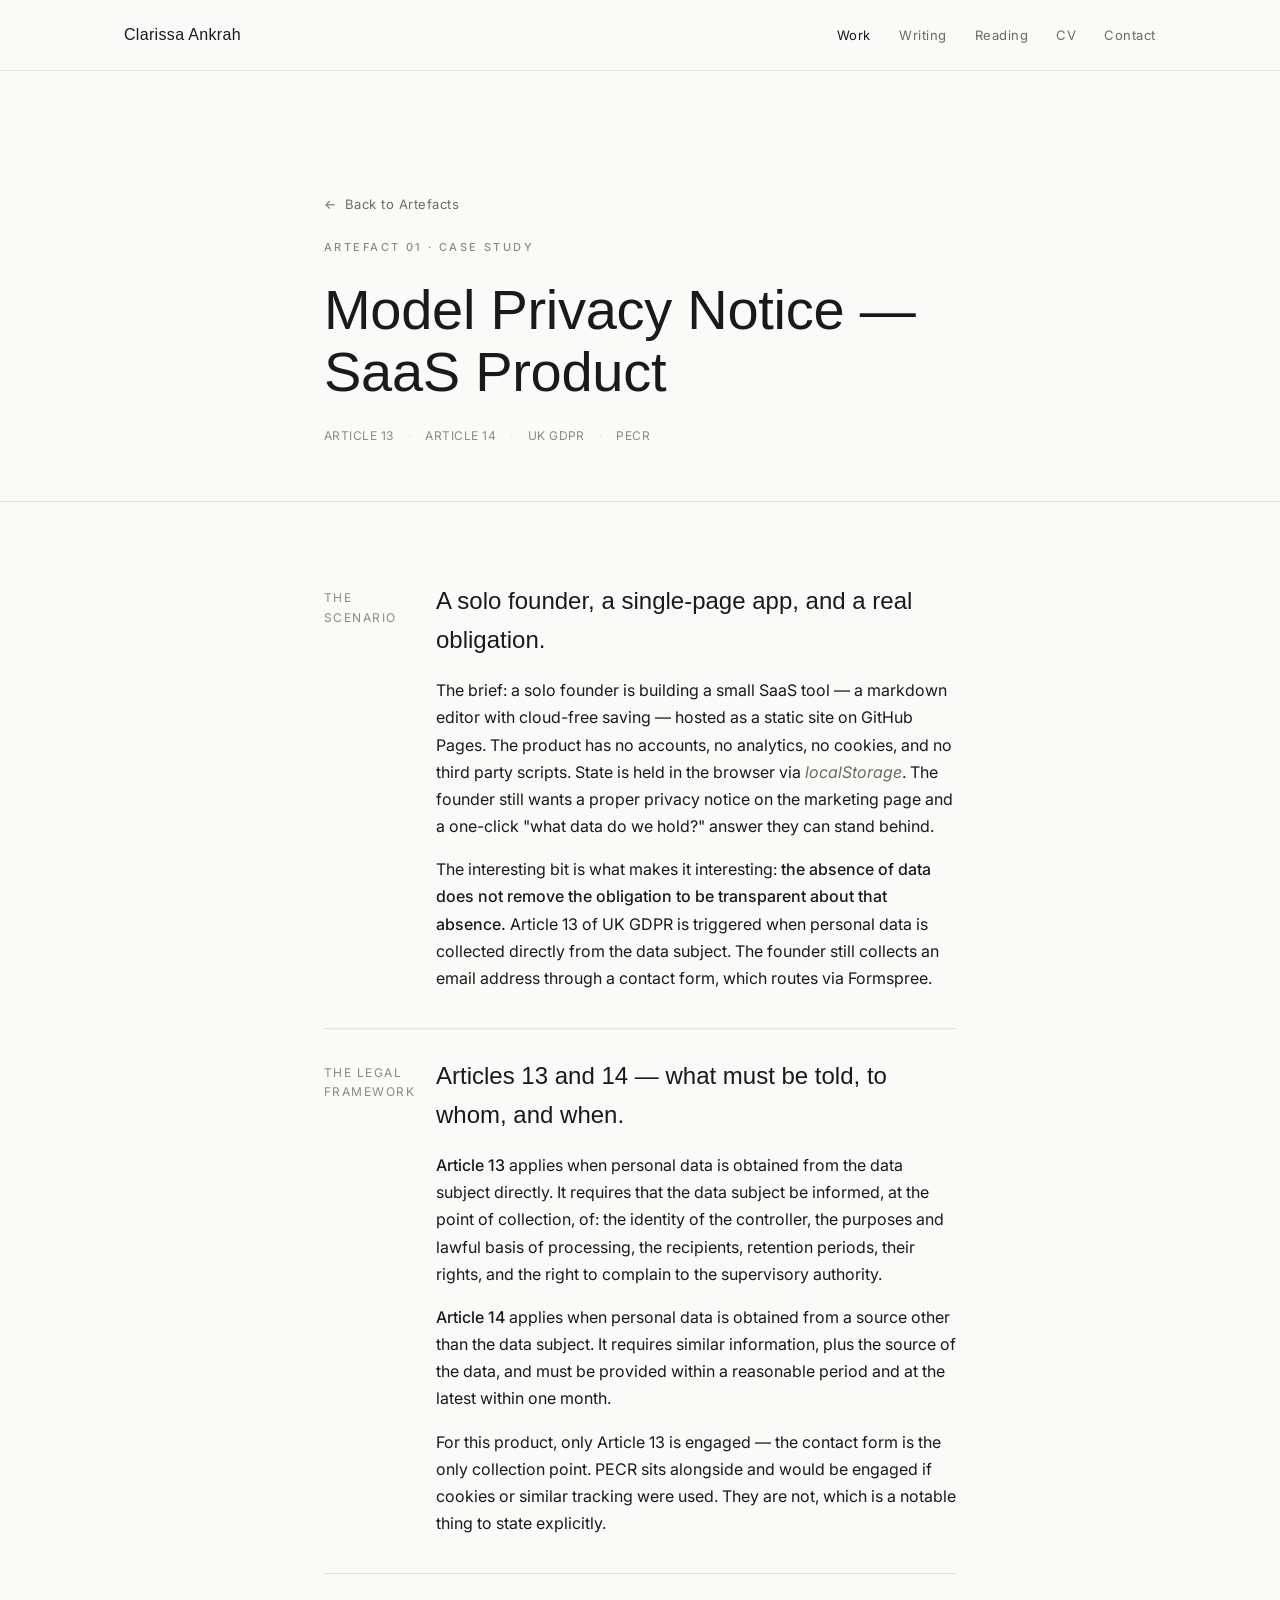
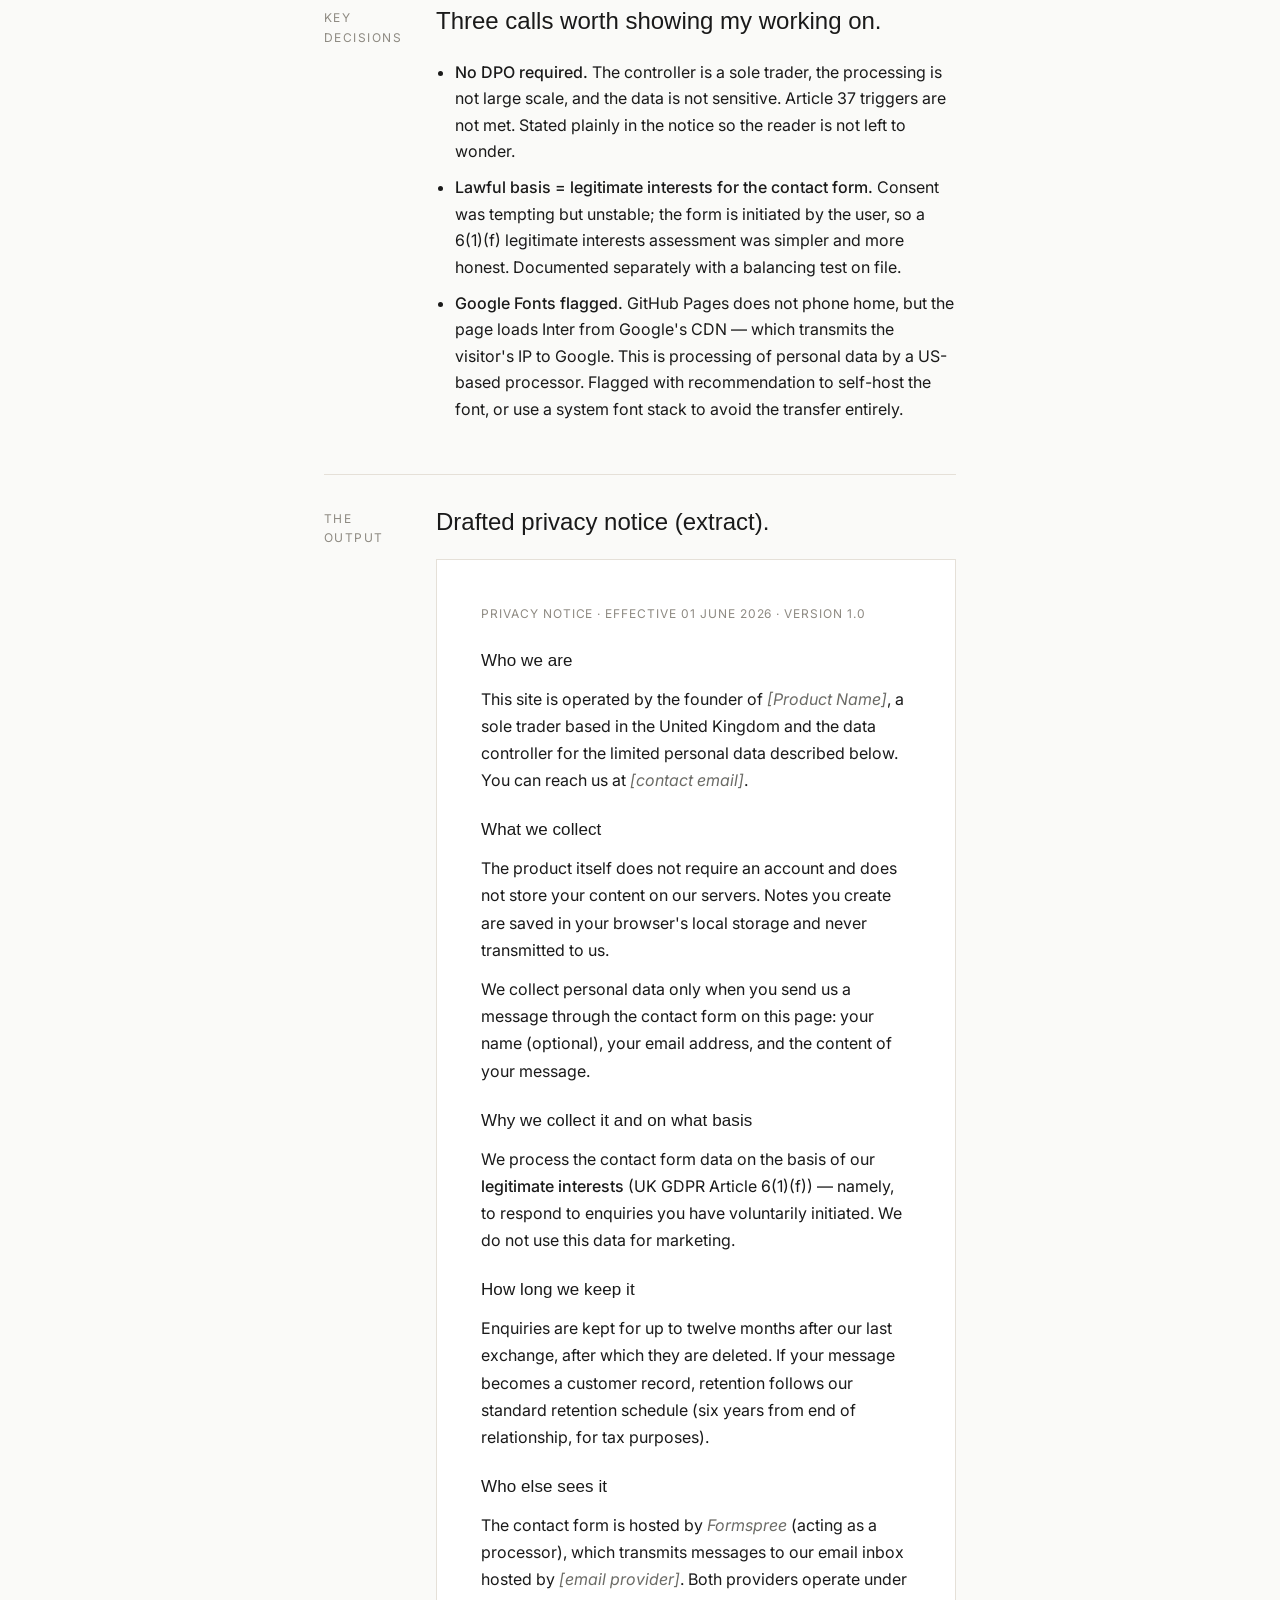
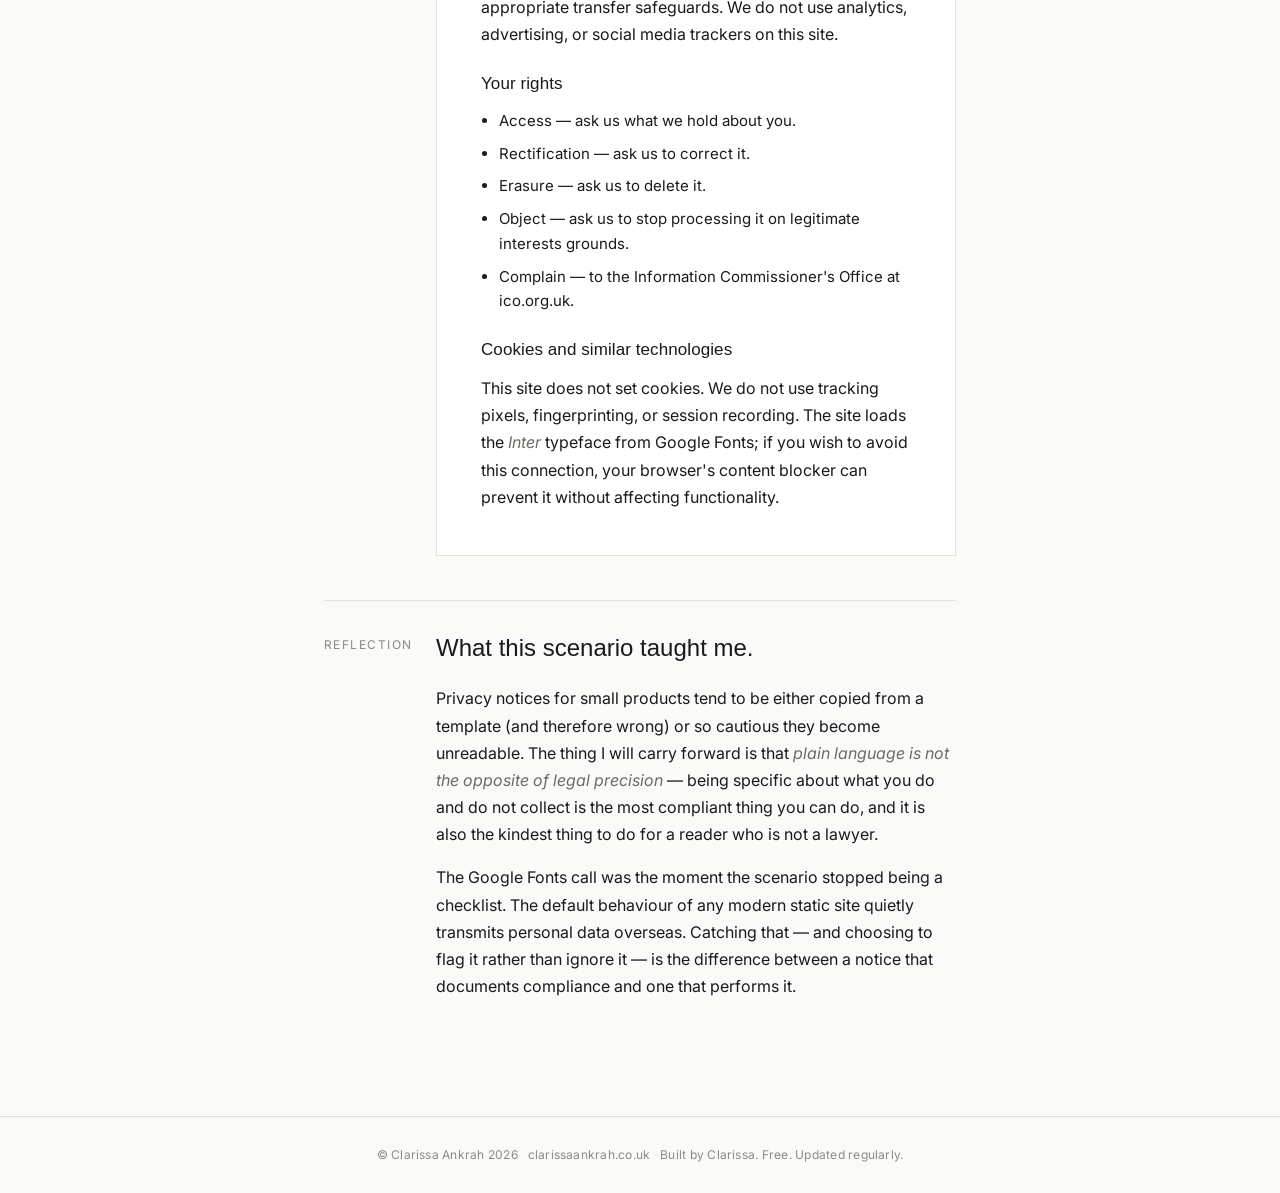
==== artefact-01.html @ 5d2cf02d "Add files via upload" ====
<!doctype html>
<html lang="en">
<head>
  <meta charset="utf-8" />
  <meta name="viewport" content="width=device-width, initial-scale=1" />
  <title>Model Privacy Notice — SaaS Product · Artefact 01 · Clarissa Ankrah</title>
  <meta name="description" content="A worked case study: drafting a privacy notice for a solo-founder SaaS product hosted on GitHub Pages." />
  <link rel="preconnect" href="https://fonts.googleapis.com" />
  <link rel="preconnect" href="https://fonts.gstatic.com" crossorigin />
  <link href="https://fonts.googleapis.com/css2?family=Inter:wght@300;400;500&display=swap" rel="stylesheet" />
  <link rel="stylesheet" href="styles.css" />
</head>
<body>

  <header class="nav" role="banner">
    <div class="wrap nav__inner">
      <a class="nav__brand" href="index.html">Clarissa Ankrah</a>
      <button class="nav__toggle" type="button" aria-expanded="false" aria-label="Menu">
        <span class="nav__toggle-bars"></span>
      </button>
      <nav aria-label="Primary">
        <ul class="nav__list">
          <li><a class="nav__link" data-nav="artefacts.html,artefact-01.html,artefact-02.html,artefact-03.html" href="artefacts.html">Work</a></li>
          <li><a class="nav__link" data-nav="writing.html" href="writing.html">Writing</a></li>
          <li><a class="nav__link" data-nav="reading.html" href="reading.html">Reading</a></li>
          <li><a class="nav__link" href="https://hello.cv/clarissanku" target="_blank" rel="noopener">CV</a></li>
          <li><a class="nav__link" data-nav="contact.html" href="contact.html">Contact</a></li>
        </ul>
      </nav>
    </div>
  </header>

  <main>
    <section class="article-head">
      <div class="wrap-narrow">
        <a class="back-link" href="artefacts.html"><span aria-hidden="true">←</span> Back to Artefacts</a>
        <p class="eyebrow">Artefact 01 · Case Study</p>
        <h1 class="article-head__title">Model Privacy Notice — SaaS Product</h1>
        <div class="article-head__tags">
          <span class="tag">Article 13</span>
          <span class="tag">Article 14</span>
          <span class="tag">UK GDPR</span>
          <span class="tag">PECR</span>
        </div>
      </div>
    </section>

    <section class="prose">
      <div class="wrap-narrow">

        <div class="prose__step">
          <div class="prose__step-num">The scenario</div>
          <div class="prose__step-body">
            <h3>A solo founder, a single-page app, and a real obligation.</h3>
            <p>The brief: a solo founder is building a small SaaS tool — a markdown editor with cloud-free saving — hosted as a static site on GitHub Pages. The product has no accounts, no analytics, no cookies, and no third party scripts. State is held in the browser via <em>localStorage</em>. The founder still wants a proper privacy notice on the marketing page and a one-click "what data do we hold?" answer they can stand behind.</p>
            <p>The interesting bit is what makes it interesting: <strong>the absence of data does not remove the obligation to be transparent about that absence.</strong> Article 13 of UK GDPR is triggered when personal data is collected directly from the data subject. The founder still collects an email address through a contact form, which routes via Formspree.</p>
          </div>
        </div>

        <div class="prose__step">
          <div class="prose__step-num">The legal framework</div>
          <div class="prose__step-body">
            <h3>Articles 13 and 14 — what must be told, to whom, and when.</h3>
            <p><strong>Article 13</strong> applies when personal data is obtained from the data subject directly. It requires that the data subject be informed, at the point of collection, of: the identity of the controller, the purposes and lawful basis of processing, the recipients, retention periods, their rights, and the right to complain to the supervisory authority.</p>
            <p><strong>Article 14</strong> applies when personal data is obtained from a source other than the data subject. It requires similar information, plus the source of the data, and must be provided within a reasonable period and at the latest within one month.</p>
            <p>For this product, only Article 13 is engaged — the contact form is the only collection point. PECR sits alongside and would be engaged if cookies or similar tracking were used. They are not, which is a notable thing to state explicitly.</p>
          </div>
        </div>

        <div class="prose__step">
          <div class="prose__step-num">Key decisions</div>
          <div class="prose__step-body">
            <h3>Three calls worth showing my working on.</h3>
            <ul>
              <li><strong>No DPO required.</strong> The controller is a sole trader, the processing is not large scale, and the data is not sensitive. Article 37 triggers are not met. Stated plainly in the notice so the reader is not left to wonder.</li>
              <li><strong>Lawful basis = legitimate interests for the contact form.</strong> Consent was tempting but unstable; the form is initiated by the user, so a 6(1)(f) legitimate interests assessment was simpler and more honest. Documented separately with a balancing test on file.</li>
              <li><strong>Google Fonts flagged.</strong> GitHub Pages does not phone home, but the page loads Inter from Google's CDN — which transmits the visitor's IP to Google. This is processing of personal data by a US-based processor. Flagged with recommendation to self-host the font, or use a system font stack to avoid the transfer entirely.</li>
            </ul>
          </div>
        </div>

        <div class="prose__step">
          <div class="prose__step-num">The output</div>
          <div class="prose__step-body">
            <h3>Drafted privacy notice (extract).</h3>

            <div class="output-block">
              <p class="doc-meta">Privacy notice · Effective 01 June 2026 · Version 1.0</p>

              <h4>Who we are</h4>
              <p>This site is operated by the founder of <em>[Product Name]</em>, a sole trader based in the United Kingdom and the data controller for the limited personal data described below. You can reach us at <em>[contact email]</em>.</p>

              <h4>What we collect</h4>
              <p>The product itself does not require an account and does not store your content on our servers. Notes you create are saved in your browser's local storage and never transmitted to us.</p>
              <p>We collect personal data only when you send us a message through the contact form on this page: your name (optional), your email address, and the content of your message.</p>

              <h4>Why we collect it and on what basis</h4>
              <p>We process the contact form data on the basis of our <strong>legitimate interests</strong> (UK GDPR Article 6(1)(f)) — namely, to respond to enquiries you have voluntarily initiated. We do not use this data for marketing.</p>

              <h4>How long we keep it</h4>
              <p>Enquiries are kept for up to twelve months after our last exchange, after which they are deleted. If your message becomes a customer record, retention follows our standard retention schedule (six years from end of relationship, for tax purposes).</p>

              <h4>Who else sees it</h4>
              <p>The contact form is hosted by <em>Formspree</em> (acting as a processor), which transmits messages to our email inbox hosted by <em>[email provider]</em>. Both providers operate under appropriate transfer safeguards. We do not use analytics, advertising, or social media trackers on this site.</p>

              <h4>Your rights</h4>
              <ul>
                <li>Access — ask us what we hold about you.</li>
                <li>Rectification — ask us to correct it.</li>
                <li>Erasure — ask us to delete it.</li>
                <li>Object — ask us to stop processing it on legitimate interests grounds.</li>
                <li>Complain — to the Information Commissioner's Office at ico.org.uk.</li>
              </ul>

              <h4>Cookies and similar technologies</h4>
              <p>This site does not set cookies. We do not use tracking pixels, fingerprinting, or session recording. The site loads the <em>Inter</em> typeface from Google Fonts; if you wish to avoid this connection, your browser's content blocker can prevent it without affecting functionality.</p>
            </div>
          </div>
        </div>

        <div class="prose__step">
          <div class="prose__step-num">Reflection</div>
          <div class="prose__step-body">
            <h3>What this scenario taught me.</h3>
            <p>Privacy notices for small products tend to be either copied from a template (and therefore wrong) or so cautious they become unreadable. The thing I will carry forward is that <em>plain language is not the opposite of legal precision</em> — being specific about what you do and do not collect is the most compliant thing you can do, and it is also the kindest thing to do for a reader who is not a lawyer.</p>
            <p>The Google Fonts call was the moment the scenario stopped being a checklist. The default behaviour of any modern static site quietly transmits personal data overseas. Catching that — and choosing to flag it rather than ignore it — is the difference between a notice that documents compliance and one that performs it.</p>
          </div>
        </div>

      </div>
    </section>
  </main>

  <footer class="foot" role="contentinfo">
    <div class="wrap">
      <p class="foot__line">
        <span>© Clarissa Ankrah 2026</span>
        <span>clarissaankrah.co.uk</span>
        <span>Built by Clarissa. Free. Updated regularly.</span>
      </p>
    </div>
  </footer>

  <script src="scripts.js"></script>
</body>
</html>
---- styles.css ----
/* ============================================
   Clarissa Ankrah — Portfolio
   Design System
   ============================================ */

:root {
  --bg: #FAFAF8;
  --text: #1A1A1A;
  --text-muted: #6B6B66;
  --text-soft: #8E8A82;
  --lavender: #C4B5F4;
  --lavender-tint: #EFEAFC;
  --yellow: #F5C842;
  --border: #E5E0D8;
  --border-soft: #EDE8DF;

  --status-complete: #4F9D69;
  --status-progress: #D9A23E;
  --status-upcoming: #C9A227;

  --serif: "Helvetica Neue", Helvetica, Arial, sans-serif;
  --sans: "Inter", "Helvetica Neue", Helvetica, Arial, sans-serif;

  --measure: 64ch;
  --max-w: 1160px;
  --gutter-x: clamp(24px, 5vw, 64px);
}

* { box-sizing: border-box; }

html, body {
  margin: 0;
  padding: 0;
  background: var(--bg);
  color: var(--text);
  font-family: var(--sans);
  font-size: 16px;
  line-height: 1.6;
  -webkit-font-smoothing: antialiased;
  -moz-osx-font-smoothing: grayscale;
  text-rendering: optimizeLegibility;
}

img { max-width: 100%; display: block; }

a {
  color: inherit;
  text-decoration: none;
  border-bottom: 1px solid transparent;
  transition: border-color 160ms ease, color 160ms ease, opacity 160ms ease;
}

a:hover {
  border-bottom-color: var(--text);
}

p { margin: 0 0 1em; }

hr {
  border: 0;
  border-top: 1px solid var(--border);
  margin: 0;
}

/* ============================================
   Layout
   ============================================ */

.wrap {
  max-width: var(--max-w);
  margin: 0 auto;
  padding: 0 var(--gutter-x);
}

.wrap-narrow {
  max-width: 760px;
  margin: 0 auto;
  padding: 0 var(--gutter-x);
}

main {
  min-height: 60vh;
}

/* ============================================
   Navigation
   ============================================ */

.nav {
  position: sticky;
  top: 0;
  z-index: 50;
  background: rgba(250, 250, 248, 0.92);
  backdrop-filter: saturate(140%) blur(8px);
  -webkit-backdrop-filter: saturate(140%) blur(8px);
  border-bottom: 1px solid var(--border);
}

.nav__inner {
  display: flex;
  align-items: center;
  justify-content: space-between;
  padding-top: 22px;
  padding-bottom: 22px;
  gap: 24px;
}

.nav__brand {
  font-family: var(--serif);
  font-weight: 300;
  font-size: 16px;
  letter-spacing: 0.02em;
  border: 0;
}

.nav__brand:hover { border: 0; opacity: 0.7; }

.nav__list {
  display: flex;
  gap: 28px;
  list-style: none;
  margin: 0;
  padding: 0;
}

.nav__link {
  font-size: 13px;
  letter-spacing: 0.04em;
  color: var(--text-muted);
  border-bottom: 1px solid transparent;
  padding-bottom: 2px;
}

.nav__link:hover {
  color: var(--text);
  border-bottom-color: var(--text);
}

.nav__link.is-active {
  color: var(--text);
}

.nav__toggle {
  display: none;
  background: transparent;
  border: 0;
  padding: 8px;
  cursor: pointer;
  font: inherit;
  color: var(--text);
}

.nav__toggle-bars {
  display: block;
  width: 22px;
  height: 1px;
  background: var(--text);
  position: relative;
}
.nav__toggle-bars::before,
.nav__toggle-bars::after {
  content: "";
  position: absolute;
  left: 0;
  width: 22px;
  height: 1px;
  background: var(--text);
  transition: transform 200ms ease, top 200ms ease;
}
.nav__toggle-bars::before { top: -6px; }
.nav__toggle-bars::after { top: 6px; }

.nav.is-open .nav__toggle-bars { background: transparent; }
.nav.is-open .nav__toggle-bars::before { top: 0; transform: rotate(45deg); }
.nav.is-open .nav__toggle-bars::after { top: 0; transform: rotate(-45deg); }

@media (max-width: 720px) {
  .nav__list { display: none; }
  .nav__toggle { display: inline-flex; align-items: center; }
  .nav.is-open .nav__list {
    display: flex;
    flex-direction: column;
    position: absolute;
    top: 100%;
    left: 0;
    right: 0;
    background: var(--bg);
    border-bottom: 1px solid var(--border);
    padding: 16px var(--gutter-x) 28px;
    gap: 18px;
  }
}

/* ============================================
   Typography utilities
   ============================================ */

.eyebrow {
  font-family: var(--sans);
  font-size: 11px;
  font-weight: 500;
  letter-spacing: 0.22em;
  text-transform: uppercase;
  color: var(--text-soft);
}

.section-num {
  font-family: var(--sans);
  font-weight: 300;
  font-size: 12px;
  color: var(--text-soft);
  letter-spacing: 0.08em;
}

.display {
  font-family: var(--serif);
  font-weight: 200;
  letter-spacing: -0.01em;
  line-height: 1.05;
  margin: 0;
}

.h-display {
  font-size: clamp(48px, 8vw, 92px);
}

.h-page {
  font-family: var(--serif);
  font-weight: 200;
  font-size: clamp(40px, 6vw, 64px);
  line-height: 1.08;
  letter-spacing: -0.005em;
  margin: 0;
}

.h-section {
  font-family: var(--serif);
  font-weight: 300;
  font-size: clamp(22px, 2.4vw, 28px);
  letter-spacing: 0.005em;
  margin: 0;
}

.lede {
  font-size: 17px;
  line-height: 1.6;
  color: var(--text);
  max-width: 56ch;
}

.muted { color: var(--text-muted); }
.soft  { color: var(--text-soft); }

.note {
  font-size: 13px;
  color: var(--text-soft);
  font-style: italic;
  max-width: 56ch;
}

/* ============================================
   Buttons (outlined only)
   ============================================ */

.btn {
  display: inline-flex;
  align-items: center;
  gap: 10px;
  padding: 12px 22px;
  border: 1px solid var(--text);
  border-radius: 0;
  background: transparent;
  color: var(--text);
  font-family: var(--sans);
  font-size: 14px;
  letter-spacing: 0.01em;
  cursor: pointer;
  transition: background 180ms ease, color 180ms ease;
}

.btn:hover {
  background: var(--text);
  color: var(--bg);
  border-bottom-color: var(--text);
}

.btn--ghost {
  border-color: var(--text-muted);
  color: var(--text);
}

.btn--ghost:hover {
  background: var(--text);
  color: var(--bg);
  border-color: var(--text);
}

.btn-row {
  display: flex;
  flex-wrap: wrap;
  gap: 14px;
}

/* ============================================
   Sections
   ============================================ */

.section {
  padding: clamp(64px, 9vw, 120px) 0;
  border-top: 1px solid var(--border);
}

.section--first {
  border-top: 0;
  padding-top: clamp(72px, 11vw, 140px);
}

.section__head {
  display: grid;
  grid-template-columns: 80px 1fr;
  gap: 24px;
  align-items: baseline;
  margin-bottom: clamp(32px, 5vw, 56px);
}

.section__head > .section-num { padding-top: 4px; }

@media (max-width: 640px) {
  .section__head {
    grid-template-columns: 1fr;
    gap: 12px;
  }
}

/* ============================================
   Hero (home)
   ============================================ */

.hero {
  padding: clamp(80px, 14vw, 160px) 0 clamp(60px, 9vw, 100px);
}

.hero__eyebrow { margin-bottom: 28px; }

.hero__name {
  font-family: var(--serif);
  font-weight: 200;
  font-size: clamp(56px, 10vw, 120px);
  line-height: 1.0;
  letter-spacing: -0.015em;
  margin: 0 0 36px;
}

.hero__bio {
  max-width: 52ch;
  font-size: 18px;
  line-height: 1.6;
  margin: 0 0 40px;
  color: var(--text);
}

/* ============================================
   Credentials list
   ============================================ */

.creds {
  list-style: none;
  margin: 0;
  padding: 0;
  display: grid;
  grid-template-columns: 1fr;
}

.cred {
  display: grid;
  grid-template-columns: 24px 1fr auto;
  align-items: baseline;
  gap: 20px;
  padding: 22px 0;
  border-top: 1px solid var(--border);
}

.cred:last-child { border-bottom: 1px solid var(--border); }

.cred__dot {
  width: 9px;
  height: 9px;
  border-radius: 50%;
  background: var(--text-soft);
  display: inline-block;
  transform: translateY(2px);
}

.cred__dot--complete { background: var(--status-complete); }
.cred__dot--progress { background: var(--status-progress); }
.cred__dot--upcoming { background: var(--yellow); }

.cred__body {
  font-size: 16px;
}

.cred__body em {
  font-style: normal;
  color: var(--text-muted);
}

.cred__status {
  font-size: 12px;
  letter-spacing: 0.06em;
  color: var(--text-soft);
  text-transform: uppercase;
  white-space: nowrap;
}

@media (max-width: 640px) {
  .cred {
    grid-template-columns: 18px 1fr;
    gap: 14px;
  }
  .cred__status {
    grid-column: 2 / -1;
    margin-top: 4px;
  }
}

/* ============================================
   Featured project strip
   ============================================ */

.feature {
  display: grid;
  grid-template-columns: 160px 1fr auto;
  gap: 32px;
  align-items: baseline;
  padding: 28px 0;
  border-top: 1px solid var(--border);
  border-bottom: 1px solid var(--border);
  transition: background 180ms ease;
}

.feature:hover { background: rgba(196, 181, 244, 0.06); }

.feature__label {
  font-size: 11px;
  letter-spacing: 0.22em;
  text-transform: uppercase;
  color: var(--text-soft);
}

.feature__title {
  font-family: var(--serif);
  font-weight: 300;
  font-size: 22px;
  margin: 0 0 6px;
}

.feature__line {
  font-size: 14px;
  color: var(--text-muted);
  max-width: 60ch;
  margin: 0;
}

.feature__link {
  font-size: 13px;
  letter-spacing: 0.04em;
  color: var(--text);
  white-space: nowrap;
}

@media (max-width: 720px) {
  .feature {
    grid-template-columns: 1fr;
    gap: 10px;
    padding: 24px 0;
  }
  .feature__link { justify-self: start; margin-top: 8px; }
}

/* ============================================
   Page header (artefacts, writing, reading)
   ============================================ */

.page-head {
  padding: clamp(72px, 11vw, 140px) 0 clamp(48px, 7vw, 80px);
  border-bottom: 1px solid var(--border);
}

.page-head__eyebrow { margin-bottom: 22px; }

.page-head__title { margin-bottom: 22px; }

.page-head__sub {
  font-size: 18px;
  line-height: 1.55;
  max-width: 52ch;
  color: var(--text);
  margin: 0 0 22px;
}

.page-head__note {
  font-size: 13px;
  color: var(--text-soft);
  font-style: italic;
  max-width: 56ch;
  margin: 0;
}

/* ============================================
   Artefact / article list cards
   ============================================ */

.list { display: block; }

.list__item {
  display: grid;
  grid-template-columns: 80px 1fr 120px;
  gap: 32px;
  padding: 36px 0;
  border-bottom: 1px solid var(--border);
  align-items: start;
  transition: background 200ms ease;
}

.list__item:hover { background: rgba(196, 181, 244, 0.05); }

.list__num {
  font-family: var(--serif);
  font-weight: 300;
  font-size: 14px;
  color: var(--text-soft);
  letter-spacing: 0.08em;
  padding-top: 6px;
}

.list__body { max-width: 60ch; }

.list__title {
  font-family: var(--serif);
  font-weight: 300;
  font-size: clamp(22px, 2.3vw, 26px);
  line-height: 1.2;
  letter-spacing: 0.003em;
  margin: 0 0 12px;
}

.list__desc {
  font-size: 15px;
  color: var(--text-muted);
  line-height: 1.6;
  margin: 0 0 16px;
}

.list__meta {
  display: flex;
  flex-wrap: wrap;
  gap: 6px 14px;
  font-size: 12px;
  letter-spacing: 0.04em;
  color: var(--text-soft);
}

.list__meta .tag {
  position: relative;
}
.list__meta .tag + .tag::before {
  content: "·";
  margin-right: 14px;
  color: var(--border);
}

.list__link {
  text-align: right;
  font-size: 13px;
  letter-spacing: 0.04em;
  color: var(--text);
  padding-top: 6px;
}

.list__date {
  font-size: 12px;
  color: var(--text-soft);
  letter-spacing: 0.04em;
  text-transform: uppercase;
  display: block;
  margin-bottom: 12px;
}

@media (max-width: 720px) {
  .list__item {
    grid-template-columns: 40px 1fr;
    gap: 16px;
    padding: 28px 0;
  }
  .list__link { grid-column: 2 / -1; text-align: left; padding-top: 4px; }
}

/* ============================================
   Article (artefact detail) prose
   ============================================ */

.article-head {
  padding: clamp(64px, 10vw, 120px) 0 clamp(36px, 5vw, 56px);
  border-bottom: 1px solid var(--border);
}

.article-head .eyebrow { margin-bottom: 22px; }

.article-head__title {
  font-family: var(--serif);
  font-weight: 200;
  font-size: clamp(36px, 5.6vw, 56px);
  line-height: 1.1;
  letter-spacing: -0.005em;
  margin: 0 0 24px;
  max-width: 22ch;
}

.article-head__tags {
  display: flex;
  flex-wrap: wrap;
  gap: 6px 14px;
  font-size: 12px;
  letter-spacing: 0.04em;
  color: var(--text-soft);
  text-transform: uppercase;
}

.article-head__tags .tag + .tag::before {
  content: "·";
  margin-right: 14px;
  color: var(--border);
}

.prose {
  padding: clamp(48px, 7vw, 80px) 0;
}

.prose__step {
  display: grid;
  grid-template-columns: 80px 1fr;
  gap: 32px;
  padding: 28px 0 36px;
  border-top: 1px solid var(--border);
}

.prose__step:first-child { border-top: 0; padding-top: 0; }

.prose__step-num {
  font-family: var(--sans);
  font-size: 12px;
  letter-spacing: 0.12em;
  color: var(--text-soft);
  text-transform: uppercase;
  padding-top: 6px;
}

.prose__step-body {
  max-width: var(--measure);
}

.prose__step-body h3 {
  font-family: var(--serif);
  font-weight: 300;
  font-size: clamp(20px, 2.2vw, 24px);
  margin: 0 0 18px;
}

.prose__step-body p {
  font-size: 16px;
  line-height: 1.7;
  margin: 0 0 16px;
  color: var(--text);
}

.prose__step-body p:last-child { margin-bottom: 0; }

.prose__step-body ul {
  margin: 0 0 16px;
  padding-left: 1.2em;
}

.prose__step-body li {
  margin: 0 0 10px;
  line-height: 1.65;
}

.prose__step-body strong {
  font-weight: 500;
}

.prose__step-body em {
  color: var(--text-muted);
  font-style: italic;
}

@media (max-width: 640px) {
  .prose__step {
    grid-template-columns: 1fr;
    gap: 10px;
  }
}

/* Output blocks — privacy notice, DSAR letter etc. */
.output-block {
  border: 1px solid var(--border);
  background: #fff;
  padding: clamp(28px, 4vw, 44px);
  margin: 18px 0 8px;
  font-size: 15px;
  line-height: 1.7;
}

.output-block h4 {
  font-family: var(--serif);
  font-weight: 300;
  font-size: 17px;
  margin: 22px 0 10px;
  letter-spacing: 0.005em;
}

.output-block h4:first-child { margin-top: 0; }

.output-block .doc-meta {
  font-size: 12px;
  letter-spacing: 0.08em;
  text-transform: uppercase;
  color: var(--text-soft);
  margin-bottom: 16px;
}

.output-block p { margin: 0 0 12px; }
.output-block p:last-child { margin-bottom: 0; }

.output-block ul { padding-left: 1.2em; margin: 0 0 14px; }
.output-block li { margin: 0 0 8px; }

.risk-table {
  width: 100%;
  border-collapse: collapse;
  font-size: 14px;
  margin: 8px 0 12px;
}

.risk-table th,
.risk-table td {
  text-align: left;
  padding: 12px 14px;
  border-bottom: 1px solid var(--border);
  vertical-align: top;
}

.risk-table th {
  font-weight: 500;
  font-size: 11px;
  letter-spacing: 0.1em;
  text-transform: uppercase;
  color: var(--text-soft);
  background: transparent;
}

.risk-table td:first-child {
  white-space: nowrap;
  font-weight: 500;
}

@media (max-width: 640px) {
  .risk-table, .risk-table thead, .risk-table tbody,
  .risk-table tr, .risk-table th, .risk-table td {
    display: block;
  }
  .risk-table th { display: none; }
  .risk-table tr {
    border-bottom: 1px solid var(--border);
    padding: 12px 0;
  }
  .risk-table td { border: 0; padding: 4px 0; }
  .risk-table td:first-child {
    font-size: 11px;
    letter-spacing: 0.1em;
    text-transform: uppercase;
    color: var(--text-soft);
  }
}

.back-link {
  display: inline-flex;
  align-items: center;
  gap: 8px;
  font-size: 13px;
  letter-spacing: 0.04em;
  color: var(--text-muted);
  margin-bottom: 24px;
}

.back-link:hover { color: var(--text); }

/* ============================================
   Reading — paper of the week
   ============================================ */

.paper {
  border-left: 1px solid var(--lavender);
  background: #FBFAF6;
  padding: 28px 32px;
  max-width: 64ch;
}

.paper__label {
  font-size: 11px;
  letter-spacing: 0.22em;
  text-transform: uppercase;
  color: var(--text-soft);
  margin-bottom: 12px;
}

.paper__title {
  font-family: var(--serif);
  font-weight: 300;
  font-size: clamp(22px, 2.4vw, 26px);
  line-height: 1.25;
  letter-spacing: 0.003em;
  margin: 0 0 8px;
}

.paper__meta {
  font-size: 13px;
  color: var(--text-muted);
  margin: 0 0 18px;
}

.paper__annot {
  font-style: italic;
  font-size: 15px;
  line-height: 1.65;
  color: var(--text);
  margin: 0;
  max-width: 56ch;
}

/* ============================================
   Bookshelf
   ============================================ */

.shelf-wrap {
  margin-top: 12px;
}

.shelf {
  display: flex;
  align-items: flex-end;
  gap: 6px;
  padding: 32px 4px 22px;
  border-bottom: 1px solid var(--border);
  overflow-x: auto;
  scrollbar-width: thin;
}

.spine {
  flex: 0 0 auto;
  width: 44px;
  border: 1px solid rgba(0,0,0,0.08);
  border-radius: 1px;
  background: var(--spine, #D9D4C7);
  color: var(--spine-ink, #1A1A1A);
  cursor: pointer;
  position: relative;
  padding: 18px 0;
  transition: transform 220ms cubic-bezier(.2,.7,.2,1), box-shadow 220ms ease;
  display: flex;
  align-items: center;
  justify-content: center;
}

.spine:hover {
  transform: translateY(-6px);
  box-shadow: 0 8px 20px -16px rgba(0,0,0,0.4);
}

.spine.is-active {
  transform: translateY(-10px);
  box-shadow: 0 10px 26px -18px rgba(0,0,0,0.5);
}

.spine__label {
  writing-mode: vertical-rl;
  transform: rotate(180deg);
  font-family: var(--serif);
  font-weight: 300;
  font-size: 12px;
  letter-spacing: 0.05em;
  white-space: nowrap;
  text-overflow: ellipsis;
  overflow: hidden;
  max-height: 100%;
}

/* spine sizes — gentle variety */
.spine--tall   { height: 240px; }
.spine--med    { height: 220px; }
.spine--short  { height: 200px; }

.spine--warmgrey   { --spine: #C7C2B6; --spine-ink: #2B2A26; }
.spine--lavender   { --spine: #BFB2DE; --spine-ink: #2A2538; }
.spine--yellow     { --spine: #E5D49B; --spine-ink: #3A3220; }
.spine--offwhite   { --spine: #ECE7DA; --spine-ink: #2B2A26; }
.spine--slate      { --spine: #3F4248; --spine-ink: #ECE7DA; }

.book-card {
  margin-top: 22px;
  padding: 28px 0 0;
  display: grid;
  grid-template-columns: 1fr;
  gap: 10px;
  min-height: 140px;
  opacity: 0;
  transform: translateY(6px);
  transition: opacity 280ms ease, transform 280ms ease;
}

.book-card.is-visible {
  opacity: 1;
  transform: translateY(0);
}

.book-card__title {
  font-family: var(--serif);
  font-weight: 300;
  font-size: clamp(22px, 2.4vw, 26px);
  margin: 0;
  letter-spacing: 0.003em;
}

.book-card__meta {
  font-size: 13px;
  color: var(--text-muted);
  margin: 0;
}

.book-card__desc {
  font-size: 15px;
  color: var(--text);
  line-height: 1.6;
  margin: 6px 0 0;
  max-width: 60ch;
}

.book-card__annot {
  font-style: italic;
  font-size: 14px;
  line-height: 1.6;
  color: var(--text-muted);
  margin: 4px 0 0;
  max-width: 60ch;
}

.book-card__hint {
  font-size: 12px;
  color: var(--text-soft);
  letter-spacing: 0.06em;
  text-transform: uppercase;
}

/* ============================================
   On the web list
   ============================================ */

.weblist { list-style: none; padding: 0; margin: 0; }

.weblist__item {
  display: grid;
  grid-template-columns: 1fr auto;
  gap: 16px 24px;
  padding: 22px 0;
  border-top: 1px solid var(--border);
  align-items: baseline;
}

.weblist__item:last-child { border-bottom: 1px solid var(--border); }

.weblist__main {
  display: flex;
  flex-wrap: wrap;
  align-items: baseline;
  gap: 8px 16px;
}

.weblist__title {
  font-family: var(--serif);
  font-weight: 300;
  font-size: 18px;
  margin: 0;
}

.weblist__cat {
  font-size: 11px;
  letter-spacing: 0.18em;
  text-transform: uppercase;
  color: var(--text-soft);
}

.weblist__desc {
  font-style: italic;
  font-size: 14px;
  color: var(--text-muted);
  margin: 4px 0 0;
  grid-column: 1 / -1;
  max-width: 64ch;
}

.weblist__link {
  font-size: 12px;
  letter-spacing: 0.06em;
  color: var(--text);
  white-space: nowrap;
}

@media (max-width: 640px) {
  .weblist__item { grid-template-columns: 1fr; }
  .weblist__link { justify-self: start; }
}

/* ============================================
   Contact
   ============================================ */

.contact {
  min-height: calc(100vh - 200px);
  display: flex;
  align-items: center;
  justify-content: center;
  padding: clamp(80px, 12vw, 140px) 0;
}

.contact__inner {
  max-width: 520px;
  text-align: center;
}

.contact__title {
  font-family: var(--serif);
  font-weight: 200;
  font-size: clamp(40px, 6vw, 64px);
  margin: 0 0 28px;
  letter-spacing: -0.005em;
}

.contact__line {
  font-size: 17px;
  line-height: 1.55;
  color: var(--text);
  margin: 0 0 40px;
  max-width: 40ch;
  margin-left: auto;
  margin-right: auto;
}

.contact__links {
  list-style: none;
  padding: 0;
  margin: 0 0 48px;
  display: grid;
  gap: 0;
}

.contact__links li {
  border-top: 1px solid var(--border);
}

.contact__links li:last-child { border-bottom: 1px solid var(--border); }

.contact__links a {
  display: flex;
  justify-content: space-between;
  align-items: center;
  padding: 18px 4px;
  font-size: 16px;
  border-bottom: 0;
  transition: padding-left 200ms ease, color 200ms ease;
}

.contact__links a:hover {
  padding-left: 12px;
  color: var(--text);
}

.contact__links .arrow {
  font-size: 13px;
  color: var(--text-soft);
}

.contact__kofi {
  font-size: 13px;
  color: var(--text-soft);
  font-style: italic;
}

/* ============================================
   Footer
   ============================================ */

footer.foot {
  border-top: 1px solid var(--border);
  padding: 28px 0;
  margin-top: 0;
}

.foot__line {
  font-size: 12px;
  letter-spacing: 0.02em;
  color: var(--text-soft);
  text-align: center;
  margin: 0;
}

.foot__line span + span::before {
  content: " · ";
  color: var(--border);
}

/* ============================================
   Reading page — PIP-styled, restrained tone
   ============================================ */

/* Hero */
.r-hero {
  padding: clamp(72px, 11vw, 140px) 0 clamp(36px, 5vw, 56px);
}

.r-hero__grid {
  display: grid;
  grid-template-columns: 160px 1fr;
  gap: 48px;
  align-items: start;
}

.r-hero__mark {
  padding-top: 8px;
}

.diamond {
  width: 56px;
  height: 56px;
  display: inline-block;
  background: var(--text);
  transform: rotate(45deg);
  border-radius: 4px;
}

.r-hero__body { max-width: 28ch; }

.r-hero__eyebrow {
  margin: 0 0 24px;
  display: inline-flex;
  align-items: center;
  gap: 10px;
}

.r-hero__star {
  color: var(--lavender);
  font-size: 14px;
  transform: translateY(-1px);
}

.r-hero__title {
  font-family: var(--serif);
  font-weight: 200;
  font-size: clamp(40px, 6vw, 68px);
  line-height: 1.05;
  letter-spacing: -0.008em;
  margin: 0 0 28px;
}

.r-hero__sub {
  font-size: 17px;
  line-height: 1.6;
  color: var(--text-muted);
  margin: 0;
  max-width: 56ch;
}

@media (max-width: 720px) {
  .r-hero__grid { grid-template-columns: 1fr; gap: 24px; }
  .r-hero__mark { padding-top: 0; }
  .diamond { width: 44px; height: 44px; }
}

/* Filters + counts */
.r-controls {
  padding: 8px 0 0;
  border-top: 1px solid var(--border);
}

.r-filters {
  display: grid;
  grid-template-columns: 80px 1fr;
  gap: 24px;
  align-items: start;
  padding: 28px 0 22px;
}

.r-filters__label {
  font-size: 11px;
  letter-spacing: 0.22em;
  text-transform: uppercase;
  color: var(--text-soft);
  padding-top: 12px;
}

.r-filters__pills {
  display: flex;
  flex-wrap: wrap;
  gap: 10px;
}

.r-pill {
  background: transparent;
  border: 1px solid var(--border);
  border-radius: 999px;
  padding: 8px 16px;
  font: inherit;
  font-size: 13px;
  letter-spacing: 0.01em;
  color: var(--text);
  cursor: pointer;
  transition: background 160ms ease, border-color 160ms ease, color 160ms ease;
}

.r-pill:hover { border-color: var(--text); }

.r-pill.is-active {
  background: var(--text);
  color: var(--bg);
  border-color: var(--text);
}

.r-counts {
  display: flex;
  flex-wrap: wrap;
  align-items: baseline;
  gap: 8px 12px;
  padding: 18px 0 26px;
  border-top: 1px solid var(--border);
  font-size: 14px;
  color: var(--text-muted);
}

.r-counts__num {
  font-family: var(--serif);
  font-weight: 200;
  font-size: 28px;
  color: var(--text);
  margin-right: 6px;
  letter-spacing: -0.005em;
}

.r-counts__lbl { color: var(--text-muted); }
.r-counts__sep { color: var(--border); margin: 0 6px; }

@media (max-width: 640px) {
  .r-filters { grid-template-columns: 1fr; gap: 12px; }
  .r-filters__label { padding-top: 0; }
}

/* Section heads on this page */
.r-section { padding: clamp(48px, 7vw, 80px) 0; border-top: 1px solid var(--border); }

.r-section__head {
  grid-template-columns: 80px 1fr;
  align-items: start;
  margin-bottom: clamp(28px, 4vw, 40px);
}

.r-h2 {
  font-family: var(--serif);
  font-weight: 300;
  font-size: clamp(28px, 3.4vw, 40px);
  letter-spacing: -0.003em;
  margin: 0 0 10px;
  line-height: 1.1;
}

.r-h2__sub {
  font-size: 15px;
  font-style: italic;
  color: var(--text-muted);
  margin: 0;
  max-width: 56ch;
  line-height: 1.55;
}

@media (max-width: 640px) {
  .r-section__head { grid-template-columns: 1fr; gap: 8px; }
}

/* Sub-labels */
.r-sub-label {
  font-size: 11px;
  letter-spacing: 0.22em;
  text-transform: uppercase;
  color: var(--text-soft);
  margin: 0;
  display: inline-flex;
  align-items: center;
  gap: 8px;
}

.r-star { color: var(--yellow); font-size: 13px; }

.r-sub-row {
  display: flex;
  align-items: baseline;
  justify-content: space-between;
  gap: 16px;
  padding-bottom: 14px;
  border-bottom: 1px solid var(--border);
}

.r-sub-hint {
  font-style: italic;
  font-size: 13px;
  color: var(--text-muted);
  margin: 0;
}

/* Featured picks */
.r-feat { margin-bottom: 56px; }

.r-feat__row {
  display: grid;
  grid-template-columns: repeat(4, 1fr);
  gap: 18px;
  margin-top: 18px;
}

@media (max-width: 900px) { .r-feat__row { grid-template-columns: repeat(2, 1fr); } }
@media (max-width: 480px) { .r-feat__row { grid-template-columns: 1fr; } }

.r-cover {
  position: relative;
  aspect-ratio: 5 / 7;
  border: 1px solid var(--border);
  background: #FDFCF7;
  padding: 22px 18px 16px;
  display: flex;
  flex-direction: column;
  cursor: pointer;
  transition: transform 240ms cubic-bezier(.2,.7,.2,1), box-shadow 240ms ease, border-color 200ms ease;
  border-radius: 1px;
  overflow: hidden;
}

.r-cover:hover {
  transform: translateY(-3px);
  box-shadow: 0 18px 30px -28px rgba(0,0,0,0.35);
  border-color: var(--text-muted);
}

.r-cover.is-active {
  border-color: var(--lavender);
  box-shadow: 0 0 0 3px var(--lavender-tint), 0 18px 30px -28px rgba(0,0,0,0.35);
}

.r-cover__kind {
  font-size: 10px;
  letter-spacing: 0.24em;
  text-transform: uppercase;
  color: var(--text-soft);
  margin-bottom: 16px;
}

.r-cover__title {
  font-family: var(--serif);
  font-weight: 300;
  font-size: clamp(15px, 1.5vw, 17px);
  line-height: 1.22;
  letter-spacing: -0.003em;
  margin: 0 0 12px;
  color: var(--text);
}

.r-cover__author {
  font-style: italic;
  font-size: 13px;
  color: var(--text-muted);
  margin: 0;
}

.r-cover__meta {
  margin-top: auto;
  font-size: 11px;
  letter-spacing: 0.06em;
  color: var(--text-soft);
}

.r-cover__caption {
  margin-top: 14px;
}

.r-cover__caption-title {
  font-family: var(--serif);
  font-weight: 300;
  font-size: 15px;
  line-height: 1.25;
  margin: 0 0 4px;
}

.r-cover__caption-author {
  font-size: 11px;
  letter-spacing: 0.16em;
  text-transform: uppercase;
  color: var(--text-soft);
  margin: 0;
}

/* Cover variants — type-as-cover, restrained */
.r-cover--paper    { background: #EFEAFC; }
.r-cover--paper    .r-cover__title { color: #2A2538; }
.r-cover--report   { background: #DCE2EA; }
.r-cover--report   .r-cover__title { color: #1F2A38; }
.r-cover--book-cream { background: #FDFCF7; }
.r-cover--book-white { background: #FFFFFF; }

.r-cover--zuboff {
  background: #F4E9C9;
  background-image:
    linear-gradient(180deg, transparent 0, transparent 28%, rgba(0,0,0,0.06) 28%, rgba(0,0,0,0.06) 28.4%, transparent 28.4%),
    linear-gradient(180deg, transparent 0, transparent 60%, rgba(0,0,0,0.06) 60%, rgba(0,0,0,0.06) 60.4%, transparent 60.4%);
}
.r-cover--zuboff .r-cover__title { font-family: var(--sans); font-weight: 600; letter-spacing: 0.04em; text-transform: uppercase; font-size: 16px; line-height: 1.18; color: #2A2110; }
.r-cover--zuboff .r-cover__author { font-family: var(--sans); font-weight: 600; letter-spacing: 0.08em; text-transform: uppercase; font-style: normal; font-size: 11px; color: #2A2110; }

.r-cover--snake-oil .r-cover__title { font-family: var(--sans); font-weight: 600; letter-spacing: 0.06em; text-transform: uppercase; font-size: 12px; margin-top: auto; margin-bottom: 6px; }
.r-cover--snake-oil .r-cover__author { font-style: normal; font-size: 11px; letter-spacing: 0.1em; text-transform: uppercase; color: var(--text-soft); }

/* The shelf */
.r-shelf-block { margin-top: 8px; }

.r-shelf-wrap {
  position: relative;
  margin: 22px 0 14px;
}

.r-shelf {
  display: flex;
  align-items: flex-end;
  gap: 6px;
  padding: 28px 12px 18px;
  overflow-x: auto;
  scroll-behavior: smooth;
  scrollbar-width: none;
  border-bottom: 6px solid var(--text);
  background:
    linear-gradient(180deg, transparent 0, transparent calc(100% - 6px), rgba(0,0,0,0.18) calc(100% - 6px));
}

.r-shelf::-webkit-scrollbar { display: none; }

.r-shelf-nav {
  position: absolute;
  top: 50%;
  transform: translateY(-50%);
  width: 40px;
  height: 40px;
  border-radius: 50%;
  background: var(--bg);
  border: 1px solid var(--border);
  font-size: 22px;
  line-height: 1;
  color: var(--text);
  cursor: pointer;
  display: flex;
  align-items: center;
  justify-content: center;
  z-index: 2;
  transition: background 160ms ease, border-color 160ms ease, color 160ms ease;
}

.r-shelf-nav:hover { background: var(--text); color: var(--bg); border-color: var(--text); }
.r-shelf-nav--prev { left: -8px; }
.r-shelf-nav--next { right: -8px; }

@media (max-width: 640px) {
  .r-shelf-nav--prev { left: 4px; }
  .r-shelf-nav--next { right: 4px; }
}

/* Detailed spines */
.r-spine {
  flex: 0 0 auto;
  width: 48px;
  position: relative;
  cursor: pointer;
  border: 1px solid rgba(0,0,0,0.18);
  border-radius: 1px 1px 0 0;
  background: var(--sp-bg, #C9C2B0);
  color: var(--sp-ink, #1A1A1A);
  padding: 18px 0 22px;
  display: flex;
  flex-direction: column;
  align-items: center;
  justify-content: space-between;
  transition: transform 240ms cubic-bezier(.2,.7,.2,1), box-shadow 240ms ease;
}

.r-spine::before {
  content: "";
  position: absolute;
  inset: 0;
  background:
    linear-gradient(90deg, rgba(0,0,0,0.16) 0, rgba(0,0,0,0) 14%, rgba(0,0,0,0) 86%, rgba(0,0,0,0.16) 100%);
  pointer-events: none;
}

.r-spine__top {
  width: 70%;
  height: 6px;
  background: var(--sp-accent, transparent);
  border-radius: 1px;
}

.r-spine__label {
  writing-mode: vertical-rl;
  transform: rotate(180deg);
  font-family: var(--serif);
  font-weight: 400;
  font-size: 12px;
  letter-spacing: 0.04em;
  white-space: nowrap;
  text-overflow: ellipsis;
  overflow: hidden;
  max-height: 78%;
  line-height: 1.1;
}

.r-spine__foot {
  font-size: 9px;
  letter-spacing: 0.1em;
  text-transform: uppercase;
  color: var(--sp-foot, rgba(0,0,0,0.5));
  text-align: center;
  width: 100%;
  padding: 0 2px;
  white-space: nowrap;
  text-overflow: ellipsis;
  overflow: hidden;
}

.r-spine:hover {
  transform: translateY(-8px);
  box-shadow: 0 12px 22px -16px rgba(0,0,0,0.4);
}

.r-spine.is-active {
  transform: translateY(-12px);
  box-shadow: 0 16px 30px -18px rgba(0,0,0,0.5);
}

.r-spine.is-filtered-out {
  opacity: 0.18;
  transform: translateY(0);
  filter: grayscale(0.4);
  pointer-events: none;
}

/* Spine palette variants */
.r-spine--slate     { --sp-bg: #2A2D33; --sp-ink: #ECE7DA; --sp-accent: var(--yellow); --sp-foot: rgba(236,231,218,0.65); }
.r-spine--lavender  { --sp-bg: #BFB2DE; --sp-ink: #2A2538; --sp-foot: rgba(42,37,56,0.6); }
.r-spine--lav-light { --sp-bg: #E0D7F2; --sp-ink: #2A2538; --sp-foot: rgba(42,37,56,0.55); }
.r-spine--warm      { --sp-bg: #B79874; --sp-ink: #2A2110; --sp-foot: rgba(42,33,16,0.6); }
.r-spine--sage      { --sp-bg: #C3D0BB; --sp-ink: #1F2A1F; --sp-foot: rgba(31,42,31,0.55); }
.r-spine--slate-blue{ --sp-bg: #9FB4C7; --sp-ink: #1F2A38; --sp-foot: rgba(31,42,56,0.55); }
.r-spine--cream     { --sp-bg: #ECE7DA; --sp-ink: #2B2A26; --sp-foot: rgba(43,42,38,0.5); }

.r-shelf-help {
  display: flex;
  flex-wrap: wrap;
  align-items: center;
  justify-content: center;
  gap: 10px;
  margin: 18px 0 0;
  font-size: 13px;
  color: var(--text-muted);
}

.r-shelf-help kbd {
  display: inline-flex;
  align-items: center;
  justify-content: center;
  min-width: 24px;
  height: 24px;
  padding: 0 6px;
  border: 1px solid var(--border);
  border-radius: 4px;
  background: #fff;
  font: 12px/1 var(--sans);
  color: var(--text);
}

.r-shelf-help__sep { color: var(--border); }

/* Detail card */
.r-detail {
  margin-top: 44px;
  border: 1px solid var(--border);
  background: #FBFAF6;
  padding: clamp(24px, 4vw, 40px);
  display: grid;
  grid-template-columns: 240px 1fr;
  gap: clamp(24px, 4vw, 48px);
  align-items: start;
  transition: opacity 320ms ease;
}

.r-detail.is-hidden { opacity: 0; pointer-events: none; }

.r-detail__cover {
  position: relative;
  aspect-ratio: 5 / 7;
  width: 100%;
  border: 1px solid var(--border);
}

.r-detail__body { min-width: 0; }

.r-detail__badges {
  display: flex;
  flex-wrap: wrap;
  gap: 6px;
  margin-bottom: 14px;
}

.r-badge {
  display: inline-block;
  padding: 4px 12px;
  border: 1px solid var(--border);
  border-radius: 999px;
  background: #fff;
  font-size: 11px;
  letter-spacing: 0.12em;
  text-transform: uppercase;
  color: var(--text);
}

.r-badge--featured {
  border-color: var(--yellow);
  background: #FBF3D5;
  color: #5A4500;
}

.r-detail__title {
  font-family: var(--serif);
  font-weight: 300;
  font-size: clamp(24px, 2.8vw, 32px);
  line-height: 1.15;
  margin: 0 0 10px;
  letter-spacing: -0.003em;
}

.r-detail__meta {
  font-size: 12px;
  letter-spacing: 0.12em;
  text-transform: uppercase;
  color: var(--text-soft);
  margin: 0 0 18px;
}

.r-detail__meta em { font-style: italic; text-transform: none; letter-spacing: 0.04em; color: var(--text-muted); }

.r-detail__desc {
  font-size: 15px;
  line-height: 1.65;
  color: var(--text);
  margin: 0 0 22px;
  max-width: 60ch;
}

.r-detail__callout {
  border-left: 1px solid var(--lavender);
  background: var(--lavender-tint);
  padding: 16px 20px;
  margin: 0 0 22px;
}

.r-detail__callout-label {
  font-size: 11px;
  letter-spacing: 0.18em;
  text-transform: uppercase;
  color: #5A4F8A;
  margin: 0 0 8px;
}

.r-detail__callout-body {
  font-style: italic;
  font-size: 15px;
  line-height: 1.55;
  color: var(--text);
  margin: 0;
  max-width: 60ch;
}

.r-detail__cta {
  display: inline-flex;
  align-items: center;
  gap: 10px;
  padding: 10px 18px;
  border: 1px solid var(--text);
  font-size: 13px;
  letter-spacing: 0.04em;
  color: var(--text);
  background: transparent;
  cursor: pointer;
  transition: background 160ms ease, color 160ms ease;
}

.r-detail__cta:hover { background: var(--text); color: var(--bg); border-bottom-color: var(--text); }

@media (max-width: 720px) {
  .r-detail { grid-template-columns: 1fr; }
  .r-detail__cover { max-width: 200px; }
}

/* On the web — browser-window-style cards */
.r-web {
  display: grid;
  grid-template-columns: repeat(3, 1fr);
  gap: 18px;
}

@media (max-width: 900px) { .r-web { grid-template-columns: repeat(2, 1fr); } }
@media (max-width: 560px) { .r-web { grid-template-columns: 1fr; } }

.r-web-card {
  display: flex;
  flex-direction: column;
  background: #fff;
  border: 1px solid var(--border);
  border-radius: 6px;
  overflow: hidden;
  text-decoration: none;
  color: inherit;
  transition: transform 200ms ease, box-shadow 200ms ease, border-color 200ms ease;
}

.r-web-card:hover {
  transform: translateY(-2px);
  border-color: var(--text-muted);
  box-shadow: 0 16px 24px -22px rgba(0,0,0,0.35);
}

.r-web-card.is-filtered-out { display: none; }

.r-web-card__chrome {
  display: flex;
  align-items: center;
  gap: 10px;
  padding: 10px 14px;
  border-bottom: 1px solid var(--border);
  background: #FBFAF6;
}

.r-web-card__dots {
  display: inline-flex;
  gap: 5px;
}

.r-web-card__dots span {
  width: 8px;
  height: 8px;
  border-radius: 50%;
  background: #E5E0D8;
  display: inline-block;
}

.r-web-card__dots span:nth-child(1) { background: #E89B9B; }
.r-web-card__dots span:nth-child(2) { background: var(--yellow); }
.r-web-card__dots span:nth-child(3) { background: #9DC9A1; }

.r-web-card__url {
  flex: 1;
  font-size: 12px;
  color: var(--text-muted);
  background: var(--bg);
  border: 1px solid var(--border);
  border-radius: 4px;
  padding: 4px 10px;
  white-space: nowrap;
  overflow: hidden;
  text-overflow: ellipsis;
}

.r-web-card__cat {
  font-size: 10px;
  letter-spacing: 0.16em;
  text-transform: uppercase;
  color: var(--text-soft);
  border: 1px solid var(--border);
  border-radius: 999px;
  padding: 3px 9px;
  white-space: nowrap;
  background: #fff;
}

.r-web-card__body {
  padding: 22px 18px 18px;
  display: flex;
  flex-direction: column;
  gap: 8px;
  flex: 1;
}

.r-web-card__title {
  font-family: var(--serif);
  font-weight: 300;
  font-size: 19px;
  line-height: 1.2;
  margin: 0;
  letter-spacing: -0.003em;
}

.r-web-card__desc {
  font-style: italic;
  font-size: 14px;
  color: var(--text-muted);
  line-height: 1.55;
  margin: 0;
  flex: 1;
}

.r-web-card__visit {
  font-size: 12px;
  letter-spacing: 0.06em;
  color: var(--text);
  margin-top: 6px;
  align-self: flex-start;
  border-bottom: 1px solid transparent;
}

.r-web-card:hover .r-web-card__visit { border-bottom-color: var(--text); }

/* ============================================
   Small utilities
   ============================================ */

.stack-sm > * + * { margin-top: 14px; }
.stack-md > * + * { margin-top: 22px; }
.stack-lg > * + * { margin-top: 36px; }

.arrow-ext::after {
  content: " ↗";
  font-size: 0.9em;
  color: var(--text-soft);
}

.arrow-in::after {
  content: " →";
  font-size: 0.9em;
}
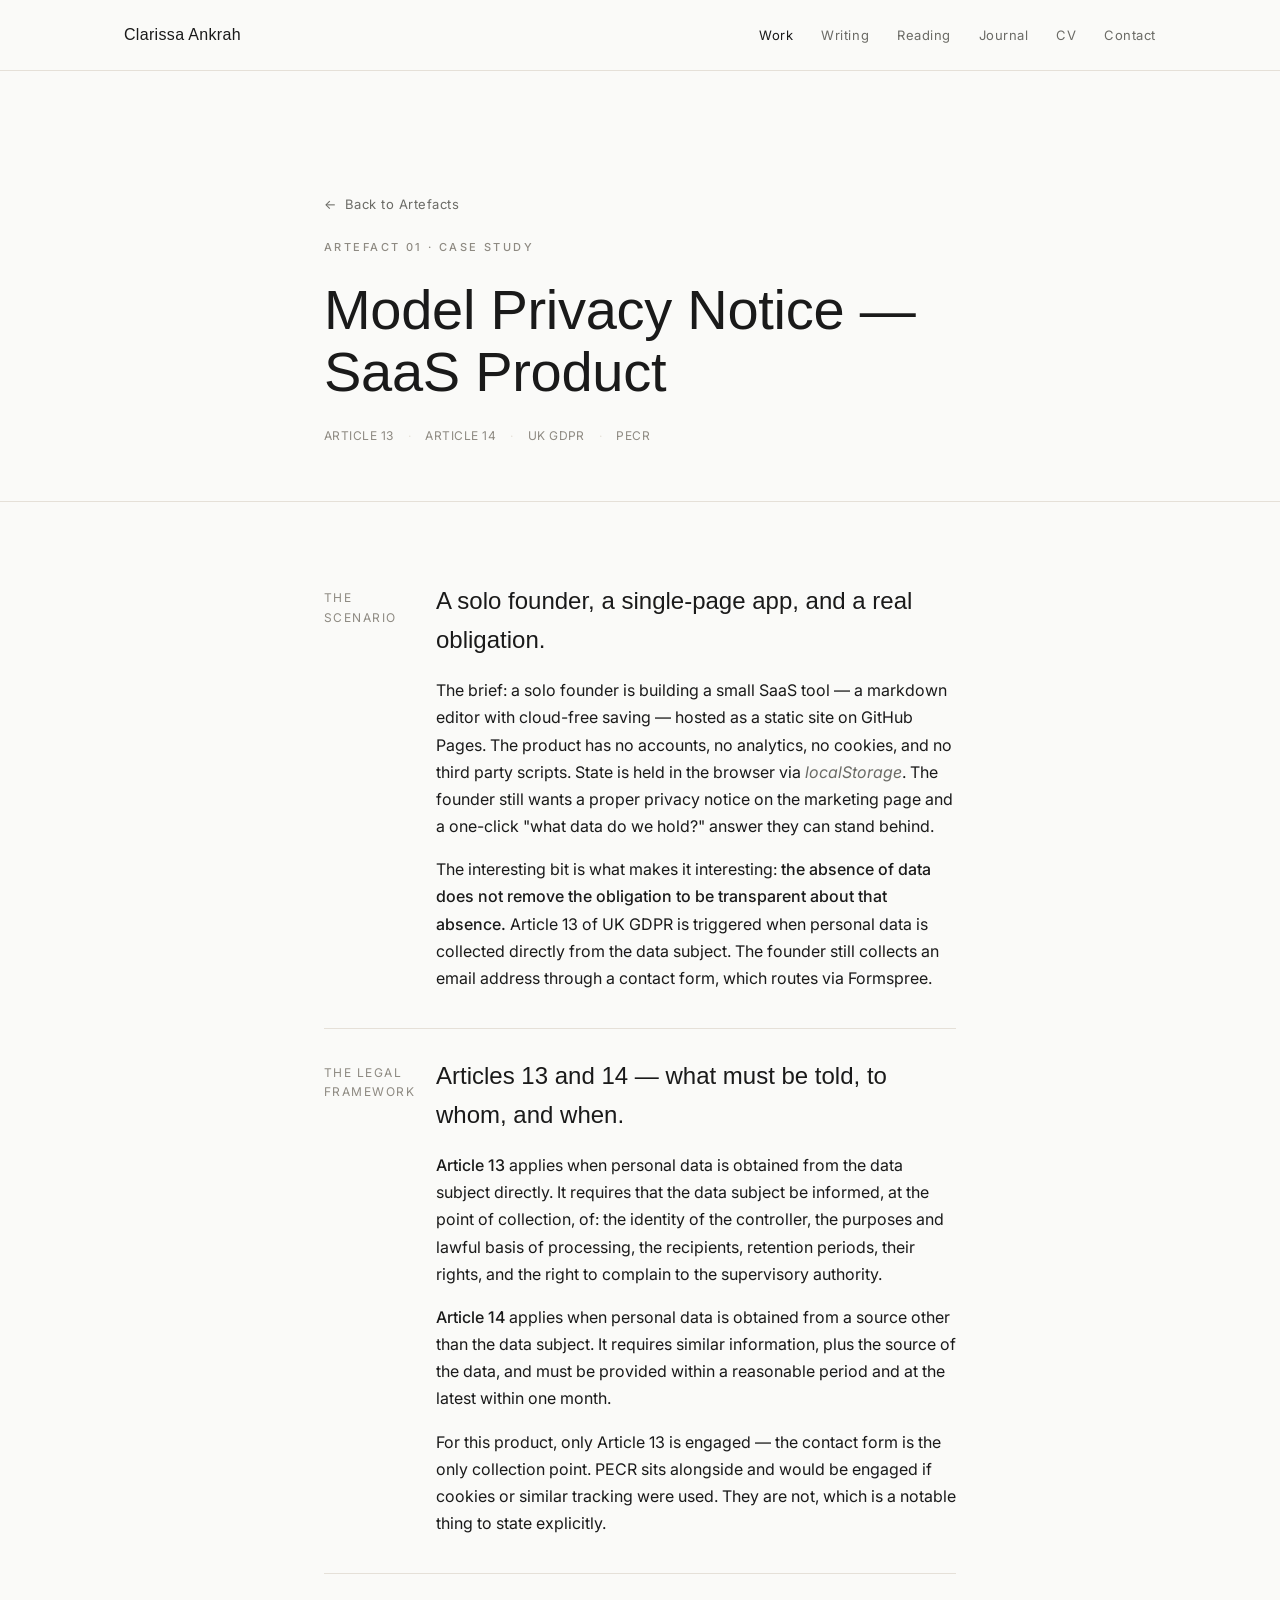
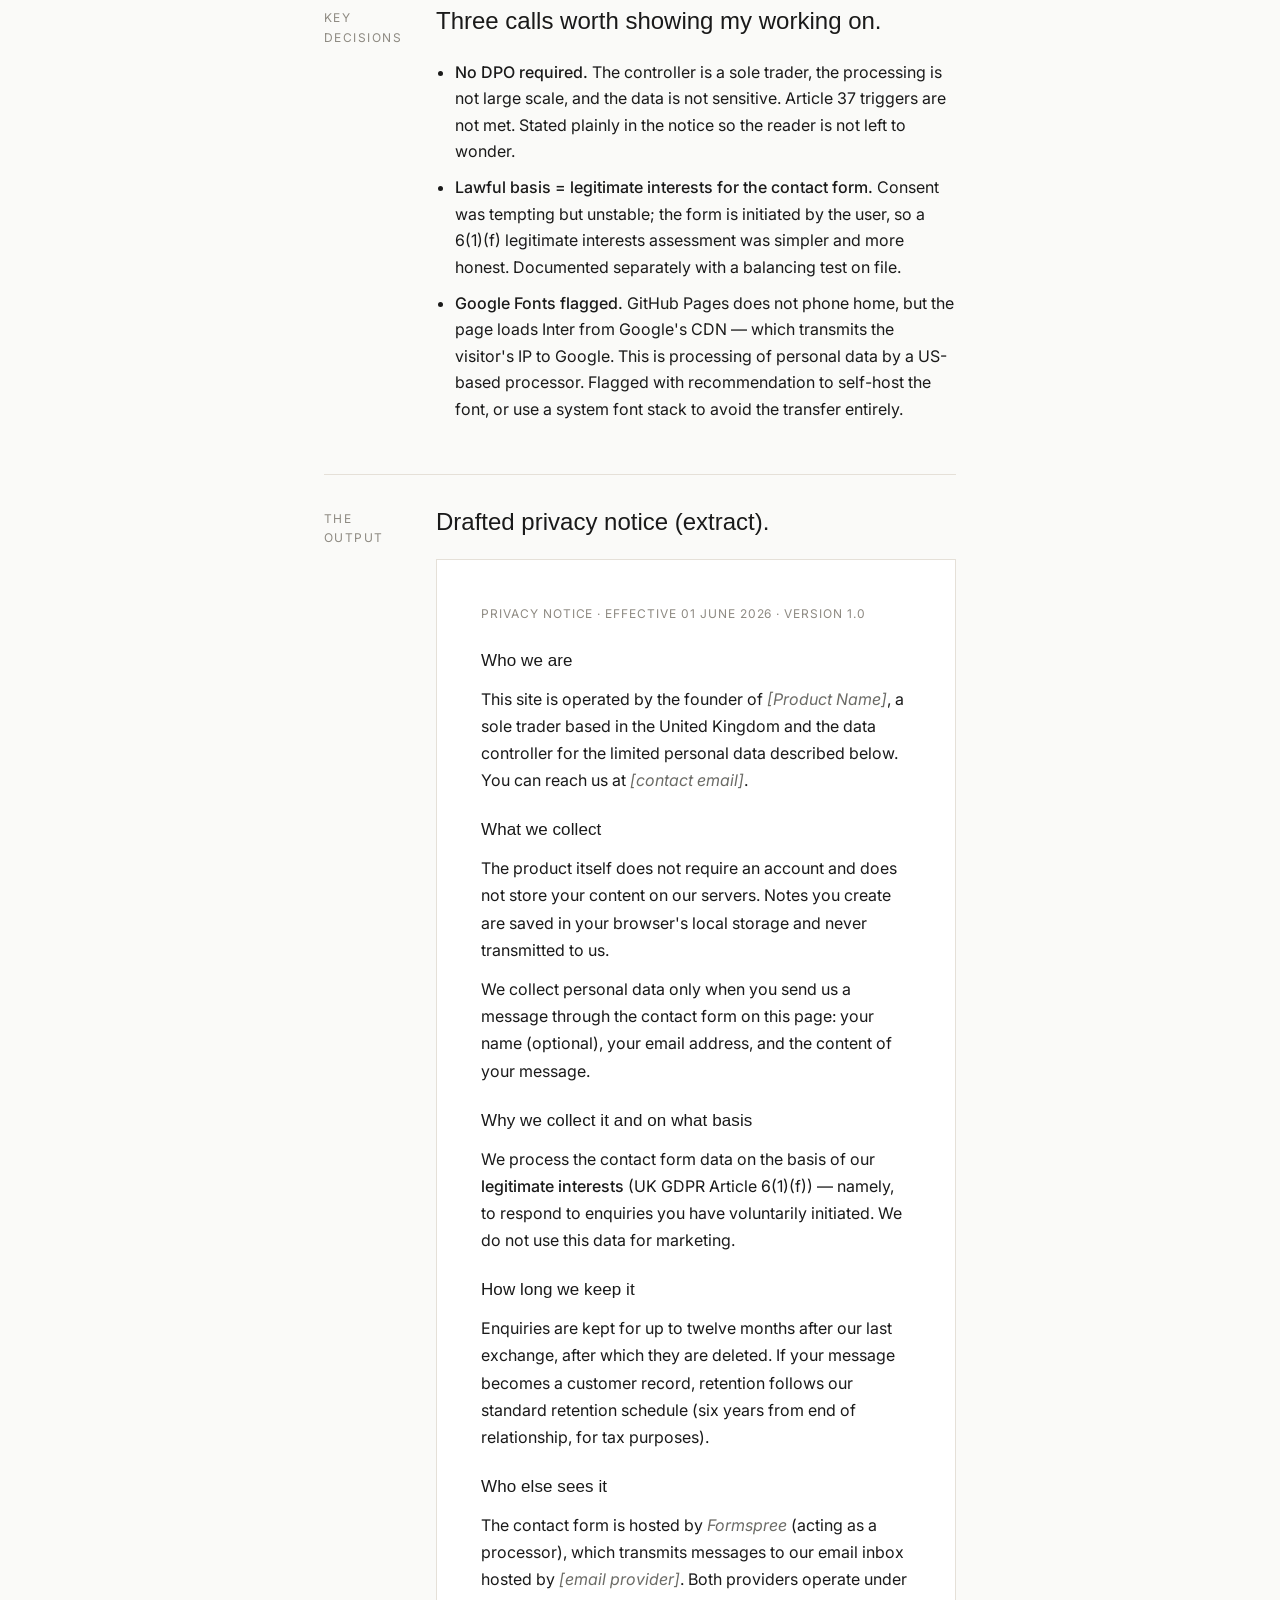
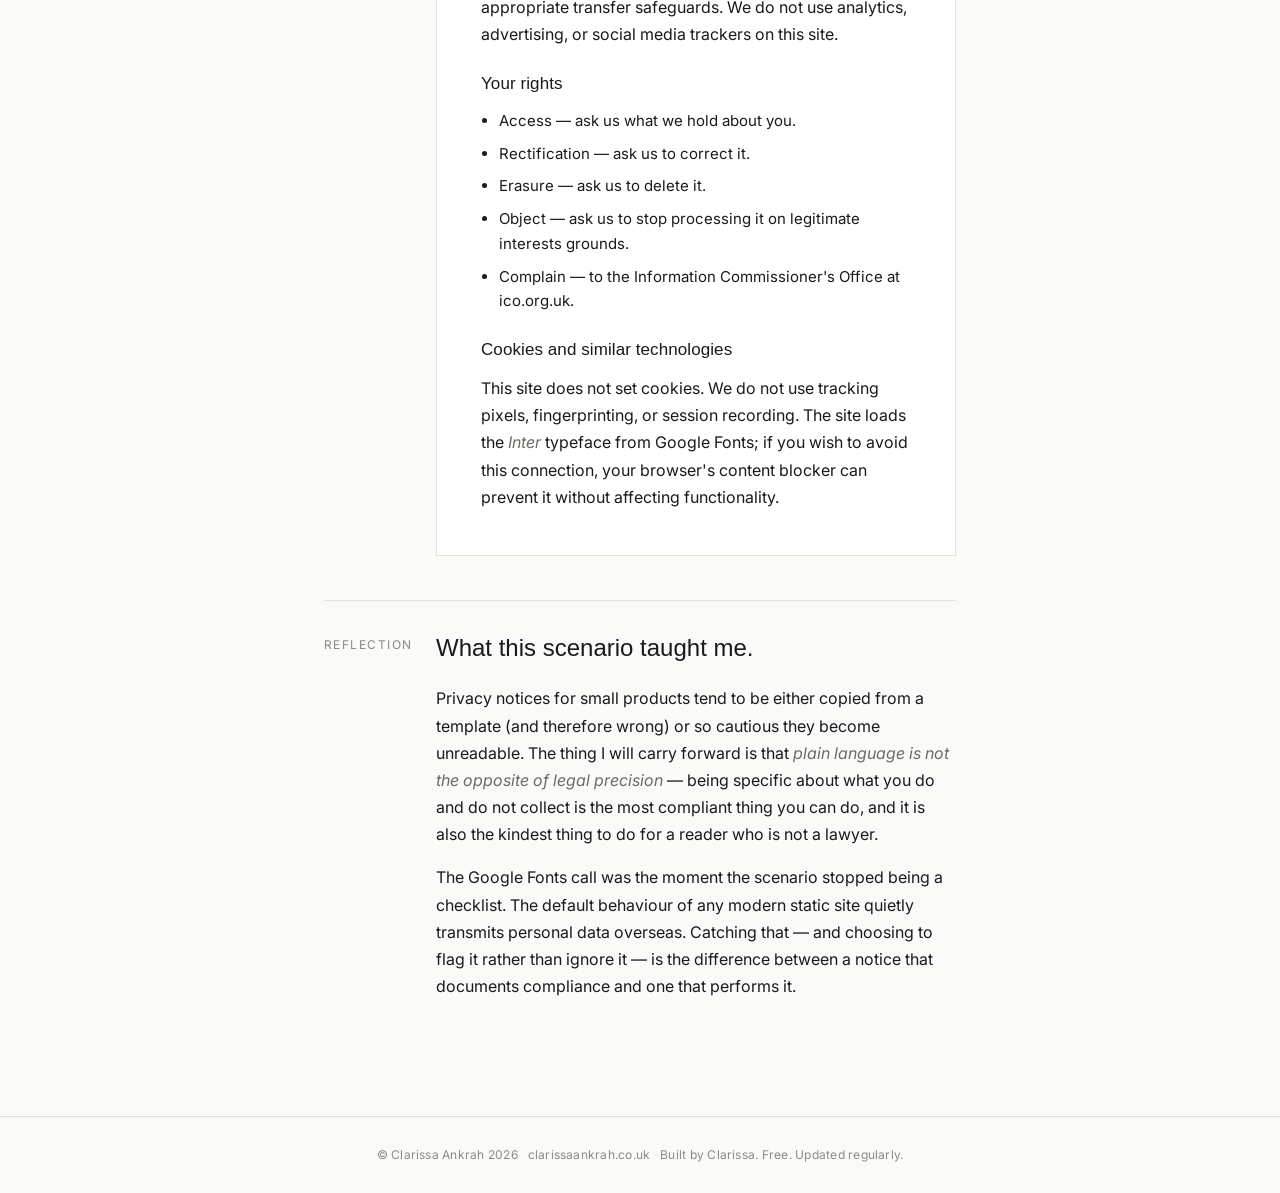
==== commit 2f2a5210: "Add Journal page with Supabase backend" ====
--- a/artefact-01.html
+++ b/artefact-01.html
@@ -23,6 +23,7 @@
           <li><a class="nav__link" data-nav="artefacts.html,artefact-01.html,artefact-02.html,artefact-03.html" href="artefacts.html">Work</a></li>
           <li><a class="nav__link" data-nav="writing.html" href="writing.html">Writing</a></li>
           <li><a class="nav__link" data-nav="reading.html" href="reading.html">Reading</a></li>
+          <li><a class="nav__link" data-nav="journal.html" href="journal.html">Journal</a></li>
           <li><a class="nav__link" href="https://hello.cv/clarissanku" target="_blank" rel="noopener">CV</a></li>
           <li><a class="nav__link" data-nav="contact.html" href="contact.html">Contact</a></li>
         </ul>
--- a/styles.css
+++ b/styles.css
@@ -1179,6 +1179,25 @@
   max-width: 56ch;
 }
 
+.r-hero__more {
+  margin: 22px 0 0;
+  font-size: 13.5px;
+  letter-spacing: 0.02em;
+  color: var(--text-soft);
+}
+.r-hero__more-link {
+  color: var(--text);
+  border-bottom: 1px solid var(--text);
+  padding-bottom: 1px;
+  font-weight: 500;
+  margin-left: 4px;
+}
+.r-hero__more-link:hover {
+  background: var(--text);
+  color: var(--bg);
+  border-bottom-color: var(--text);
+}
+
 @media (max-width: 720px) {
   .r-hero__grid { grid-template-columns: 1fr; gap: 24px; }
   .r-hero__mark { padding-top: 0; }
@@ -1412,6 +1431,30 @@
   color: var(--text-soft);
   margin: 0;
 }
+
+/* Real cover image — overlays the typographic fallback when loaded */
+.r-cover { overflow: hidden; }
+.r-cover--photo { background: #F5F1E8; padding: 0; }
+.r-cover__fallback {
+  position: absolute;
+  inset: 0;
+  padding: 22px 18px;
+  display: flex;
+  flex-direction: column;
+  gap: 8px;
+  z-index: 1;
+}
+.r-cover__img {
+  position: absolute;
+  inset: 0;
+  width: 100%;
+  height: 100%;
+  object-fit: cover;
+  z-index: 2;
+  opacity: 0;
+  transition: opacity 260ms ease;
+}
+.r-cover__img.is-loaded { opacity: 1; }
 
 /* Cover variants — type-as-cover, restrained */
 .r-cover--paper    { background: #EFEAFC; }
@@ -1839,6 +1882,627 @@
 .r-web-card:hover .r-web-card__visit { border-bottom-color: var(--text); }
 
 /* ============================================
+   Journal — timeline log
+   ============================================ */
+.r-journal-filters {
+  display: flex;
+  flex-wrap: wrap;
+  align-items: center;
+  gap: 14px;
+  margin: 22px 0 28px;
+}
+
+.r-journal {
+  list-style: none;
+  margin: 0;
+  padding: 0;
+  position: relative;
+}
+
+/* The vertical timeline rule, runs the full height behind the dots */
+.r-journal::before {
+  content: "";
+  position: absolute;
+  top: 8px;
+  bottom: 8px;
+  left: 124px;
+  width: 1px;
+  background: var(--border);
+}
+
+.r-jrn {
+  display: grid;
+  grid-template-columns: 140px 1fr;
+  gap: 28px;
+  padding: 22px 0;
+  border-top: 1px dashed transparent;
+  transition: opacity 200ms ease;
+}
+
+.r-jrn + .r-jrn { border-top-color: rgba(0,0,0,0.05); }
+
+.r-jrn.is-filtered-area,
+.r-jrn.is-filtered-type {
+  display: none;
+}
+
+.r-jrn__date {
+  position: relative;
+  font-size: 11px;
+  letter-spacing: 0.18em;
+  text-transform: uppercase;
+  color: var(--text-soft);
+  padding-top: 4px;
+  display: flex;
+  align-items: flex-start;
+  gap: 10px;
+}
+
+.r-jrn__date time { padding-top: 1px; }
+
+.r-jrn__dot {
+  position: absolute;
+  top: 8px;
+  right: -16px; /* aligns with the 124px rule + 28px gap */
+  width: 9px;
+  height: 9px;
+  border-radius: 50%;
+  background: var(--bg);
+  border: 1.5px solid var(--text-muted);
+  z-index: 1;
+}
+
+.r-jrn--made     .r-jrn__dot { border-color: #5A4F8A; background: var(--lavender-tint); }
+.r-jrn--studied  .r-jrn__dot { border-color: #5A4500; background: #FBF3D5; }
+.r-jrn--read     .r-jrn__dot { border-color: #1F2A38; background: #DCE2EA; }
+.r-jrn--attended .r-jrn__dot { border-color: #1F2A1F; background: #DDE6D7; }
+
+.r-jrn__card {
+  min-width: 0;
+}
+
+.r-jrn__chips {
+  display: flex;
+  flex-wrap: wrap;
+  gap: 6px;
+  margin-bottom: 12px;
+}
+
+.r-jrn__kind,
+.r-jrn__area {
+  display: inline-block;
+  padding: 3px 11px;
+  border: 1px solid var(--border);
+  border-radius: 999px;
+  background: #fff;
+  font-size: 10.5px;
+  letter-spacing: 0.14em;
+  text-transform: uppercase;
+  color: var(--text);
+}
+
+.r-jrn__kind--made     { background: var(--lavender-tint); border-color: var(--lavender); color: #3A2F6A; }
+.r-jrn__kind--studied  { background: #FBF3D5; border-color: var(--yellow); color: #5A4500; }
+.r-jrn__kind--read     { background: #DCE2EA; border-color: #B5C2D1; color: #1F2A38; }
+.r-jrn__kind--attended { background: #DDE6D7; border-color: #B7C7AC; color: #1F2A1F; }
+
+.r-jrn__title {
+  font-family: var(--serif);
+  font-weight: 300;
+  font-size: clamp(18px, 1.8vw, 22px);
+  line-height: 1.25;
+  letter-spacing: -0.003em;
+  margin: 0 0 6px;
+  color: var(--text);
+  text-wrap: pretty;
+}
+
+.r-jrn__source {
+  font-size: 12px;
+  letter-spacing: 0.1em;
+  text-transform: uppercase;
+  color: var(--text-soft);
+  margin: 0 0 12px;
+}
+
+.r-jrn__note {
+  font-size: 15px;
+  line-height: 1.6;
+  color: var(--text);
+  margin: 0 0 16px;
+  max-width: 62ch;
+}
+
+.r-jrn__actions {
+  display: flex;
+  flex-wrap: wrap;
+  gap: 10px;
+}
+
+.r-jrn__action {
+  display: inline-flex;
+  align-items: center;
+  gap: 8px;
+  padding: 7px 14px 7px 10px;
+  border: 1px solid var(--border);
+  background: #fff;
+  color: var(--text);
+  font-size: 12.5px;
+  letter-spacing: 0.04em;
+  text-decoration: none;
+  transition: background 160ms ease, color 160ms ease, border-color 160ms ease;
+}
+
+.r-jrn__action:hover {
+  background: var(--text);
+  color: var(--bg);
+  border-color: var(--text);
+}
+
+.r-jrn__pdf-tag {
+  display: inline-block;
+  padding: 2px 6px;
+  font-size: 9.5px;
+  letter-spacing: 0.16em;
+  background: var(--lavender);
+  color: #2A2538;
+  border-radius: 2px;
+  font-weight: 600;
+}
+
+.r-jrn__action:hover .r-jrn__pdf-tag {
+  background: var(--bg);
+  color: var(--text);
+}
+
+/* ============================================
+   Journal — Add-entry control + form
+   ============================================ */
+.r-jrn-add {
+  margin-top: 40px;
+  padding-left: 164px;
+  position: relative;
+}
+
+.r-jrn-add__toggle {
+  appearance: none;
+  -webkit-appearance: none;
+  background: transparent;
+  border: 1px dashed var(--border);
+  color: var(--text);
+  font: inherit;
+  font-size: 13px;
+  letter-spacing: 0.04em;
+  padding: 14px 22px;
+  cursor: pointer;
+  display: inline-flex;
+  align-items: center;
+  gap: 12px;
+  transition: background 160ms ease, border-color 160ms ease, color 160ms ease;
+}
+
+.r-jrn-add__toggle:hover {
+  background: var(--text);
+  color: var(--bg);
+  border-color: var(--text);
+  border-style: solid;
+}
+
+.r-jrn-add__toggle.is-open {
+  background: var(--text);
+  color: var(--bg);
+  border-color: var(--text);
+  border-style: solid;
+}
+
+.r-jrn-add__plus {
+  display: inline-grid;
+  place-items: center;
+  width: 22px;
+  height: 22px;
+  border-radius: 999px;
+  background: var(--lavender-tint);
+  color: #3A2F6A;
+  font-size: 16px;
+  line-height: 1;
+  font-weight: 500;
+  transition: transform 200ms ease, background 200ms ease, color 200ms ease;
+}
+.r-jrn-add__toggle:hover .r-jrn-add__plus,
+.r-jrn-add__toggle.is-open .r-jrn-add__plus {
+  background: var(--yellow);
+  color: #1A1A1A;
+}
+.r-jrn-add__toggle.is-open .r-jrn-add__plus {
+  transform: rotate(45deg);
+}
+
+/* Form panel */
+.r-jrn-form {
+  margin-top: 18px;
+  padding: 28px;
+  background: #fff;
+  border: 1px solid var(--border);
+  border-left: 3px solid var(--lavender);
+  box-shadow: 0 2px 0 rgba(0,0,0,0.02);
+  animation: jrnFormIn 220ms ease both;
+}
+
+@keyframes jrnFormIn {
+  from { opacity: 0; transform: translateY(-4px); }
+  to   { opacity: 1; transform: translateY(0); }
+}
+
+.r-jrn-form__head {
+  margin-bottom: 22px;
+  padding-bottom: 18px;
+  border-bottom: 1px solid var(--border-soft);
+}
+
+.r-jrn-form__title {
+  margin: 0 0 4px;
+  font-family: var(--serif);
+  font-weight: 300;
+  font-size: 22px;
+  letter-spacing: -0.01em;
+}
+
+.r-jrn-form__hint {
+  margin: 0;
+  font-size: 13.5px;
+  color: var(--text-muted);
+  max-width: 60ch;
+}
+
+/* 2-col grid that collapses on narrow screens */
+.r-jrn-form__grid {
+  display: grid;
+  grid-template-columns: 1fr 1fr;
+  gap: 18px 24px;
+}
+
+.r-jrn-form__field {
+  display: flex;
+  flex-direction: column;
+  gap: 6px;
+  min-width: 0;
+  margin: 0;
+  padding: 0;
+  border: 0;
+}
+.r-jrn-form__field--full { grid-column: 1 / -1; }
+
+.r-jrn-form__label {
+  font-size: 11px;
+  font-weight: 500;
+  letter-spacing: 0.14em;
+  text-transform: uppercase;
+  color: var(--text-muted);
+  display: inline-flex;
+  align-items: baseline;
+  gap: 8px;
+  padding: 0;
+}
+
+.r-jrn-form__opt {
+  font-size: 10px;
+  font-weight: 400;
+  letter-spacing: 0.08em;
+  text-transform: none;
+  font-style: italic;
+  color: var(--text-soft);
+}
+
+.r-jrn-form__field input[type="text"],
+.r-jrn-form__field input[type="url"],
+.r-jrn-form__field input[type="month"],
+.r-jrn-form__field select,
+.r-jrn-form__field textarea {
+  appearance: none;
+  -webkit-appearance: none;
+  background: var(--bg);
+  border: 1px solid var(--border);
+  color: var(--text);
+  font: inherit;
+  font-size: 14.5px;
+  padding: 10px 12px;
+  width: 100%;
+  min-width: 0;
+  transition: border-color 160ms ease, background 160ms ease;
+}
+
+.r-jrn-form__field select {
+  background-image: url("data:image/svg+xml;utf8,<svg xmlns='http://www.w3.org/2000/svg' width='10' height='6' viewBox='0 0 10 6'><path d='M1 1l4 4 4-4' fill='none' stroke='%236B6B66' stroke-width='1.4'/></svg>");
+  background-repeat: no-repeat;
+  background-position: right 12px center;
+  padding-right: 32px;
+}
+
+.r-jrn-form__field textarea {
+  resize: vertical;
+  min-height: 84px;
+  line-height: 1.55;
+  font-family: var(--sans);
+}
+
+.r-jrn-form__field input:focus,
+.r-jrn-form__field select:focus,
+.r-jrn-form__field textarea:focus {
+  outline: none;
+  border-color: var(--text);
+  background: #fff;
+}
+
+/* Segmented type selector */
+.r-jrn-form__field--seg .r-jrn-form__label {
+  margin-bottom: 2px;
+}
+.r-jrn-form__seg {
+  display: flex;
+  flex-wrap: wrap;
+  gap: 8px;
+}
+.r-jrn-form__seg label {
+  position: relative;
+  cursor: pointer;
+}
+.r-jrn-form__seg input {
+  position: absolute;
+  opacity: 0;
+  pointer-events: none;
+}
+.r-jrn-form__seg span {
+  display: inline-block;
+  padding: 8px 16px;
+  border: 1px solid var(--border);
+  font-size: 13px;
+  letter-spacing: 0.02em;
+  background: var(--bg);
+  color: var(--text);
+  transition: background 160ms ease, color 160ms ease, border-color 160ms ease;
+}
+.r-jrn-form__seg label:hover span {
+  border-color: var(--text);
+}
+.r-jrn-form__seg input:focus-visible + span {
+  outline: 2px solid var(--lavender);
+  outline-offset: 2px;
+}
+.r-jrn-form__seg input:checked + span {
+  background: var(--text);
+  color: var(--bg);
+  border-color: var(--text);
+}
+
+/* Drop zone */
+.r-jrn-form__drop {
+  display: block;
+  padding: 22px;
+  border: 1.5px dashed var(--border);
+  background: var(--bg);
+  cursor: pointer;
+  transition: border-color 160ms ease, background 160ms ease;
+  position: relative;
+}
+.r-jrn-form__drop:hover { border-color: var(--text); }
+.r-jrn-form__drop.is-drag {
+  border-color: var(--lavender);
+  background: var(--lavender-tint);
+}
+
+.r-jrn-form__drop-prompt {
+  display: flex;
+  align-items: center;
+  gap: 16px;
+}
+
+.r-jrn-form__drop-icon {
+  flex-shrink: 0;
+  display: inline-grid;
+  place-items: center;
+  width: 44px;
+  height: 54px;
+  background: #fff;
+  border: 1px solid var(--border);
+  font-size: 10px;
+  font-weight: 600;
+  letter-spacing: 0.1em;
+  color: var(--text-muted);
+  position: relative;
+}
+.r-jrn-form__drop-icon::before {
+  content: "";
+  position: absolute;
+  top: 0; right: 0;
+  width: 10px;
+  height: 10px;
+  background: linear-gradient(225deg, var(--border) 50%, transparent 50%);
+}
+
+.r-jrn-form__drop-text {
+  font-size: 14px;
+  color: var(--text);
+  line-height: 1.5;
+}
+.r-jrn-form__drop-sub {
+  display: inline-block;
+  margin-top: 2px;
+  font-size: 12px;
+  color: var(--text-soft);
+}
+
+.r-jrn-form__drop-chip {
+  display: inline-flex;
+  align-items: center;
+  gap: 12px;
+  padding: 8px 8px 8px 12px;
+  background: #fff;
+  border: 1px solid var(--border);
+}
+
+.r-jrn-form__drop-fname {
+  font-size: 13.5px;
+  color: var(--text);
+  font-family: ui-monospace, "SF Mono", Menlo, monospace;
+  letter-spacing: -0.01em;
+  max-width: 360px;
+  overflow: hidden;
+  text-overflow: ellipsis;
+  white-space: nowrap;
+}
+
+.r-jrn-form__drop-clear {
+  appearance: none;
+  -webkit-appearance: none;
+  background: transparent;
+  border: 1px solid var(--border);
+  color: var(--text-muted);
+  width: 24px;
+  height: 24px;
+  display: inline-grid;
+  place-items: center;
+  font-size: 16px;
+  line-height: 1;
+  cursor: pointer;
+  transition: background 160ms ease, color 160ms ease, border-color 160ms ease;
+}
+.r-jrn-form__drop-clear:hover {
+  background: var(--text);
+  color: var(--bg);
+  border-color: var(--text);
+}
+
+/* Footer row */
+.r-jrn-form__row {
+  display: flex;
+  align-items: center;
+  justify-content: space-between;
+  flex-wrap: wrap;
+  gap: 18px;
+  margin-top: 22px;
+  padding-top: 20px;
+  border-top: 1px solid var(--border-soft);
+}
+
+.r-jrn-form__store {
+  margin: 0;
+  max-width: 44ch;
+  font-size: 12px;
+  color: var(--text-soft);
+  line-height: 1.55;
+}
+.r-jrn-form__store em {
+  font-style: normal;
+  color: var(--text);
+}
+
+.r-jrn-form__actions {
+  display: flex;
+  gap: 10px;
+  margin-left: auto;
+}
+
+.r-jrn-form__cancel,
+.r-jrn-form__submit {
+  appearance: none;
+  -webkit-appearance: none;
+  font: inherit;
+  font-size: 13.5px;
+  letter-spacing: 0.04em;
+  padding: 11px 22px;
+  border: 1px solid var(--border);
+  background: #fff;
+  color: var(--text);
+  cursor: pointer;
+  transition: background 160ms ease, color 160ms ease, border-color 160ms ease;
+}
+.r-jrn-form__cancel:hover {
+  border-color: var(--text);
+}
+.r-jrn-form__submit {
+  background: var(--text);
+  color: var(--bg);
+  border-color: var(--text);
+}
+.r-jrn-form__submit:hover {
+  background: #000;
+  border-color: #000;
+}
+
+/* User-added entry chrome (delete button + "Yours" chip + new-pulse) */
+.r-jrn__card { position: relative; }
+
+.r-jrn__del {
+  appearance: none;
+  -webkit-appearance: none;
+  position: absolute;
+  top: -2px;
+  right: 0;
+  width: 26px;
+  height: 26px;
+  display: grid;
+  place-items: center;
+  background: transparent;
+  border: 1px solid transparent;
+  color: var(--text-soft);
+  font-size: 18px;
+  line-height: 1;
+  cursor: pointer;
+  opacity: 0;
+  transition: opacity 160ms ease, background 160ms ease, color 160ms ease, border-color 160ms ease;
+}
+.r-jrn.is-user:hover .r-jrn__del,
+.r-jrn__del:focus-visible {
+  opacity: 1;
+}
+.r-jrn__del:hover {
+  background: var(--text);
+  color: var(--bg);
+  border-color: var(--text);
+}
+
+.r-jrn__you {
+  display: inline-block;
+  padding: 3px 11px;
+  font-size: 10.5px;
+  font-weight: 500;
+  letter-spacing: 0.12em;
+  text-transform: uppercase;
+  border: 1px solid var(--lavender);
+  background: var(--lavender-tint);
+  color: #3A2F6A;
+}
+
+.r-jrn.is-new .r-jrn__card {
+  animation: jrnPulse 1.4s ease;
+}
+@keyframes jrnPulse {
+  0%   { box-shadow: 0 0 0 0 rgba(196, 181, 244, 0.6); }
+  40%  { box-shadow: 0 0 0 14px rgba(196, 181, 244, 0); }
+  100% { box-shadow: 0 0 0 0 rgba(196, 181, 244, 0); }
+}
+
+@media (max-width: 720px) {
+  .r-jrn-form { padding: 22px; }
+  .r-jrn-form__grid { grid-template-columns: 1fr; gap: 16px; }
+  .r-jrn-form__row { flex-direction: column; align-items: stretch; }
+  .r-jrn-form__actions { margin-left: 0; }
+}
+
+@media (max-width: 640px) {
+  .r-journal::before { left: 70px; }
+  .r-jrn { grid-template-columns: 80px 1fr; gap: 22px; }
+  .r-jrn__dot { right: -14px; }
+  .r-jrn-add { padding-left: 102px; }
+  .r-jrn__del { opacity: 1; }
+}
+
+@media (max-width: 480px) {
+  .r-jrn-add { padding-left: 0; }
+  .r-jrn-form__drop-prompt { flex-direction: column; align-items: flex-start; gap: 10px; }
+}
+
+/* ============================================
    Small utilities
    ============================================ */
 
@@ -1856,3 +2520,1036 @@
   content: " →";
   font-size: 0.9em;
 }
+
+/* ============================================
+   JOURNAL PAGE (journal.html)
+   ============================================
+   Prefix: .j-  — kept separate from the .r- reading page styles
+   so the two pages can evolve independently.
+   ============================================ */
+
+/* Hero */
+.j-hero {
+  padding: clamp(48px, 8vw, 96px) 0 clamp(28px, 5vw, 56px);
+  border-bottom: 1px solid var(--border-soft);
+}
+.j-hero__grid {
+  display: grid;
+  grid-template-columns: minmax(56px, 130px) 1fr;
+  gap: clamp(20px, 4vw, 56px);
+  align-items: start;
+}
+.j-hero__mark { padding-top: 14px; }
+.j-hero__mark .diamond {
+  display: block;
+  width: 36px;
+  height: 36px;
+  background: var(--lavender);
+  transform: rotate(45deg);
+}
+.j-hero__eyebrow {
+  font-size: 11px;
+  letter-spacing: 0.22em;
+  text-transform: uppercase;
+  color: var(--text-muted);
+  display: inline-flex;
+  align-items: center;
+  gap: 10px;
+  margin: 0 0 18px;
+}
+.j-hero__star { color: var(--lavender); font-size: 14px; }
+.j-hero__title {
+  font-family: var(--serif);
+  font-weight: 300;
+  font-size: clamp(36px, 6vw, 64px);
+  line-height: 1.05;
+  letter-spacing: -0.02em;
+  margin: 0 0 22px;
+}
+.j-hero__sub {
+  max-width: 56ch;
+  font-size: 16px;
+  line-height: 1.65;
+  color: var(--text-muted);
+  margin: 0 0 18px;
+}
+.j-hero__source {
+  display: inline-block;
+  padding: 4px 12px;
+  font-size: 10.5px;
+  font-weight: 500;
+  letter-spacing: 0.14em;
+  text-transform: uppercase;
+  border: 1px solid var(--border);
+  color: var(--text-soft);
+  margin: 0;
+}
+.j-hero__source.is-live {
+  background: #E8F1EC;
+  border-color: #B7D1BF;
+  color: #2A5A3A;
+}
+
+/* Controls bar */
+.j-controls {
+  padding: 28px 0 8px;
+}
+.j-controls__inner {
+  display: flex;
+  align-items: center;
+  justify-content: space-between;
+  flex-wrap: wrap;
+  gap: 18px;
+}
+.j-controls__filters {
+  display: flex;
+  flex-direction: column;
+  gap: 12px;
+  margin-top: 22px;
+  padding-top: 22px;
+  border-top: 1px dashed var(--border);
+}
+
+/* Layout toggle */
+.j-layout {
+  display: inline-flex;
+  align-items: center;
+  gap: 0;
+  border: 1px solid var(--border);
+  background: #fff;
+  padding: 4px;
+}
+.j-layout__lbl {
+  font-size: 10.5px;
+  letter-spacing: 0.16em;
+  text-transform: uppercase;
+  color: var(--text-soft);
+  padding: 0 12px 0 8px;
+}
+.j-layout button {
+  appearance: none;
+  -webkit-appearance: none;
+  background: transparent;
+  border: 0;
+  color: var(--text-muted);
+  font: inherit;
+  font-size: 13px;
+  letter-spacing: 0.02em;
+  padding: 8px 14px;
+  cursor: pointer;
+  display: inline-flex;
+  align-items: center;
+  gap: 8px;
+  transition: background 160ms ease, color 160ms ease;
+}
+.j-layout button:hover { color: var(--text); }
+.j-layout button.is-active {
+  background: var(--text);
+  color: var(--bg);
+}
+.j-layout__icn { display: inline-flex; align-items: center; }
+
+.j-count {
+  font-size: 11px;
+  letter-spacing: 0.16em;
+  text-transform: uppercase;
+  color: var(--text-soft);
+}
+
+/* Filter pills */
+.j-filters {
+  display: flex;
+  flex-wrap: wrap;
+  align-items: center;
+  gap: 12px;
+}
+.j-filters__lbl {
+  font-size: 10.5px;
+  letter-spacing: 0.16em;
+  text-transform: uppercase;
+  color: var(--text-soft);
+  min-width: 44px;
+}
+.j-pills {
+  display: flex;
+  flex-wrap: wrap;
+  gap: 6px;
+}
+.j-pill {
+  appearance: none;
+  -webkit-appearance: none;
+  font: inherit;
+  font-size: 12.5px;
+  letter-spacing: 0.02em;
+  padding: 6px 13px;
+  background: transparent;
+  border: 1px solid var(--border);
+  color: var(--text-muted);
+  cursor: pointer;
+  transition: background 160ms ease, color 160ms ease, border-color 160ms ease;
+}
+.j-pill:hover { color: var(--text); border-color: var(--text); }
+.j-pill.is-active {
+  background: var(--text);
+  color: var(--bg);
+  border-color: var(--text);
+}
+
+/* Section spacing */
+.j-section {
+  padding: 36px 0 64px;
+}
+
+/* Entries list (base) */
+.j-list {
+  list-style: none;
+  margin: 0;
+  padding: 0;
+}
+.j-row { margin: 0; }
+.j-empty {
+  padding: 48px 0;
+  text-align: center;
+  font-size: 14px;
+  color: var(--text-soft);
+  font-style: italic;
+  border: 1px dashed var(--border);
+}
+
+/* Shared chip / kind colors */
+.j-kind, .j-area {
+  display: inline-block;
+  padding: 3px 11px;
+  font-size: 10.5px;
+  font-weight: 500;
+  letter-spacing: 0.12em;
+  text-transform: uppercase;
+  border: 1px solid var(--border);
+  background: var(--bg);
+  color: var(--text-muted);
+}
+.j-area { background: #fff; }
+
+.j-kind--made     { background: var(--lavender-tint); border-color: var(--lavender); color: #3A2F6A; }
+.j-kind--studied  { background: #FBF3D5; border-color: var(--yellow); color: #5A4500; }
+.j-kind--read     { background: #DCE2EA; border-color: #B5C2D1; color: #1F2A38; }
+.j-kind--attended { background: #DDE6D7; border-color: #B7C7AC; color: #1F2A1F; }
+
+.j-title {
+  font-family: var(--serif);
+  font-weight: 300;
+  font-size: 22px;
+  letter-spacing: -0.01em;
+  line-height: 1.25;
+  margin: 8px 0 6px;
+  color: var(--text);
+  text-wrap: pretty;
+}
+.j-source {
+  font-size: 12px;
+  letter-spacing: 0.1em;
+  text-transform: uppercase;
+  color: var(--text-soft);
+  margin: 0 0 10px;
+}
+.j-note {
+  font-size: 14.5px;
+  line-height: 1.6;
+  color: var(--text-muted);
+  margin: 0 0 14px;
+  max-width: 56ch;
+}
+
+.j-actions {
+  display: flex;
+  flex-wrap: wrap;
+  gap: 8px;
+}
+.j-action {
+  display: inline-flex;
+  align-items: center;
+  gap: 8px;
+  font-size: 12px;
+  letter-spacing: 0.04em;
+  padding: 7px 12px;
+  border: 1px solid var(--border);
+  color: var(--text);
+  background: #fff;
+  transition: background 160ms ease, color 160ms ease, border-color 160ms ease;
+}
+.j-action:hover { background: var(--text); color: var(--bg); border-color: var(--text); }
+.j-pdf-tag {
+  display: inline-block;
+  padding: 1px 6px;
+  font-size: 9.5px;
+  font-weight: 600;
+  letter-spacing: 0.14em;
+  background: var(--text);
+  color: var(--bg);
+  border: 1px solid var(--text);
+}
+.j-action:hover .j-pdf-tag { background: var(--bg); color: var(--text); }
+
+/* Delete (admin) */
+.j-card { position: relative; }
+.j-del {
+  appearance: none;
+  -webkit-appearance: none;
+  position: absolute;
+  top: -4px;
+  right: 0;
+  display: inline-flex;
+  align-items: center;
+  gap: 6px;
+  padding: 4px 10px 4px 8px;
+  background: #fff;
+  border: 1px solid var(--border);
+  color: var(--text-muted);
+  font: inherit;
+  font-size: 11px;
+  letter-spacing: 0.08em;
+  text-transform: uppercase;
+  line-height: 1;
+  cursor: pointer;
+  opacity: 0.72;
+  transition: opacity 160ms ease, background 160ms ease, color 160ms ease, border-color 160ms ease, transform 160ms ease;
+}
+.j-del::before {
+  content: "×";
+  display: inline-grid;
+  place-items: center;
+  width: 14px;
+  height: 14px;
+  font-size: 16px;
+  line-height: 1;
+  color: var(--text);
+}
+.j-del::after {
+  content: "Delete";
+}
+.j-row:hover .j-del,
+.j-del:focus-visible {
+  opacity: 1;
+}
+.j-del:hover {
+  opacity: 1;
+  background: #B83A2E;
+  color: #fff;
+  border-color: #B83A2E;
+  transform: translateX(-1px);
+}
+.j-del:hover::before {
+  color: #fff;
+}
+
+/* Changelog layout: delete button needs different placement (no card-style box) */
+.j-row--cl .j-del {
+  top: -2px;
+  right: 0;
+}
+
+/* Grid layout: pull delete button inside the card a touch */
+.j-row--grid .j-del {
+  top: 8px;
+  right: 8px;
+}
+
+/* ---- Layout: Timeline ---- */
+.j-list--timeline {
+  position: relative;
+  padding-left: 0;
+}
+.j-list--timeline::before {
+  content: "";
+  position: absolute;
+  top: 6px;
+  bottom: 6px;
+  left: 124px;
+  width: 1px;
+  background: var(--border);
+}
+.j-row--timeline {
+  display: grid;
+  grid-template-columns: 140px 1fr;
+  gap: 36px;
+  padding: 22px 0;
+  border-top: 1px solid transparent;
+}
+.j-row--timeline + .j-row--timeline { border-top-color: rgba(0,0,0,0.05); }
+.j-tl__date {
+  position: relative;
+  font-size: 11px;
+  letter-spacing: 0.16em;
+  text-transform: uppercase;
+  color: var(--text-muted);
+  padding-top: 4px;
+}
+.j-tl__dot {
+  position: absolute;
+  top: 8px;
+  right: -19px;
+  width: 12px;
+  height: 12px;
+  background: #fff;
+  border: 2px solid var(--text);
+  border-radius: 50%;
+  box-shadow: 0 0 0 4px var(--bg);
+}
+.j-kind-made     .j-tl__dot { border-color: #5A4F8A; background: var(--lavender-tint); }
+.j-kind-studied  .j-tl__dot { border-color: #5A4500; background: #FBF3D5; }
+.j-kind-read     .j-tl__dot { border-color: #1F2A38; background: #DCE2EA; }
+.j-kind-attended .j-tl__dot { border-color: #1F2A1F; background: #DDE6D7; }
+.j-card--timeline { min-width: 0; }
+.j-chips {
+  display: flex;
+  flex-wrap: wrap;
+  gap: 6px;
+  margin: 0 0 10px;
+}
+
+/* ---- Layout: Grid ---- */
+.j-list--grid {
+  display: grid;
+  grid-template-columns: repeat(auto-fill, minmax(280px, 1fr));
+  gap: 18px;
+}
+.j-row--grid { margin: 0; }
+.j-card--grid {
+  background: #fff;
+  border: 1px solid var(--border);
+  padding: 22px 22px 20px;
+  height: 100%;
+  display: flex;
+  flex-direction: column;
+  position: relative;
+  transition: transform 160ms ease, box-shadow 160ms ease;
+}
+.j-card--grid:hover {
+  transform: translateY(-2px);
+  box-shadow: 0 6px 18px rgba(0,0,0,0.04);
+}
+.j-row--grid.j-kind-made     .j-card--grid { border-top: 3px solid var(--lavender); }
+.j-row--grid.j-kind-studied  .j-card--grid { border-top: 3px solid var(--yellow); }
+.j-row--grid.j-kind-read     .j-card--grid { border-top: 3px solid #1F2A38; }
+.j-row--grid.j-kind-attended .j-card--grid { border-top: 3px solid #4F9D69; }
+.j-card__top {
+  display: flex;
+  justify-content: space-between;
+  align-items: center;
+  gap: 12px;
+  margin: 0 0 14px;
+}
+.j-card__date {
+  font-size: 10.5px;
+  letter-spacing: 0.14em;
+  text-transform: uppercase;
+  color: var(--text-soft);
+}
+.j-card--grid .j-title {
+  font-size: 19px;
+  margin: 0 0 6px;
+}
+.j-card--grid .j-source {
+  margin: 0 0 12px;
+}
+.j-card--grid .j-note {
+  flex: 1;
+  font-size: 13.5px;
+  margin: 0 0 16px;
+}
+.j-card__bottom {
+  display: flex;
+  align-items: center;
+  justify-content: space-between;
+  gap: 12px;
+  flex-wrap: wrap;
+  padding-top: 14px;
+  border-top: 1px solid var(--border-soft);
+}
+.j-card--grid .j-actions { flex-wrap: wrap; }
+.j-card--grid .j-action { padding: 5px 10px; font-size: 11px; }
+
+/* ---- Layout: Changelog ---- */
+.j-list--changelog {
+  border-top: 1px solid var(--border-soft);
+}
+.j-row--cl {
+  display: grid;
+  grid-template-columns: 92px 96px 1fr auto;
+  gap: 22px;
+  align-items: start;
+  padding: 18px 0;
+  border-bottom: 1px solid var(--border-soft);
+}
+.j-cl__date {
+  font-size: 11px;
+  letter-spacing: 0.16em;
+  text-transform: uppercase;
+  color: var(--text-muted);
+  padding-top: 4px;
+  font-variant-numeric: tabular-nums;
+}
+.j-cl__kind {
+  align-self: start;
+  margin-top: 1px;
+}
+.j-cl__body {
+  min-width: 0;
+  position: relative;
+}
+.j-cl__title {
+  font-family: var(--serif);
+  font-weight: 300;
+  font-size: 18px;
+  letter-spacing: -0.005em;
+  line-height: 1.3;
+  margin: 0 0 4px;
+}
+.j-cl__meta {
+  font-size: 11px;
+  letter-spacing: 0.04em;
+  color: var(--text-soft);
+  margin: 0 0 4px;
+  display: flex;
+  align-items: center;
+  flex-wrap: wrap;
+  gap: 8px;
+}
+.j-area--inline {
+  padding: 1px 8px;
+  font-size: 9.5px;
+}
+.j-cl__sep { opacity: 0.6; }
+.j-cl__source { font-style: italic; }
+.j-cl__note {
+  font-size: 13.5px;
+  color: var(--text-muted);
+  line-height: 1.55;
+  margin: 4px 0 0;
+  max-width: 70ch;
+}
+.j-cl__links {
+  display: flex;
+  align-items: center;
+  gap: 6px;
+  padding-top: 4px;
+}
+.j-cl__link {
+  display: inline-grid;
+  place-items: center;
+  min-width: 34px;
+  height: 28px;
+  padding: 0 8px;
+  border: 1px solid var(--border);
+  background: #fff;
+  color: var(--text-muted);
+  font-size: 12px;
+  transition: background 160ms ease, color 160ms ease, border-color 160ms ease;
+}
+.j-cl__link:hover { background: var(--text); color: var(--bg); border-color: var(--text); }
+
+/* ============================================
+   Admin: zone + add button + form
+   ============================================ */
+.j-admin-zone {
+  padding: 0 0 80px;
+}
+.j-admin-status {
+  font-size: 11px;
+  letter-spacing: 0.14em;
+  text-transform: uppercase;
+  color: var(--text-soft);
+  margin: 0 0 14px;
+}
+.j-add { position: relative; }
+.j-add__toggle {
+  appearance: none;
+  -webkit-appearance: none;
+  background: transparent;
+  border: 1px dashed var(--border);
+  color: var(--text);
+  font: inherit;
+  font-size: 13px;
+  letter-spacing: 0.04em;
+  padding: 14px 22px;
+  cursor: pointer;
+  display: inline-flex;
+  align-items: center;
+  gap: 12px;
+  transition: background 160ms ease, border-color 160ms ease, color 160ms ease;
+}
+.j-add__toggle:hover {
+  background: var(--text); color: var(--bg);
+  border-color: var(--text); border-style: solid;
+}
+.j-add__toggle.is-open {
+  background: var(--text); color: var(--bg);
+  border-color: var(--text); border-style: solid;
+}
+.j-add__plus {
+  display: inline-grid;
+  place-items: center;
+  width: 22px; height: 22px;
+  border-radius: 999px;
+  background: var(--lavender-tint);
+  color: #3A2F6A;
+  font-size: 16px;
+  line-height: 1;
+  font-weight: 500;
+  transition: transform 200ms ease, background 200ms ease, color 200ms ease;
+}
+.j-add__toggle:hover .j-add__plus,
+.j-add__toggle.is-open .j-add__plus {
+  background: var(--yellow);
+  color: #1A1A1A;
+}
+.j-add__toggle.is-open .j-add__plus { transform: rotate(45deg); }
+
+.j-form {
+  margin-top: 18px;
+  padding: 28px;
+  background: #fff;
+  border: 1px solid var(--border);
+  border-left: 3px solid var(--lavender);
+  box-shadow: 0 2px 0 rgba(0,0,0,0.02);
+  animation: jFormIn 220ms ease both;
+}
+@keyframes jFormIn {
+  from { opacity: 0; transform: translateY(-4px); }
+  to   { opacity: 1; transform: translateY(0); }
+}
+.j-form__head {
+  margin-bottom: 22px;
+  padding-bottom: 18px;
+  border-bottom: 1px solid var(--border-soft);
+}
+.j-form__title {
+  margin: 0 0 4px;
+  font-family: var(--serif);
+  font-weight: 300;
+  font-size: 22px;
+  letter-spacing: -0.01em;
+}
+.j-form__hint {
+  margin: 0;
+  font-size: 13.5px;
+  color: var(--text-muted);
+  max-width: 60ch;
+}
+.j-form__grid {
+  display: grid;
+  grid-template-columns: 1fr 1fr;
+  gap: 18px 24px;
+}
+.j-form__field {
+  display: flex;
+  flex-direction: column;
+  gap: 6px;
+  min-width: 0;
+  margin: 0;
+  padding: 0;
+  border: 0;
+}
+.j-form__field--full { grid-column: 1 / -1; }
+.j-form__label {
+  font-size: 11px;
+  font-weight: 500;
+  letter-spacing: 0.14em;
+  text-transform: uppercase;
+  color: var(--text-muted);
+  display: inline-flex;
+  align-items: baseline;
+  gap: 8px;
+}
+.j-form__opt {
+  font-size: 10px;
+  font-weight: 400;
+  letter-spacing: 0.08em;
+  text-transform: none;
+  font-style: italic;
+  color: var(--text-soft);
+}
+.j-form__field input[type="text"],
+.j-form__field input[type="url"],
+.j-form__field input[type="month"],
+.j-form__field input[type="email"],
+.j-form__field input[type="password"],
+.j-form__field select,
+.j-form__field textarea {
+  appearance: none;
+  -webkit-appearance: none;
+  background: var(--bg);
+  border: 1px solid var(--border);
+  color: var(--text);
+  font: inherit;
+  font-size: 14.5px;
+  padding: 10px 12px;
+  width: 100%;
+  min-width: 0;
+  transition: border-color 160ms ease, background 160ms ease;
+}
+.j-form__field select {
+  background-image: url("data:image/svg+xml;utf8,<svg xmlns='http://www.w3.org/2000/svg' width='10' height='6' viewBox='0 0 10 6'><path d='M1 1l4 4 4-4' fill='none' stroke='%236B6B66' stroke-width='1.4'/></svg>");
+  background-repeat: no-repeat;
+  background-position: right 12px center;
+  padding-right: 32px;
+}
+.j-form__field textarea {
+  resize: vertical;
+  min-height: 84px;
+  line-height: 1.55;
+  font-family: var(--sans);
+}
+.j-form__field input:focus,
+.j-form__field select:focus,
+.j-form__field textarea:focus {
+  outline: none;
+  border-color: var(--text);
+  background: #fff;
+}
+.j-form__seg {
+  display: flex;
+  flex-wrap: wrap;
+  gap: 8px;
+}
+.j-form__seg label { position: relative; cursor: pointer; }
+.j-form__seg input { position: absolute; opacity: 0; pointer-events: none; }
+.j-form__seg span {
+  display: inline-block;
+  padding: 8px 16px;
+  border: 1px solid var(--border);
+  font-size: 13px;
+  background: var(--bg);
+  color: var(--text);
+  transition: background 160ms ease, color 160ms ease, border-color 160ms ease;
+}
+.j-form__seg label:hover span { border-color: var(--text); }
+.j-form__seg input:focus-visible + span { outline: 2px solid var(--lavender); outline-offset: 2px; }
+.j-form__seg input:checked + span { background: var(--text); color: var(--bg); border-color: var(--text); }
+
+.j-form__drop {
+  display: block;
+  padding: 22px;
+  border: 1.5px dashed var(--border);
+  background: var(--bg);
+  cursor: pointer;
+  transition: border-color 160ms ease, background 160ms ease;
+  position: relative;
+}
+.j-form__drop:hover { border-color: var(--text); }
+.j-form__drop.is-drag { border-color: var(--lavender); background: var(--lavender-tint); }
+.j-form__drop-prompt { display: flex; align-items: center; gap: 16px; }
+.j-form__drop-icon {
+  flex-shrink: 0;
+  display: inline-grid;
+  place-items: center;
+  width: 44px; height: 54px;
+  background: #fff;
+  border: 1px solid var(--border);
+  font-size: 10px;
+  font-weight: 600;
+  letter-spacing: 0.1em;
+  color: var(--text-muted);
+  position: relative;
+}
+.j-form__drop-icon::before {
+  content: "";
+  position: absolute;
+  top: 0; right: 0;
+  width: 10px; height: 10px;
+  background: linear-gradient(225deg, var(--border) 50%, transparent 50%);
+}
+.j-form__drop-text { font-size: 14px; color: var(--text); line-height: 1.5; }
+.j-form__drop-sub { display: inline-block; margin-top: 2px; font-size: 12px; color: var(--text-soft); }
+.j-form__drop-chip {
+  display: inline-flex;
+  align-items: center;
+  gap: 12px;
+  padding: 8px 8px 8px 12px;
+  background: #fff;
+  border: 1px solid var(--border);
+}
+.j-form__drop-fname {
+  font-size: 13.5px;
+  font-family: ui-monospace, "SF Mono", Menlo, monospace;
+  max-width: 360px;
+  overflow: hidden;
+  text-overflow: ellipsis;
+  white-space: nowrap;
+}
+.j-form__drop-clear {
+  appearance: none;
+  -webkit-appearance: none;
+  background: transparent;
+  border: 1px solid var(--border);
+  color: var(--text-muted);
+  width: 24px; height: 24px;
+  display: inline-grid;
+  place-items: center;
+  font-size: 16px;
+  line-height: 1;
+  cursor: pointer;
+  transition: background 160ms ease, color 160ms ease, border-color 160ms ease;
+}
+.j-form__drop-clear:hover { background: var(--text); color: var(--bg); border-color: var(--text); }
+
+.j-form__row {
+  display: flex;
+  align-items: center;
+  justify-content: space-between;
+  flex-wrap: wrap;
+  gap: 18px;
+  margin-top: 22px;
+  padding-top: 20px;
+  border-top: 1px solid var(--border-soft);
+}
+.j-form__store {
+  margin: 0;
+  max-width: 44ch;
+  font-size: 12px;
+  color: var(--text-soft);
+  line-height: 1.55;
+}
+.j-form__store em { font-style: normal; color: var(--text); }
+.j-form__actions {
+  display: flex;
+  gap: 10px;
+  margin-left: auto;
+}
+.j-form__cancel,
+.j-form__submit {
+  appearance: none;
+  -webkit-appearance: none;
+  font: inherit;
+  font-size: 13.5px;
+  letter-spacing: 0.04em;
+  padding: 11px 22px;
+  border: 1px solid var(--border);
+  background: #fff;
+  color: var(--text);
+  cursor: pointer;
+  transition: background 160ms ease, color 160ms ease, border-color 160ms ease;
+}
+.j-form__cancel:hover { border-color: var(--text); }
+.j-form__submit {
+  background: var(--text);
+  color: var(--bg);
+  border-color: var(--text);
+}
+.j-form__submit:hover { background: #000; border-color: #000; }
+.j-form__submit:disabled { opacity: 0.55; cursor: wait; }
+
+/* ============================================
+   Admin pill + modal + flash
+   ============================================ */
+.j-admin-pill {
+  position: fixed;
+  right: 22px;
+  bottom: 22px;
+  z-index: 30;
+  appearance: none;
+  -webkit-appearance: none;
+  font: inherit;
+  font-size: 11px;
+  font-weight: 500;
+  letter-spacing: 0.14em;
+  text-transform: uppercase;
+  padding: 9px 16px;
+  border: 1px solid var(--border);
+  background: #fff;
+  color: var(--text-muted);
+  cursor: pointer;
+  box-shadow: 0 2px 8px rgba(0,0,0,0.04);
+  transition: background 160ms ease, color 160ms ease, border-color 160ms ease;
+}
+.j-admin-pill:hover {
+  background: var(--text);
+  color: var(--bg);
+  border-color: var(--text);
+}
+.j-admin-pill.is-signed-in {
+  background: var(--lavender-tint);
+  border-color: var(--lavender);
+  color: #3A2F6A;
+}
+.j-admin-pill.is-signed-in::before {
+  content: "● ";
+  color: #4F9D69;
+}
+
+.j-modal {
+  position: fixed;
+  inset: 0;
+  z-index: 40;
+  display: grid;
+  place-items: center;
+}
+.j-modal[hidden] { display: none; }
+.j-modal__backdrop {
+  position: absolute;
+  inset: 0;
+  background: rgba(26,26,26,0.45);
+  backdrop-filter: blur(2px);
+  cursor: pointer;
+}
+.j-modal__panel {
+  position: relative;
+  width: min(440px, calc(100vw - 32px));
+  background: #fff;
+  border: 1px solid var(--border);
+  box-shadow: 0 24px 64px rgba(0,0,0,0.18);
+  animation: jModalIn 200ms ease both;
+}
+@keyframes jModalIn {
+  from { opacity: 0; transform: translateY(8px) scale(0.98); }
+  to   { opacity: 1; transform: translateY(0) scale(1); }
+}
+.j-modal__content { padding: 28px; }
+.j-modal__title {
+  margin: 0 0 8px;
+  font-family: var(--serif);
+  font-weight: 300;
+  font-size: 22px;
+  letter-spacing: -0.01em;
+}
+.j-modal__hint {
+  margin: 0 0 18px;
+  font-size: 13.5px;
+  color: var(--text-muted);
+  line-height: 1.55;
+}
+.j-modal__hint code {
+  font-family: ui-monospace, "SF Mono", Menlo, monospace;
+  font-size: 12px;
+  padding: 1px 6px;
+  background: var(--bg);
+  border: 1px solid var(--border);
+}
+.j-modal__form {
+  display: flex;
+  flex-direction: column;
+  gap: 14px;
+}
+.j-field {
+  display: flex;
+  flex-direction: column;
+  gap: 6px;
+}
+.j-field__label {
+  font-size: 10.5px;
+  font-weight: 500;
+  letter-spacing: 0.14em;
+  text-transform: uppercase;
+  color: var(--text-muted);
+}
+.j-field input {
+  appearance: none;
+  -webkit-appearance: none;
+  background: var(--bg);
+  border: 1px solid var(--border);
+  color: var(--text);
+  font: inherit;
+  font-size: 14.5px;
+  padding: 10px 12px;
+  width: 100%;
+}
+.j-field input:focus {
+  outline: none;
+  border-color: var(--text);
+  background: #fff;
+}
+.j-modal__err {
+  margin: 0;
+  padding: 8px 12px;
+  font-size: 12.5px;
+  background: #FBE5E5;
+  border: 1px solid #F1B7B7;
+  color: #7A1F1F;
+}
+.j-modal__actions {
+  display: flex;
+  justify-content: flex-end;
+  gap: 8px;
+  margin-top: 8px;
+}
+.j-btn {
+  appearance: none;
+  -webkit-appearance: none;
+  font: inherit;
+  font-size: 13.5px;
+  letter-spacing: 0.04em;
+  padding: 10px 20px;
+  border: 1px solid var(--text);
+  background: var(--text);
+  color: var(--bg);
+  cursor: pointer;
+  transition: background 160ms ease, color 160ms ease, border-color 160ms ease;
+}
+.j-btn:hover { background: #000; border-color: #000; }
+.j-btn--ghost {
+  background: #fff;
+  color: var(--text);
+  border-color: var(--border);
+}
+.j-btn--ghost:hover { border-color: var(--text); }
+
+body.j-modal-open { overflow: hidden; }
+
+/* Flash toast */
+.j-flash {
+  position: fixed;
+  bottom: 78px;
+  right: 22px;
+  z-index: 50;
+  max-width: 320px;
+  padding: 12px 18px;
+  background: var(--text);
+  color: var(--bg);
+  font-size: 13px;
+  line-height: 1.4;
+  box-shadow: 0 8px 24px rgba(0,0,0,0.16);
+  opacity: 0;
+  transform: translateY(8px);
+  pointer-events: none;
+  transition: opacity 220ms ease, transform 220ms ease;
+}
+.j-flash.is-show {
+  opacity: 1;
+  transform: translateY(0);
+}
+.j-flash.is-warn { background: #5A4500; }
+
+/* Responsive */
+@media (max-width: 760px) {
+  .j-controls__inner { gap: 12px; }
+  .j-layout button span:last-child { display: none; }
+  .j-layout button { padding: 8px 10px; }
+
+  .j-list--timeline::before { left: 70px; }
+  .j-row--timeline { grid-template-columns: 80px 1fr; gap: 22px; }
+  .j-tl__dot { right: -14px; }
+
+  .j-row--cl {
+    grid-template-columns: 70px 1fr;
+    gap: 12px;
+    row-gap: 4px;
+  }
+  .j-cl__kind { grid-column: 2; justify-self: start; margin-top: -4px; }
+  .j-cl__body { grid-column: 1 / -1; padding-top: 6px; }
+  .j-cl__links { grid-column: 1 / -1; }
+
+  .j-form { padding: 22px; }
+  .j-form__grid { grid-template-columns: 1fr; gap: 16px; }
+  .j-form__row { flex-direction: column; align-items: stretch; }
+  .j-form__actions { margin-left: 0; }
+
+  .j-del { opacity: 1; }
+}
+
+@media (max-width: 480px) {
+  .j-hero__grid { grid-template-columns: 1fr; }
+  .j-hero__mark { display: none; }
+  .j-form__drop-prompt { flex-direction: column; align-items: flex-start; gap: 10px; }
+  .j-admin-pill { right: 12px; bottom: 12px; }
+  .j-flash { right: 12px; left: 12px; max-width: none; bottom: 68px; }
+}
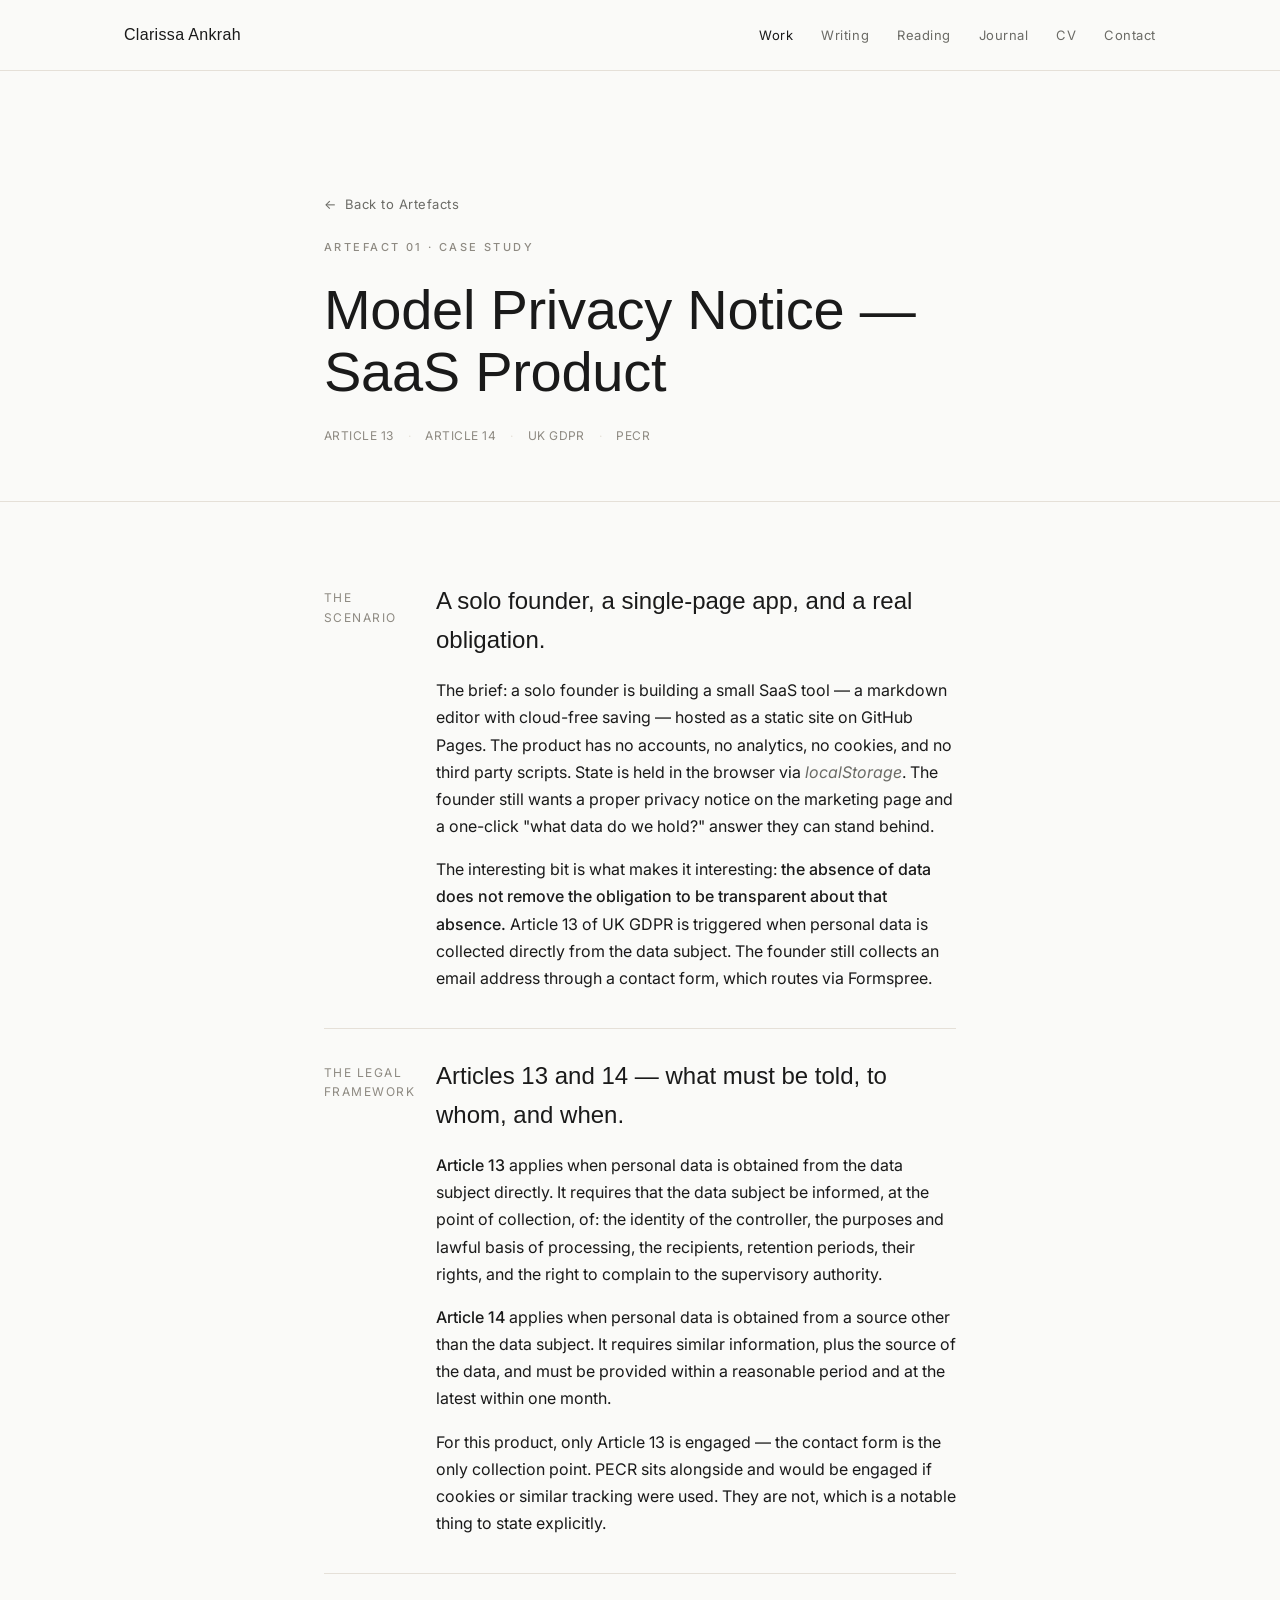
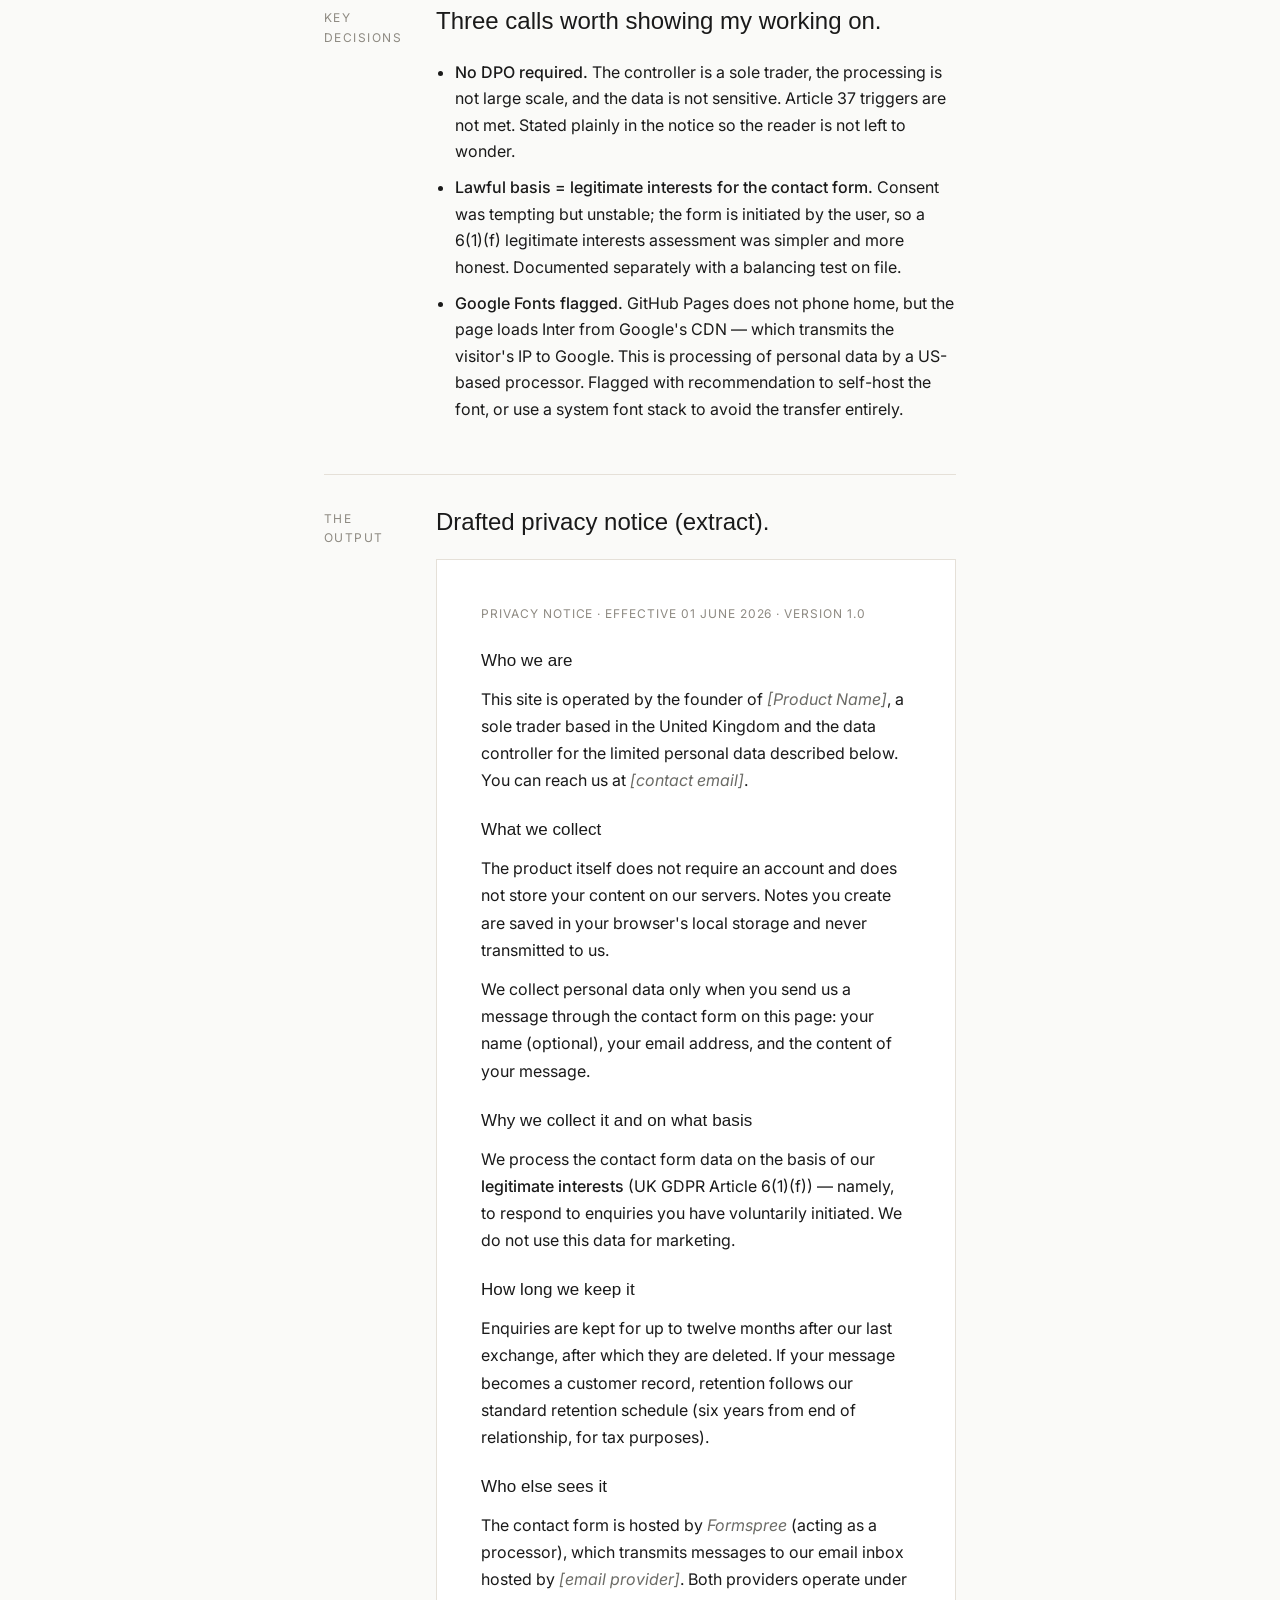
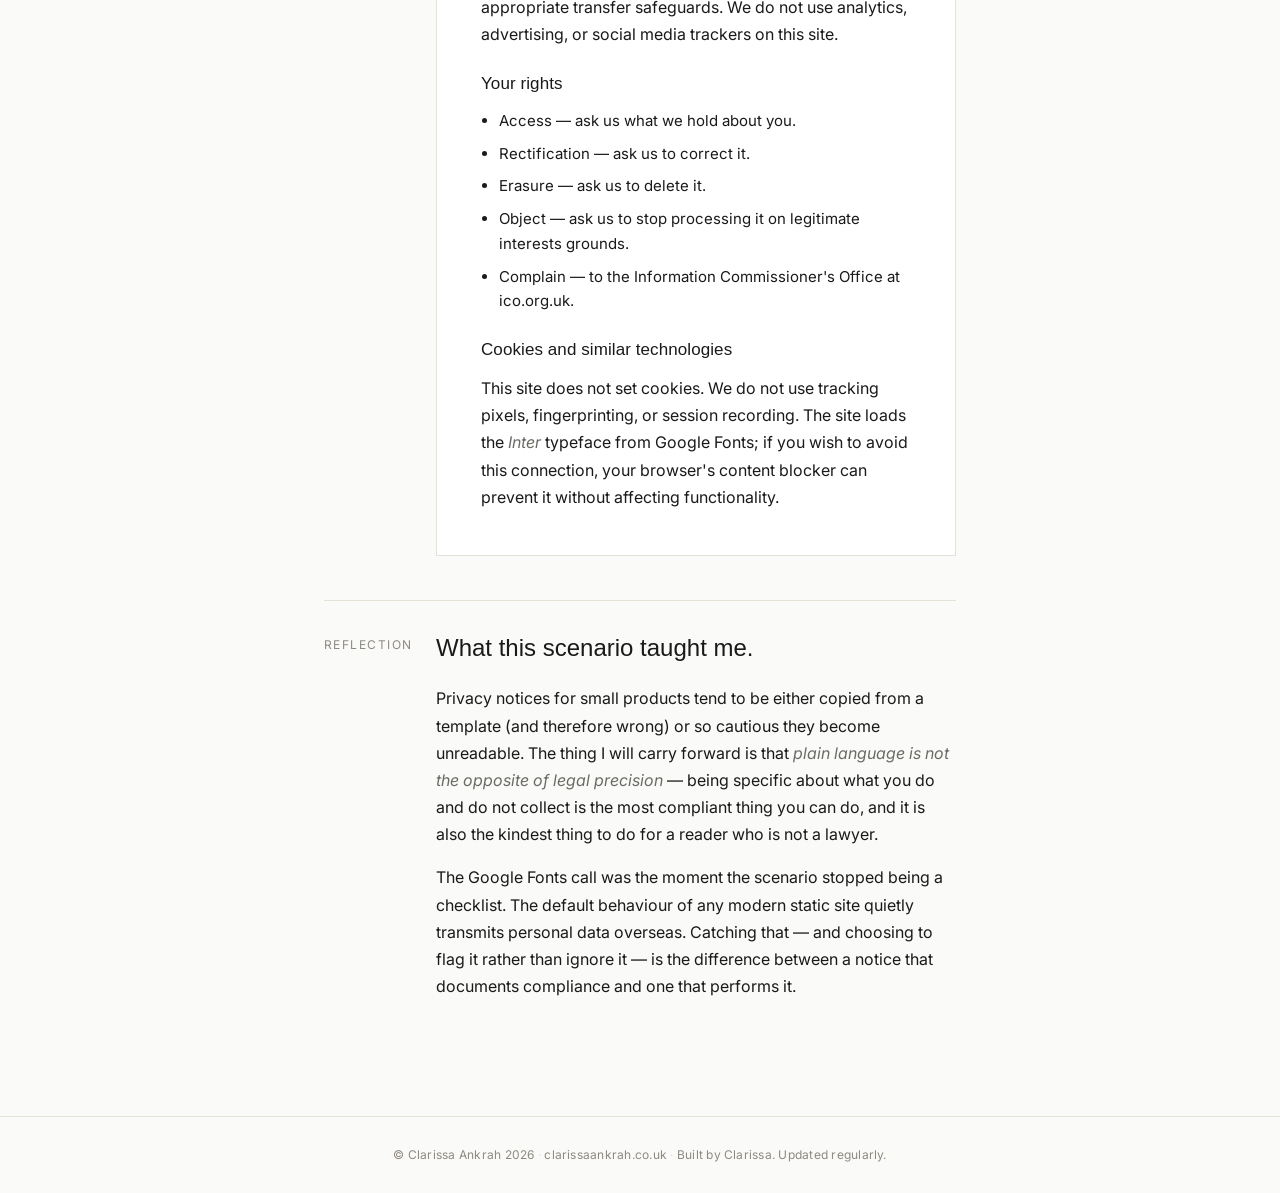
==== commit f4a88ac8: "Editing footer" ====
--- a/artefact-01.html
+++ b/artefact-01.html
@@ -137,7 +137,7 @@
       <p class="foot__line">
         <span>© Clarissa Ankrah 2026</span>
         <span>clarissaankrah.co.uk</span>
-        <span>Built by Clarissa. Free. Updated regularly.</span>
+        <span>Built by Clarissa. Updated regularly.</span>
       </p>
     </div>
   </footer>
--- a/styles.css
+++ b/styles.css
@@ -2792,12 +2792,17 @@
 
 /* Delete (admin) */
 .j-card { position: relative; }
-.j-del {
-  appearance: none;
-  -webkit-appearance: none;
+.j-admin-btns {
   position: absolute;
   top: -4px;
   right: 0;
+  display: inline-flex;
+  gap: 6px;
+  z-index: 2;
+}
+.j-del, .j-edit {
+  appearance: none;
+  -webkit-appearance: none;
   display: inline-flex;
   align-items: center;
   gap: 6px;
@@ -2811,9 +2816,16 @@
   text-transform: uppercase;
   line-height: 1;
   cursor: pointer;
-  opacity: 0.72;
+  opacity: 0.78;
   transition: opacity 160ms ease, background 160ms ease, color 160ms ease, border-color 160ms ease, transform 160ms ease;
 }
+.j-edit::before {
+  content: "✎";
+  font-size: 13px;
+  line-height: 1;
+  color: var(--text);
+}
+.j-edit::after { content: "Edit"; }
 .j-del::before {
   content: "×";
   display: inline-grid;
@@ -2824,13 +2836,22 @@
   line-height: 1;
   color: var(--text);
 }
-.j-del::after {
-  content: "Delete";
-}
+.j-del::after { content: "Delete"; }
+
+.j-row:hover .j-edit,
 .j-row:hover .j-del,
-.j-del:focus-visible {
+.j-edit:focus-visible,
+.j-del:focus-visible { opacity: 1; }
+
+.j-edit:hover {
   opacity: 1;
-}
+  background: var(--text);
+  color: var(--bg);
+  border-color: var(--text);
+  transform: translateX(-1px);
+}
+.j-edit:hover::before { color: var(--bg); }
+
 .j-del:hover {
   opacity: 1;
   background: #B83A2E;
@@ -2838,20 +2859,56 @@
   border-color: #B83A2E;
   transform: translateX(-1px);
 }
-.j-del:hover::before {
-  color: #fff;
-}
-
-/* Changelog layout: delete button needs different placement (no card-style box) */
-.j-row--cl .j-del {
-  top: -2px;
-  right: 0;
-}
-
-/* Grid layout: pull delete button inside the card a touch */
-.j-row--grid .j-del {
-  top: 8px;
-  right: 8px;
+.j-del:hover::before { color: #fff; }
+
+/* Changelog layout: admin buttons sit slightly higher */
+.j-row--cl .j-admin-btns { top: -2px; right: 0; }
+
+/* Grid layout: tuck inside the card */
+.j-row--grid .j-admin-btns { top: 8px; right: 8px; }
+
+/* Image thumbnail in action button */
+.j-action--img {
+  padding: 4px 12px 4px 4px;
+  gap: 10px;
+}
+.j-img-thumb {
+  display: block;
+  width: 36px;
+  height: 36px;
+  object-fit: cover;
+  border: 1px solid var(--border);
+  background: var(--bg);
+}
+.j-action--img:hover .j-img-thumb {
+  border-color: var(--bg);
+}
+
+/* Form drop chip: image preview + existing badge */
+.j-form__drop-preview {
+  display: block;
+  width: 44px;
+  height: 54px;
+  object-fit: cover;
+  border: 1px solid var(--border);
+  background: var(--bg);
+}
+.j-form__drop-chip.is-existing {
+  background: var(--lavender-tint);
+  border-color: var(--lavender);
+}
+.j-form__drop-chip.is-existing .j-form__drop-fname {
+  color: #3A2F6A;
+}
+
+/* Edit-mode form chrome */
+.j-form.is-editing {
+  border-left-color: var(--yellow);
+}
+.j-form.is-editing .j-form__title::before {
+  content: "✎  ";
+  color: var(--text-soft);
+  font-size: 18px;
 }
 
 /* ---- Layout: Timeline ---- */
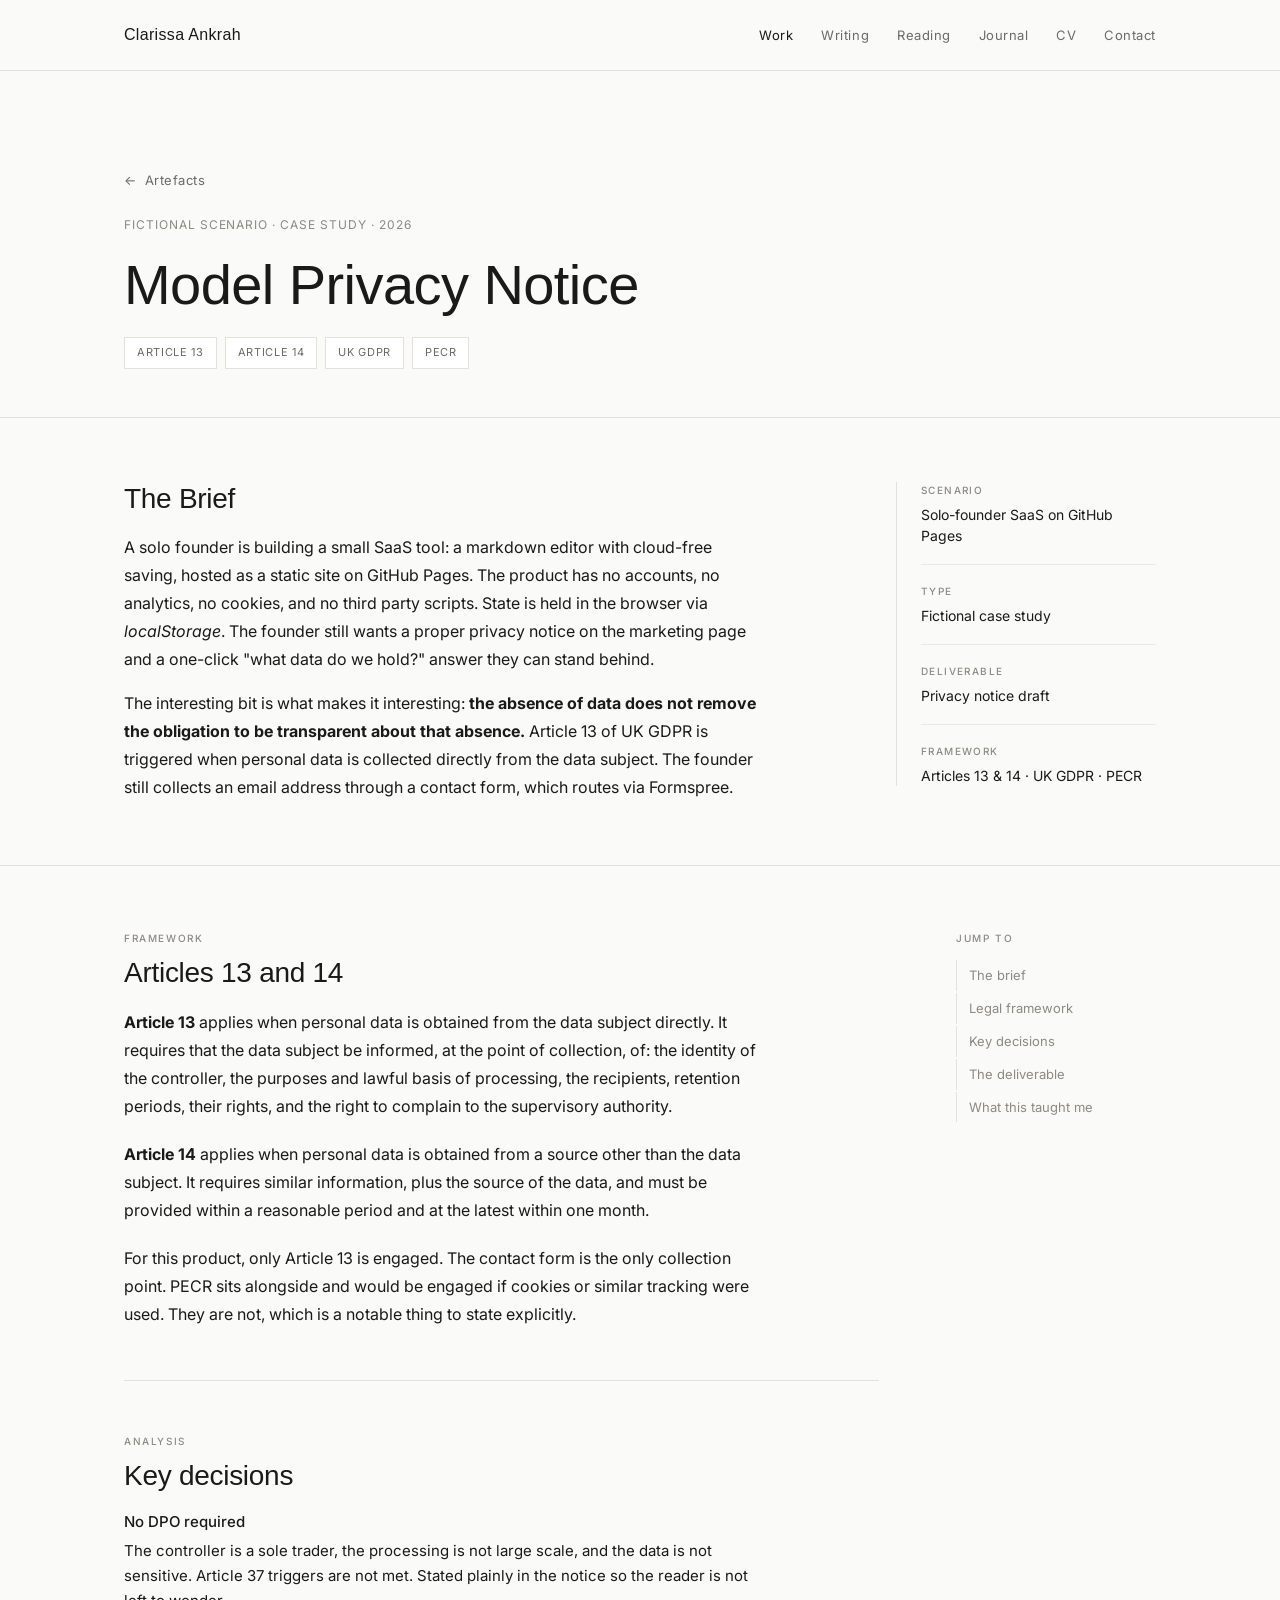
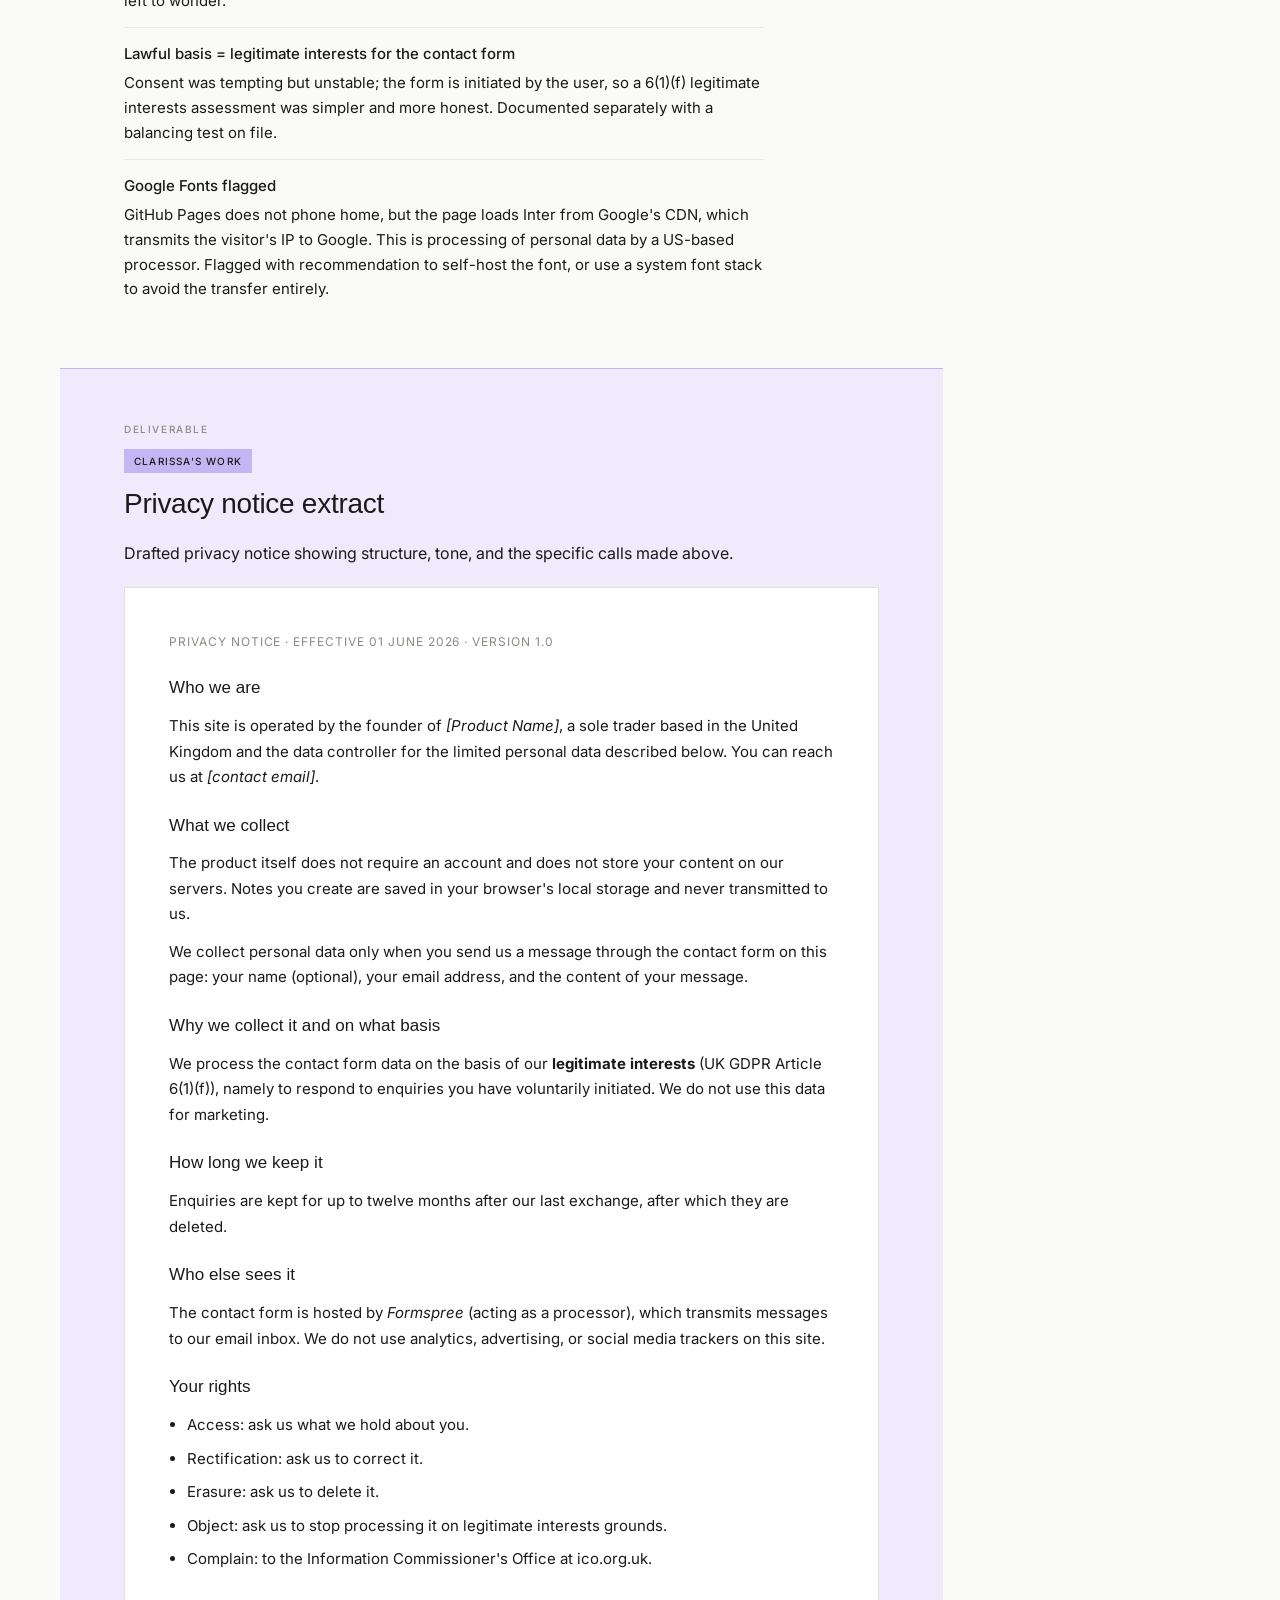
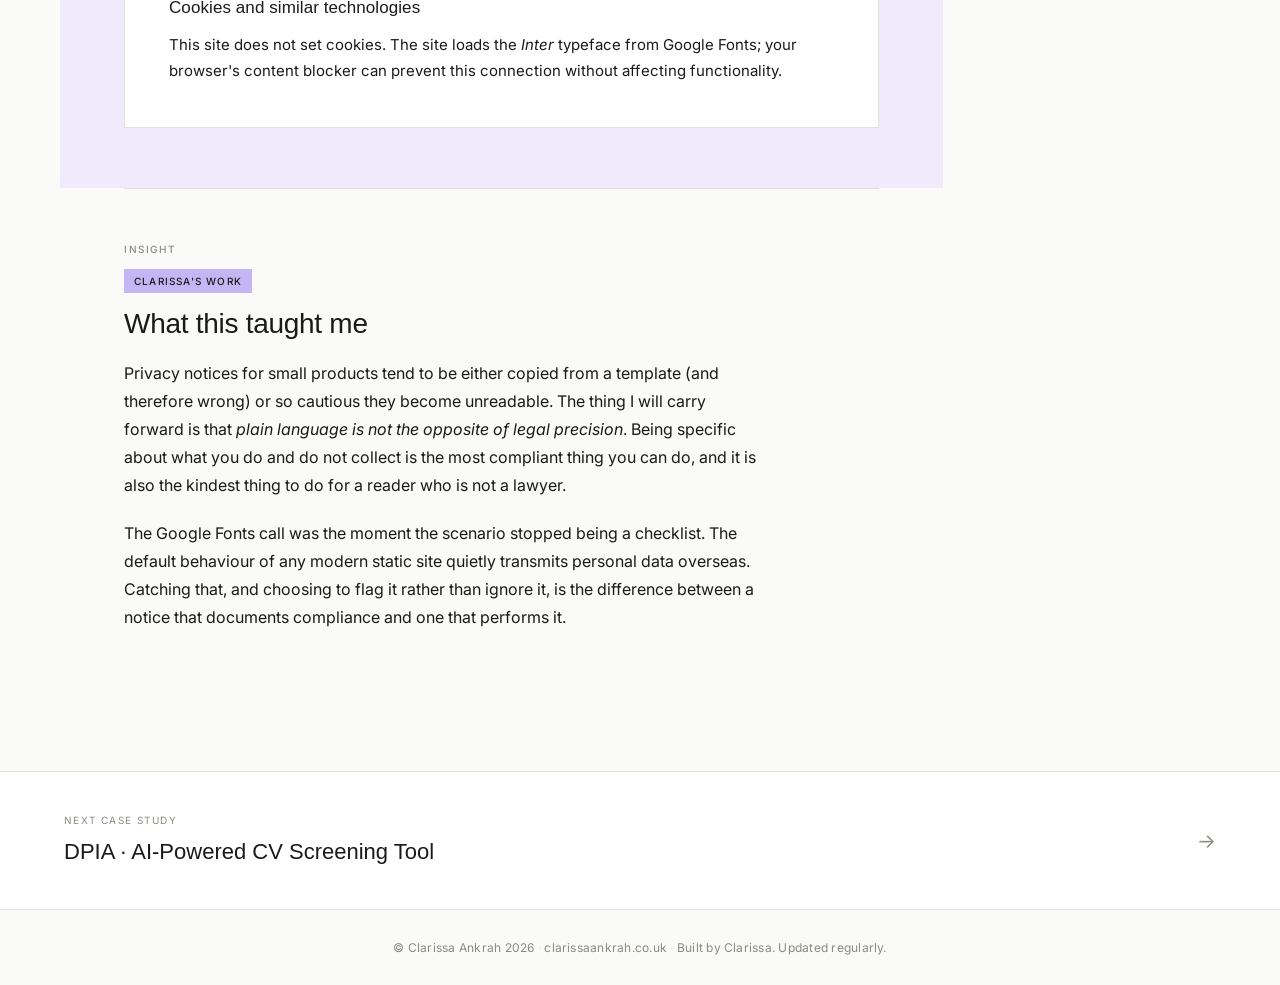
==== commit 5cf4cee9: "Redesign artefact case studies with jump-link TOC and employer layout. Add shared case-study styles " ====
--- a/artefact-01.html
+++ b/artefact-01.html
@@ -20,7 +20,7 @@
       </button>
       <nav aria-label="Primary">
         <ul class="nav__list">
-          <li><a class="nav__link" data-nav="artefacts.html,artefact-01.html,artefact-02.html,artefact-03.html" href="artefacts.html">Work</a></li>
+          <li><a class="nav__link" data-nav="artefacts.html,artefact-01.html,artefact-02.html,artefact-03.html,artefact-04.html" href="artefacts.html">Work</a></li>
           <li><a class="nav__link" data-nav="writing.html" href="writing.html">Writing</a></li>
           <li><a class="nav__link" data-nav="reading.html" href="reading.html">Reading</a></li>
           <li><a class="nav__link" data-nav="journal.html" href="journal.html">Journal</a></li>
@@ -31,105 +31,139 @@
     </div>
   </header>
 
-  <main>
-    <section class="article-head">
-      <div class="wrap-narrow">
-        <a class="back-link" href="artefacts.html"><span aria-hidden="true">←</span> Back to Artefacts</a>
-        <p class="eyebrow">Artefact 01 · Case Study</p>
-        <h1 class="article-head__title">Model Privacy Notice — SaaS Product</h1>
-        <div class="article-head__tags">
-          <span class="tag">Article 13</span>
-          <span class="tag">Article 14</span>
-          <span class="tag">UK GDPR</span>
-          <span class="tag">PECR</span>
+  <main class="art-case">
+
+    <section class="art-hero">
+      <div class="wrap">
+        <a class="back-link" href="artefacts.html"><span aria-hidden="true">←</span> Artefacts</a>
+        <p class="art-hero__eyebrow">Fictional Scenario · Case Study · 2026</p>
+        <h1 class="art-hero__title">Model Privacy Notice</h1>
+        <div class="art-hero__tags">
+          <span class="art-tag">Article 13</span>
+          <span class="art-tag">Article 14</span>
+          <span class="art-tag">UK GDPR</span>
+          <span class="art-tag">PECR</span>
         </div>
       </div>
     </section>
 
-    <section class="prose">
-      <div class="wrap-narrow">
-
-        <div class="prose__step">
-          <div class="prose__step-num">The scenario</div>
-          <div class="prose__step-body">
-            <h3>A solo founder, a single-page app, and a real obligation.</h3>
-            <p>The brief: a solo founder is building a small SaaS tool — a markdown editor with cloud-free saving — hosted as a static site on GitHub Pages. The product has no accounts, no analytics, no cookies, and no third party scripts. State is held in the browser via <em>localStorage</em>. The founder still wants a proper privacy notice on the marketing page and a one-click "what data do we hold?" answer they can stand behind.</p>
-            <p>The interesting bit is what makes it interesting: <strong>the absence of data does not remove the obligation to be transparent about that absence.</strong> Article 13 of UK GDPR is triggered when personal data is collected directly from the data subject. The founder still collects an email address through a contact form, which routes via Formspree.</p>
+    <section class="art-overview">
+      <div class="wrap art-overview__grid">
+        <div class="art-overview__prose">
+          <h2 id="brief">The Brief</h2>
+          <p>A solo founder is building a small SaaS tool: a markdown editor with cloud-free saving, hosted as a static site on GitHub Pages. The product has no accounts, no analytics, no cookies, and no third party scripts. State is held in the browser via <em>localStorage</em>. The founder still wants a proper privacy notice on the marketing page and a one-click "what data do we hold?" answer they can stand behind.</p>
+          <p>The interesting bit is what makes it interesting: <strong>the absence of data does not remove the obligation to be transparent about that absence.</strong> Article 13 of UK GDPR is triggered when personal data is collected directly from the data subject. The founder still collects an email address through a contact form, which routes via Formspree.</p>
+        </div>
+        <aside class="art-sidebar" aria-label="Project details">
+          <div class="art-sidebar__row">
+            <p class="art-sidebar__label">Scenario</p>
+            <p class="art-sidebar__val">Solo-founder SaaS on GitHub Pages</p>
           </div>
-        </div>
-
-        <div class="prose__step">
-          <div class="prose__step-num">The legal framework</div>
-          <div class="prose__step-body">
-            <h3>Articles 13 and 14 — what must be told, to whom, and when.</h3>
-            <p><strong>Article 13</strong> applies when personal data is obtained from the data subject directly. It requires that the data subject be informed, at the point of collection, of: the identity of the controller, the purposes and lawful basis of processing, the recipients, retention periods, their rights, and the right to complain to the supervisory authority.</p>
-            <p><strong>Article 14</strong> applies when personal data is obtained from a source other than the data subject. It requires similar information, plus the source of the data, and must be provided within a reasonable period and at the latest within one month.</p>
-            <p>For this product, only Article 13 is engaged — the contact form is the only collection point. PECR sits alongside and would be engaged if cookies or similar tracking were used. They are not, which is a notable thing to state explicitly.</p>
+          <div class="art-sidebar__row">
+            <p class="art-sidebar__label">Type</p>
+            <p class="art-sidebar__val">Fictional case study</p>
           </div>
-        </div>
-
-        <div class="prose__step">
-          <div class="prose__step-num">Key decisions</div>
-          <div class="prose__step-body">
-            <h3>Three calls worth showing my working on.</h3>
-            <ul>
-              <li><strong>No DPO required.</strong> The controller is a sole trader, the processing is not large scale, and the data is not sensitive. Article 37 triggers are not met. Stated plainly in the notice so the reader is not left to wonder.</li>
-              <li><strong>Lawful basis = legitimate interests for the contact form.</strong> Consent was tempting but unstable; the form is initiated by the user, so a 6(1)(f) legitimate interests assessment was simpler and more honest. Documented separately with a balancing test on file.</li>
-              <li><strong>Google Fonts flagged.</strong> GitHub Pages does not phone home, but the page loads Inter from Google's CDN — which transmits the visitor's IP to Google. This is processing of personal data by a US-based processor. Flagged with recommendation to self-host the font, or use a system font stack to avoid the transfer entirely.</li>
-            </ul>
+          <div class="art-sidebar__row">
+            <p class="art-sidebar__label">Deliverable</p>
+            <p class="art-sidebar__val">Privacy notice draft</p>
           </div>
-        </div>
-
-        <div class="prose__step">
-          <div class="prose__step-num">The output</div>
-          <div class="prose__step-body">
-            <h3>Drafted privacy notice (extract).</h3>
-
-            <div class="output-block">
-              <p class="doc-meta">Privacy notice · Effective 01 June 2026 · Version 1.0</p>
-
-              <h4>Who we are</h4>
-              <p>This site is operated by the founder of <em>[Product Name]</em>, a sole trader based in the United Kingdom and the data controller for the limited personal data described below. You can reach us at <em>[contact email]</em>.</p>
-
-              <h4>What we collect</h4>
-              <p>The product itself does not require an account and does not store your content on our servers. Notes you create are saved in your browser's local storage and never transmitted to us.</p>
-              <p>We collect personal data only when you send us a message through the contact form on this page: your name (optional), your email address, and the content of your message.</p>
-
-              <h4>Why we collect it and on what basis</h4>
-              <p>We process the contact form data on the basis of our <strong>legitimate interests</strong> (UK GDPR Article 6(1)(f)) — namely, to respond to enquiries you have voluntarily initiated. We do not use this data for marketing.</p>
-
-              <h4>How long we keep it</h4>
-              <p>Enquiries are kept for up to twelve months after our last exchange, after which they are deleted. If your message becomes a customer record, retention follows our standard retention schedule (six years from end of relationship, for tax purposes).</p>
-
-              <h4>Who else sees it</h4>
-              <p>The contact form is hosted by <em>Formspree</em> (acting as a processor), which transmits messages to our email inbox hosted by <em>[email provider]</em>. Both providers operate under appropriate transfer safeguards. We do not use analytics, advertising, or social media trackers on this site.</p>
-
-              <h4>Your rights</h4>
-              <ul>
-                <li>Access — ask us what we hold about you.</li>
-                <li>Rectification — ask us to correct it.</li>
-                <li>Erasure — ask us to delete it.</li>
-                <li>Object — ask us to stop processing it on legitimate interests grounds.</li>
-                <li>Complain — to the Information Commissioner's Office at ico.org.uk.</li>
-              </ul>
-
-              <h4>Cookies and similar technologies</h4>
-              <p>This site does not set cookies. We do not use tracking pixels, fingerprinting, or session recording. The site loads the <em>Inter</em> typeface from Google Fonts; if you wish to avoid this connection, your browser's content blocker can prevent it without affecting functionality.</p>
-            </div>
+          <div class="art-sidebar__row">
+            <p class="art-sidebar__label">Framework</p>
+            <p class="art-sidebar__val">Articles 13 &amp; 14 · UK GDPR · PECR</p>
           </div>
-        </div>
-
-        <div class="prose__step">
-          <div class="prose__step-num">Reflection</div>
-          <div class="prose__step-body">
-            <h3>What this scenario taught me.</h3>
-            <p>Privacy notices for small products tend to be either copied from a template (and therefore wrong) or so cautious they become unreadable. The thing I will carry forward is that <em>plain language is not the opposite of legal precision</em> — being specific about what you do and do not collect is the most compliant thing you can do, and it is also the kindest thing to do for a reader who is not a lawyer.</p>
-            <p>The Google Fonts call was the moment the scenario stopped being a checklist. The default behaviour of any modern static site quietly transmits personal data overseas. Catching that — and choosing to flag it rather than ignore it — is the difference between a notice that documents compliance and one that performs it.</p>
-          </div>
-        </div>
-
+        </aside>
       </div>
     </section>
+
+    <section class="art-body">
+      <div class="wrap">
+        <div class="art-layout">
+
+          <div class="art-main">
+
+            <div class="art-section">
+              <p class="art-section__label">Framework</p>
+              <h2 class="art-section__title" id="framework">Articles 13 and 14</h2>
+              <p class="art-section__desc"><strong>Article 13</strong> applies when personal data is obtained from the data subject directly. It requires that the data subject be informed, at the point of collection, of: the identity of the controller, the purposes and lawful basis of processing, the recipients, retention periods, their rights, and the right to complain to the supervisory authority.</p>
+              <p class="art-section__desc"><strong>Article 14</strong> applies when personal data is obtained from a source other than the data subject. It requires similar information, plus the source of the data, and must be provided within a reasonable period and at the latest within one month.</p>
+              <p class="art-section__desc">For this product, only Article 13 is engaged. The contact form is the only collection point. PECR sits alongside and would be engaged if cookies or similar tracking were used. They are not, which is a notable thing to state explicitly.</p>
+            </div>
+
+            <div class="art-section">
+              <p class="art-section__label">Analysis</p>
+              <h2 class="art-section__title" id="decisions">Key decisions</h2>
+              <ul class="art-points">
+                <li><strong>No DPO required</strong> The controller is a sole trader, the processing is not large scale, and the data is not sensitive. Article 37 triggers are not met. Stated plainly in the notice so the reader is not left to wonder.</li>
+                <li><strong>Lawful basis = legitimate interests for the contact form</strong> Consent was tempting but unstable; the form is initiated by the user, so a 6(1)(f) legitimate interests assessment was simpler and more honest. Documented separately with a balancing test on file.</li>
+                <li><strong>Google Fonts flagged</strong> GitHub Pages does not phone home, but the page loads Inter from Google's CDN, which transmits the visitor's IP to Google. This is processing of personal data by a US-based processor. Flagged with recommendation to self-host the font, or use a system font stack to avoid the transfer entirely.</li>
+              </ul>
+            </div>
+
+            <div class="art-section art-section--alt">
+              <p class="art-section__label">Deliverable</p>
+              <span class="art-section__badge">Clarissa's Work</span>
+              <h2 class="art-section__title" id="deliverable">Privacy notice extract</h2>
+              <p class="art-section__desc">Drafted privacy notice showing structure, tone, and the specific calls made above.</p>
+
+              <div class="output-block">
+                <p class="doc-meta">Privacy notice · Effective 01 June 2026 · Version 1.0</p>
+                <h4>Who we are</h4>
+                <p>This site is operated by the founder of <em>[Product Name]</em>, a sole trader based in the United Kingdom and the data controller for the limited personal data described below. You can reach us at <em>[contact email]</em>.</p>
+                <h4>What we collect</h4>
+                <p>The product itself does not require an account and does not store your content on our servers. Notes you create are saved in your browser's local storage and never transmitted to us.</p>
+                <p>We collect personal data only when you send us a message through the contact form on this page: your name (optional), your email address, and the content of your message.</p>
+                <h4>Why we collect it and on what basis</h4>
+                <p>We process the contact form data on the basis of our <strong>legitimate interests</strong> (UK GDPR Article 6(1)(f)), namely to respond to enquiries you have voluntarily initiated. We do not use this data for marketing.</p>
+                <h4>How long we keep it</h4>
+                <p>Enquiries are kept for up to twelve months after our last exchange, after which they are deleted.</p>
+                <h4>Who else sees it</h4>
+                <p>The contact form is hosted by <em>Formspree</em> (acting as a processor), which transmits messages to our email inbox. We do not use analytics, advertising, or social media trackers on this site.</p>
+                <h4>Your rights</h4>
+                <ul>
+                  <li>Access: ask us what we hold about you.</li>
+                  <li>Rectification: ask us to correct it.</li>
+                  <li>Erasure: ask us to delete it.</li>
+                  <li>Object: ask us to stop processing it on legitimate interests grounds.</li>
+                  <li>Complain: to the Information Commissioner's Office at ico.org.uk.</li>
+                </ul>
+                <h4>Cookies and similar technologies</h4>
+                <p>This site does not set cookies. The site loads the <em>Inter</em> typeface from Google Fonts; your browser's content blocker can prevent this connection without affecting functionality.</p>
+              </div>
+            </div>
+
+            <div class="art-section">
+              <p class="art-section__label">Insight</p>
+              <span class="art-section__badge">Clarissa's Work</span>
+              <h2 class="art-section__title" id="insight">What this taught me</h2>
+              <p class="art-section__desc">Privacy notices for small products tend to be either copied from a template (and therefore wrong) or so cautious they become unreadable. The thing I will carry forward is that <em>plain language is not the opposite of legal precision</em>. Being specific about what you do and do not collect is the most compliant thing you can do, and it is also the kindest thing to do for a reader who is not a lawyer.</p>
+              <p class="art-section__desc">The Google Fonts call was the moment the scenario stopped being a checklist. The default behaviour of any modern static site quietly transmits personal data overseas. Catching that, and choosing to flag it rather than ignore it, is the difference between a notice that documents compliance and one that performs it.</p>
+            </div>
+
+          </div>
+
+          <nav class="art-toc" aria-label="Sections in this case study">
+            <p class="art-toc__label">Jump to</p>
+            <ol class="art-toc__list">
+              <li><a href="#brief">The brief</a></li>
+              <li><a href="#framework">Legal framework</a></li>
+              <li><a href="#decisions">Key decisions</a></li>
+              <li><a href="#deliverable">The deliverable</a></li>
+              <li><a href="#insight">What this taught me</a></li>
+            </ol>
+          </nav>
+
+        </div>
+      </div>
+    </section>
+
+    <a class="art-next" href="artefact-02.html">
+      <div>
+        <p class="art-next__label">Next case study</p>
+        <p class="art-next__name">DPIA · AI-Powered CV Screening Tool</p>
+      </div>
+      <span class="art-next__arrow" aria-hidden="true">→</span>
+    </a>
+
   </main>
 
   <footer class="foot" role="contentinfo">
--- a/styles.css
+++ b/styles.css
@@ -439,6 +439,7 @@
 }
 
 .feature:hover { background: rgba(196, 181, 244, 0.06); }
+.feature + .feature { border-top: none; }
 
 .feature__label {
   font-size: 11px;
@@ -796,6 +797,379 @@
 .back-link:hover { color: var(--text); }
 
 /* ============================================
+   Artefact case studies (employer-facing)
+   ============================================ */
+
+.art-case .art-hero {
+  padding: clamp(56px, 8vw, 96px) 0 clamp(32px, 4vw, 48px);
+  border-bottom: 1px solid var(--border);
+}
+
+.art-hero__eyebrow {
+  font-size: 12px;
+  letter-spacing: 0.08em;
+  text-transform: uppercase;
+  color: var(--text-soft);
+  margin: 0 0 20px;
+}
+
+.art-hero__title {
+  font-family: var(--serif);
+  font-weight: 200;
+  font-size: clamp(36px, 5.6vw, 56px);
+  line-height: 1.08;
+  letter-spacing: -0.01em;
+  margin: 0 0 22px;
+  max-width: 18ch;
+}
+
+.art-hero__tags {
+  display: flex;
+  flex-wrap: wrap;
+  gap: 8px;
+}
+
+.art-tag {
+  font-size: 11px;
+  letter-spacing: 0.06em;
+  text-transform: uppercase;
+  color: var(--text-muted);
+  padding: 6px 12px;
+  border: 1px solid var(--border);
+  background: #fff;
+}
+
+.art-overview {
+  padding: clamp(40px, 6vw, 64px) 0;
+  border-bottom: 1px solid var(--border);
+}
+
+.art-overview__grid {
+  display: grid;
+  grid-template-columns: minmax(0, 1fr) 260px;
+  gap: clamp(32px, 5vw, 72px);
+  align-items: start;
+}
+
+.art-overview__prose h2,
+.art-section__title {
+  font-family: var(--serif);
+  font-weight: 300;
+  font-size: clamp(22px, 2.6vw, 28px);
+  line-height: 1.2;
+  letter-spacing: -0.01em;
+  margin: 0 0 18px;
+}
+
+.art-overview__prose p {
+  font-size: 16px;
+  line-height: 1.75;
+  color: var(--text);
+  max-width: var(--measure);
+  margin: 0 0 16px;
+}
+
+.art-overview__prose p:last-child { margin-bottom: 0; }
+
+.art-sidebar {
+  position: sticky;
+  top: 88px;
+  border-left: 1px solid var(--border);
+  padding-left: 24px;
+}
+
+.art-sidebar__row + .art-sidebar__row {
+  margin-top: 18px;
+  padding-top: 18px;
+  border-top: 1px solid var(--border-soft);
+}
+
+.art-sidebar__label {
+  font-size: 10px;
+  font-weight: 500;
+  letter-spacing: 0.14em;
+  text-transform: uppercase;
+  color: var(--text-soft);
+  margin: 0 0 6px;
+}
+
+.art-sidebar__val {
+  font-size: 14px;
+  line-height: 1.5;
+  color: var(--text);
+  margin: 0;
+}
+
+.art-body {
+  padding: clamp(40px, 6vw, 64px) 0 clamp(56px, 8vw, 88px);
+}
+
+.art-layout {
+  display: grid;
+  grid-template-columns: minmax(0, 1fr) 200px;
+  gap: clamp(40px, 6vw, 80px);
+  align-items: start;
+}
+
+.art-section {
+  padding: clamp(36px, 5vw, 52px) 0;
+  border-top: 1px solid var(--border);
+}
+
+.art-section:first-child {
+  border-top: 0;
+  padding-top: 0;
+}
+
+.art-section--alt {
+  background: var(--lavender-tint);
+  margin-left: calc(-1 * var(--gutter-x));
+  margin-right: calc(-1 * var(--gutter-x));
+  padding-left: var(--gutter-x);
+  padding-right: var(--gutter-x);
+  border-top-color: var(--lavender);
+}
+
+.art-section__label {
+  font-size: 10px;
+  font-weight: 500;
+  letter-spacing: 0.16em;
+  text-transform: uppercase;
+  color: var(--text-soft);
+  margin: 0 0 10px;
+}
+
+.art-section__badge {
+  display: inline-block;
+  font-size: 10px;
+  font-weight: 500;
+  letter-spacing: 0.12em;
+  text-transform: uppercase;
+  color: var(--text);
+  background: var(--lavender);
+  padding: 4px 10px;
+  margin-bottom: 14px;
+}
+
+.art-section__desc {
+  font-size: 16px;
+  line-height: 1.75;
+  max-width: var(--measure);
+  margin: 0 0 20px;
+  color: var(--text);
+}
+
+.art-section__desc:last-child { margin-bottom: 0; }
+
+.art-points {
+  list-style: none;
+  margin: 0;
+  padding: 0;
+  max-width: var(--measure);
+}
+
+.art-points li {
+  padding: 14px 0;
+  border-top: 1px solid var(--border-soft);
+  font-size: 15px;
+  line-height: 1.65;
+}
+
+.art-points li:first-child { border-top: 0; padding-top: 0; }
+
+.art-points strong {
+  display: block;
+  font-weight: 500;
+  margin-bottom: 4px;
+}
+
+.art-toc {
+  position: sticky;
+  top: 88px;
+}
+
+.art-toc__label {
+  font-size: 10px;
+  font-weight: 500;
+  letter-spacing: 0.16em;
+  text-transform: uppercase;
+  color: var(--text-soft);
+  margin: 0 0 14px;
+}
+
+.art-toc__list {
+  list-style: none;
+  margin: 0;
+  padding: 0;
+}
+
+.art-toc__list li + li { margin-top: 2px; }
+
+.art-toc__list a {
+  display: block;
+  font-size: 13px;
+  line-height: 1.45;
+  color: var(--text-soft);
+  text-decoration: none;
+  padding: 6px 0 6px 12px;
+  border-left: 1px solid var(--border);
+  border-bottom: none;
+  transition: color 160ms ease, border-color 160ms ease;
+}
+
+.art-toc__list a:hover {
+  color: var(--text);
+  border-left-color: var(--lavender);
+  border-bottom: none;
+}
+
+.art-deliverable {
+  display: grid;
+  grid-template-columns: minmax(180px, 280px) 1fr;
+  gap: clamp(24px, 4vw, 40px);
+  align-items: start;
+  margin-top: 8px;
+  max-width: 720px;
+}
+
+.art-deliverable__thumb {
+  display: block;
+  border: 1px solid var(--border);
+  background: #fff;
+  padding: 24px 20px;
+  text-align: center;
+  transition: opacity 160ms ease;
+  border-bottom: none;
+}
+
+.art-deliverable__thumb:hover {
+  opacity: 0.85;
+  border-bottom: none;
+}
+
+.art-deliverable__doc-label {
+  font-size: 10px;
+  letter-spacing: 0.12em;
+  text-transform: uppercase;
+  color: var(--text-soft);
+  margin-bottom: 12px;
+}
+
+.art-deliverable__doc-title {
+  font-family: var(--serif);
+  font-weight: 300;
+  font-size: 15px;
+  line-height: 1.35;
+  color: var(--text);
+}
+
+.art-deliverable__meta {
+  display: flex;
+  flex-direction: column;
+  gap: 8px;
+  margin: 0 0 18px;
+}
+
+.art-deliverable__meta p {
+  font-size: 11px;
+  letter-spacing: 0.08em;
+  text-transform: uppercase;
+  color: var(--text-soft);
+  margin: 0;
+}
+
+.art-deliverable__title {
+  font-family: var(--serif);
+  font-weight: 300;
+  font-size: clamp(18px, 2vw, 22px);
+  line-height: 1.25;
+  margin: 0 0 16px;
+  max-width: 36ch;
+}
+
+.art-next {
+  display: flex;
+  align-items: center;
+  justify-content: space-between;
+  gap: 24px;
+  padding: clamp(28px, 4vw, 40px) var(--gutter-x);
+  border-top: 1px solid var(--border);
+  background: #fff;
+  transition: background 160ms ease;
+  border-bottom: none;
+}
+
+.art-next:hover {
+  background: var(--lavender-tint);
+  border-bottom: none;
+}
+
+.art-next__label {
+  font-size: 10px;
+  letter-spacing: 0.14em;
+  text-transform: uppercase;
+  color: var(--text-soft);
+  margin: 0 0 6px;
+}
+
+.art-next__name {
+  font-family: var(--serif);
+  font-weight: 300;
+  font-size: clamp(18px, 2.2vw, 22px);
+  margin: 0;
+}
+
+.art-next__arrow {
+  font-size: 20px;
+  color: var(--text-soft);
+}
+
+@media (max-width: 900px) {
+  .art-overview__grid {
+    grid-template-columns: 1fr;
+  }
+
+  .art-sidebar {
+    position: static;
+    border-left: 0;
+    padding-left: 0;
+    border-top: 1px solid var(--border);
+    padding-top: 24px;
+    display: grid;
+    grid-template-columns: 1fr 1fr;
+    gap: 18px 24px;
+  }
+
+  .art-sidebar__row + .art-sidebar__row {
+    margin-top: 0;
+    padding-top: 0;
+    border-top: 0;
+  }
+
+  .art-layout {
+    grid-template-columns: 1fr;
+  }
+
+  .art-toc {
+    position: static;
+    order: -1;
+    padding-bottom: 28px;
+    margin-bottom: 8px;
+    border-bottom: 1px solid var(--border);
+  }
+
+  .art-deliverable {
+    grid-template-columns: 1fr;
+  }
+}
+
+@media (max-width: 560px) {
+  .art-sidebar {
+    grid-template-columns: 1fr;
+  }
+}
+
+/* ============================================
    Reading — paper of the week
    ============================================ */
 
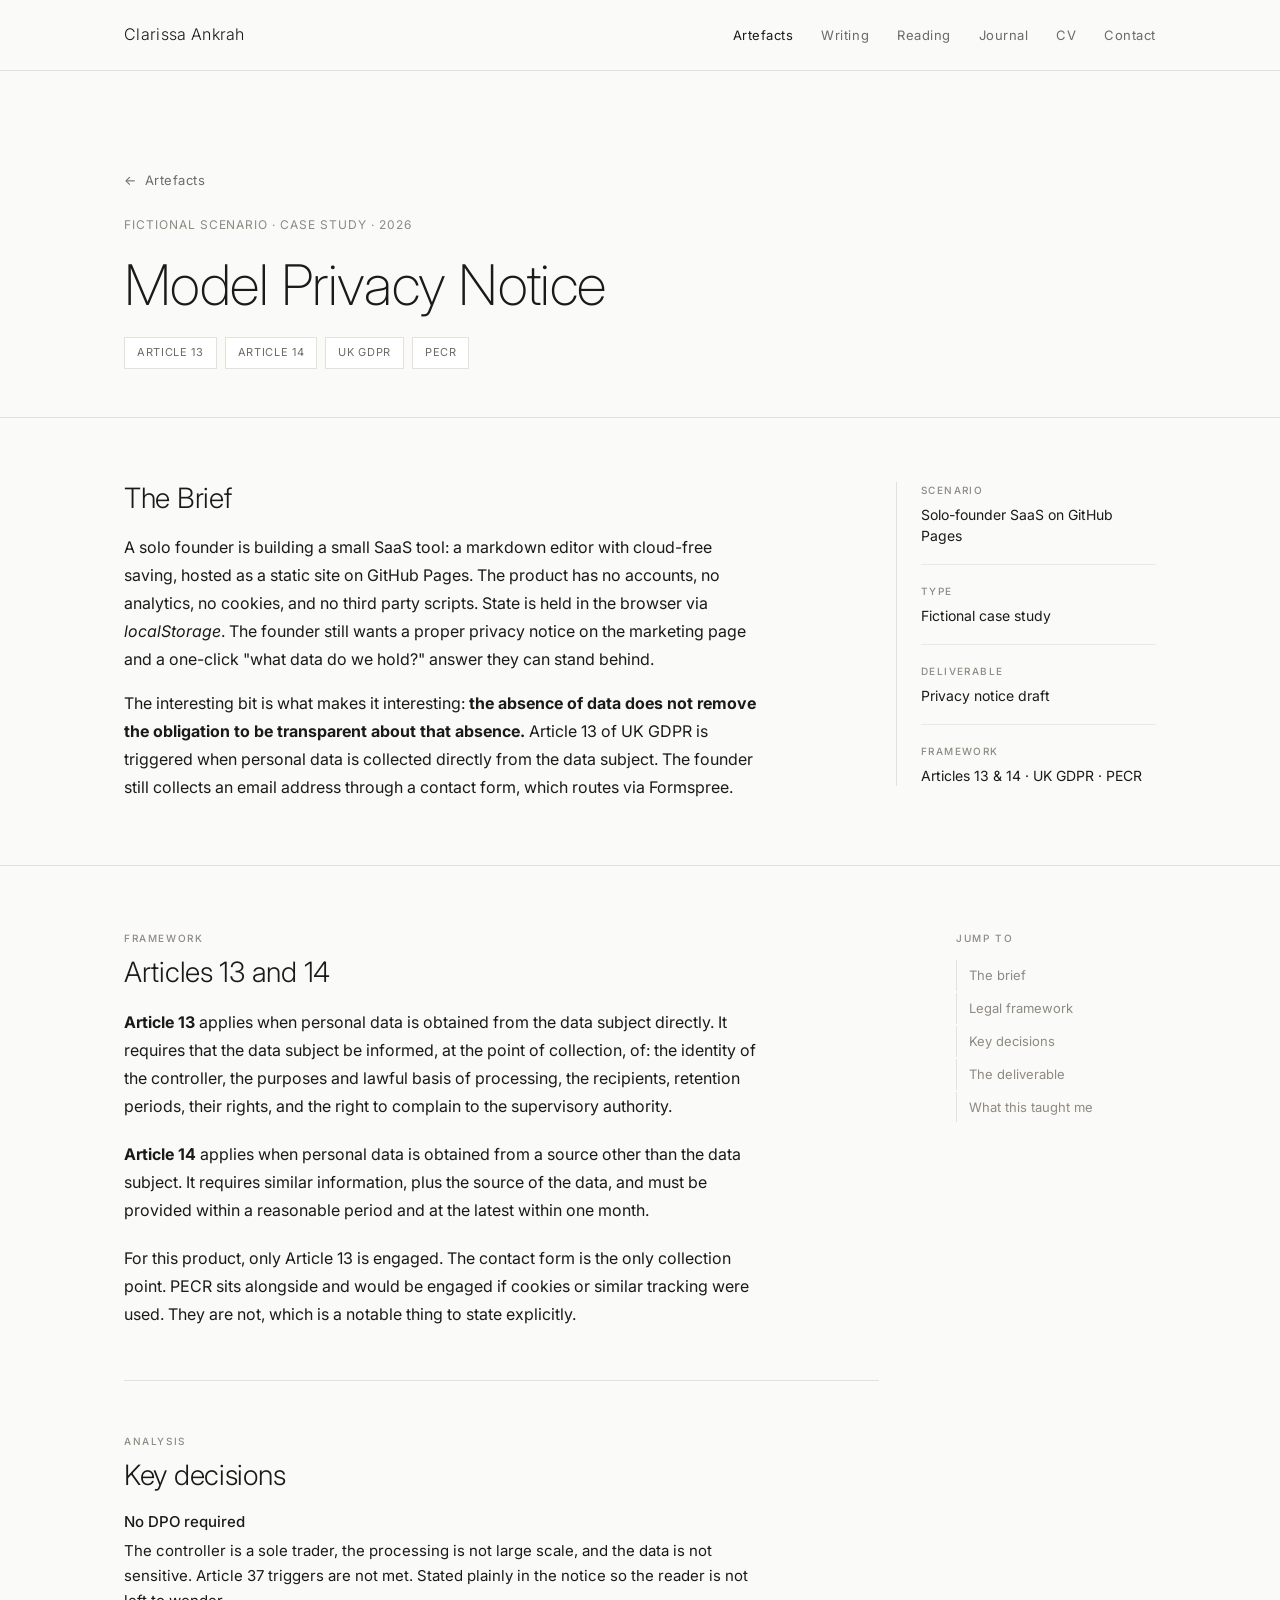
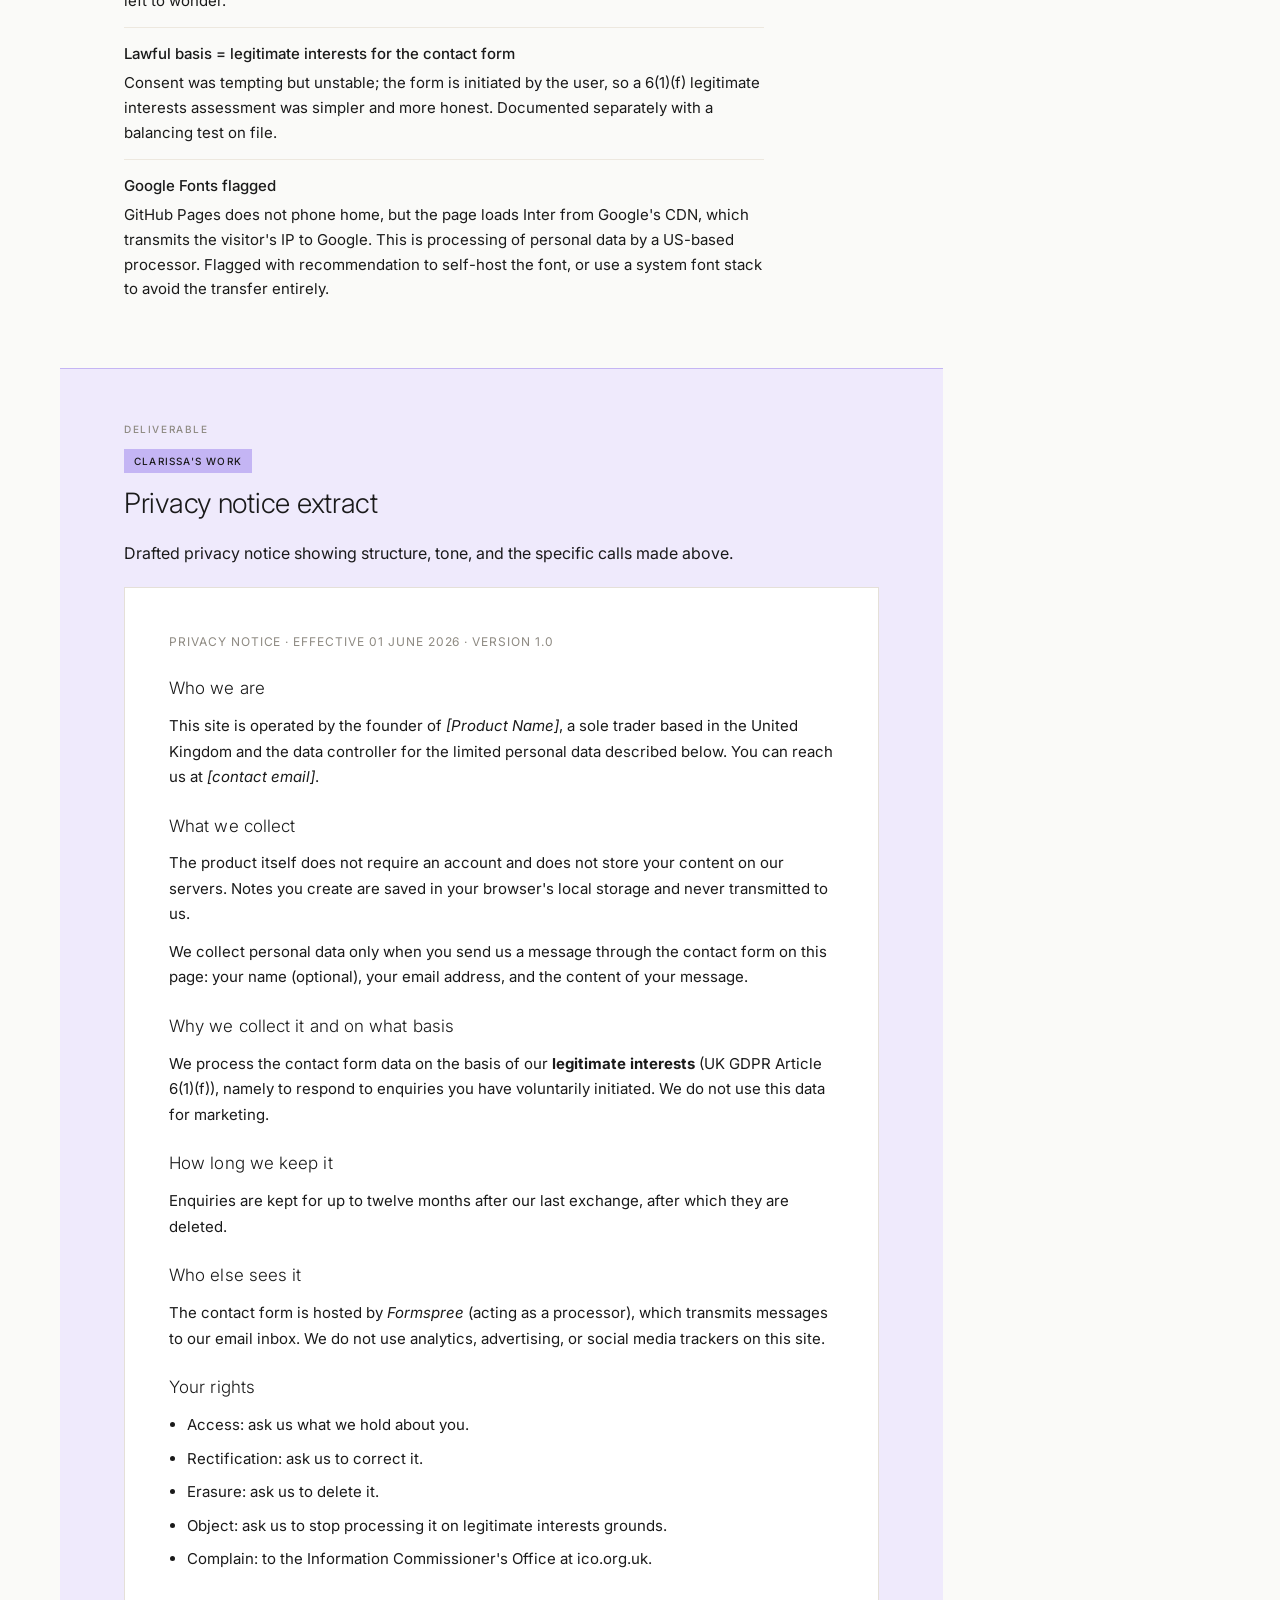
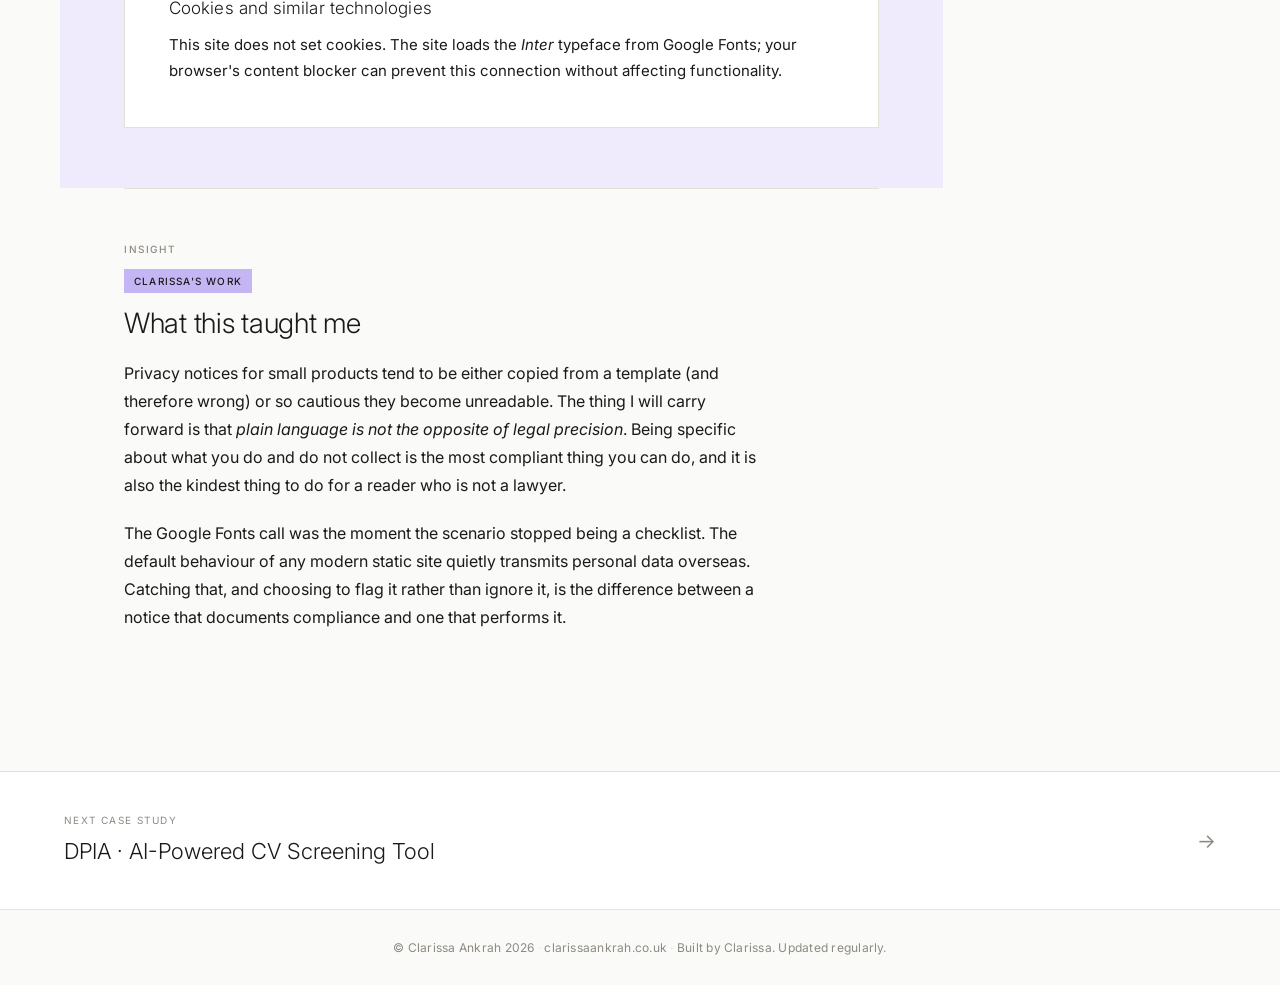
==== commit b83365ac: "Revamp portfolio UI with visual cards and MSc writing. Make the site more engaging with image heroes" ====
--- a/artefact-01.html
+++ b/artefact-01.html
@@ -20,7 +20,7 @@
       </button>
       <nav aria-label="Primary">
         <ul class="nav__list">
-          <li><a class="nav__link" data-nav="artefacts.html,artefact-01.html,artefact-02.html,artefact-03.html,artefact-04.html" href="artefacts.html">Work</a></li>
+          <li><a class="nav__link" data-nav="artefacts.html,artefact-01.html,artefact-02.html,artefact-03.html,artefact-04.html" href="artefacts.html">Artefacts</a></li>
           <li><a class="nav__link" data-nav="writing.html" href="writing.html">Writing</a></li>
           <li><a class="nav__link" data-nav="reading.html" href="reading.html">Reading</a></li>
           <li><a class="nav__link" data-nav="journal.html" href="journal.html">Journal</a></li>
--- a/styles.css
+++ b/styles.css
@@ -2,6 +2,8 @@
    Clarissa Ankrah — Portfolio
    Design System
    ============================================ */
+
+@import url("https://fonts.googleapis.com/css2?family=Inter:wght@300;400;500;600&display=swap");
 
 :root {
   --bg: #FAFAF8;
@@ -18,7 +20,7 @@
   --status-progress: #D9A23E;
   --status-upcoming: #C9A227;
 
-  --serif: "Helvetica Neue", Helvetica, Arial, sans-serif;
+  --serif: "Inter", "Helvetica Neue", Helvetica, Arial, sans-serif;
   --sans: "Inter", "Helvetica Neue", Helvetica, Arial, sans-serif;
 
   --measure: 64ch;
@@ -295,6 +297,17 @@
   border-color: var(--text);
 }
 
+.btn--fill {
+  background: var(--text);
+  color: var(--bg);
+  border-color: var(--text);
+}
+
+.btn--fill:hover {
+  background: transparent;
+  color: var(--text);
+}
+
 .btn-row {
   display: flex;
   flex-wrap: wrap;
@@ -337,26 +350,160 @@
    ============================================ */
 
 .hero {
-  padding: clamp(80px, 14vw, 160px) 0 clamp(60px, 9vw, 100px);
-}
-
-.hero__eyebrow { margin-bottom: 28px; }
+  position: relative;
+  overflow: hidden;
+  padding: clamp(72px, 12vw, 140px) 0 clamp(56px, 8vw, 96px);
+}
+
+.hero__ambient {
+  position: absolute;
+  inset: 0;
+  pointer-events: none;
+  overflow: hidden;
+}
+
+.hero__orb {
+  position: absolute;
+  border-radius: 50%;
+  filter: blur(80px);
+  opacity: 0.55;
+}
+
+.hero__orb--lavender {
+  width: clamp(280px, 42vw, 520px);
+  height: clamp(280px, 42vw, 520px);
+  background: var(--lavender);
+  top: -12%;
+  right: -8%;
+}
+
+.hero__orb--yellow {
+  width: clamp(160px, 24vw, 280px);
+  height: clamp(160px, 24vw, 280px);
+  background: var(--yellow);
+  bottom: 8%;
+  left: 42%;
+  opacity: 0.35;
+}
+
+.hero__content {
+  position: relative;
+  max-width: 720px;
+}
+
+.hero__chips {
+  list-style: none;
+  margin: 0 0 28px;
+  padding: 0;
+  display: flex;
+  flex-wrap: wrap;
+  gap: 10px;
+}
+
+.hero__chips li {
+  font-size: 12px;
+  font-weight: 500;
+  letter-spacing: 0.04em;
+  color: var(--text);
+  padding: 7px 14px;
+  background: rgba(255, 255, 255, 0.72);
+  border: 1px solid var(--border);
+  backdrop-filter: blur(4px);
+  -webkit-backdrop-filter: blur(4px);
+}
 
 .hero__name {
-  font-family: var(--serif);
-  font-weight: 200;
-  font-size: clamp(56px, 10vw, 120px);
-  line-height: 1.0;
-  letter-spacing: -0.015em;
-  margin: 0 0 36px;
+  font-family: var(--sans);
+  font-weight: 300;
+  font-size: clamp(48px, 8.5vw, 96px);
+  line-height: 1.02;
+  letter-spacing: -0.04em;
+  margin: 0 0 28px;
+  text-wrap: balance;
 }
 
 .hero__bio {
   max-width: 52ch;
-  font-size: 18px;
+  font-size: clamp(17px, 2vw, 19px);
+  line-height: 1.65;
+  margin: 0 0 36px;
+  color: var(--text);
+  text-wrap: pretty;
+}
+
+/* ============================================
+   Home sections
+   ============================================ */
+
+.home-section {
+  padding: clamp(56px, 8vw, 100px) 0;
+}
+
+.home-section__head {
+  margin-bottom: clamp(28px, 4vw, 48px);
+  max-width: 52ch;
+}
+
+.home-section__title {
+  font-family: var(--sans);
+  font-weight: 500;
+  font-size: clamp(26px, 3.2vw, 36px);
+  line-height: 1.15;
+  letter-spacing: -0.03em;
+  margin: 0 0 12px;
+  text-wrap: balance;
+}
+
+.home-section__sub {
+  font-size: 16px;
   line-height: 1.6;
-  margin: 0 0 40px;
-  color: var(--text);
+  color: var(--text-muted);
+  margin: 0;
+}
+
+.home-section__more {
+  margin: clamp(20px, 3vw, 28px) 0 0;
+  font-size: 14px;
+  font-weight: 500;
+}
+
+.home-section__more a {
+  color: var(--text);
+  border-bottom: 1px solid var(--border);
+}
+
+.home-section__more a:hover {
+  border-bottom-color: var(--text);
+}
+
+.home-section--explore {
+  background: linear-gradient(180deg, transparent 0%, rgba(239, 234, 252, 0.35) 100%);
+}
+
+/* ============================================
+   Reveal animations
+   ============================================ */
+
+.reveal {
+  opacity: 1;
+  transform: none;
+}
+
+@media (prefers-reduced-motion: no-preference) {
+  .reveal:not(.is-visible) {
+    opacity: 0;
+    transform: translateY(20px);
+    transition: opacity 600ms cubic-bezier(0.22, 1, 0.36, 1),
+                transform 600ms cubic-bezier(0.22, 1, 0.36, 1);
+  }
+
+  .reveal.is-visible {
+    opacity: 1;
+    transform: translateY(0);
+  }
+
+  .reveal--delay.is-visible { transition-delay: 100ms; }
+  .reveal--delay-2.is-visible { transition-delay: 200ms; }
 }
 
 /* ============================================
@@ -405,11 +552,65 @@
 }
 
 .cred__status {
-  font-size: 12px;
-  letter-spacing: 0.06em;
-  color: var(--text-soft);
+  font-size: 11px;
+  font-weight: 500;
+  letter-spacing: 0.04em;
   text-transform: uppercase;
   white-space: nowrap;
+  padding: 5px 10px;
+  border: 1px solid var(--border);
+  background: #fff;
+  color: var(--text-muted);
+}
+
+.creds--cards .cred {
+  grid-template-columns: 12px 1fr auto;
+  gap: 16px 20px;
+  padding: 20px 24px;
+  border: 1px solid var(--border);
+  border-bottom: none;
+  background: #fff;
+  transition: background 200ms ease, border-color 200ms ease;
+}
+
+.creds--cards .cred:first-child {
+  border-radius: 2px 2px 0 0;
+}
+
+.creds--cards .cred:last-child {
+  border-bottom: 1px solid var(--border);
+  border-radius: 0 0 2px 2px;
+}
+
+.creds--cards .cred:hover {
+  background: #fff;
+  border-color: rgba(26, 26, 26, 0.22);
+}
+
+.creds--cards .cred__dot {
+  width: 8px;
+  height: 8px;
+  align-self: center;
+}
+
+.creds--cards .cred__status {
+  border: none;
+  background: rgba(26, 26, 26, 0.06);
+}
+
+.creds--cards .cred:has(.cred__dot--complete) .cred__status {
+  background: rgba(79, 157, 105, 0.12);
+  color: #2d6b42;
+}
+
+.creds--cards .cred:has(.cred__dot--progress) .cred__status {
+  background: rgba(217, 162, 62, 0.14);
+  color: #8a5a12;
+}
+
+.creds--cards .cred:has(.cred__dot--upcoming) .cred__status {
+  background: rgba(245, 200, 66, 0.22);
+  color: #6b5208;
 }
 
 @media (max-width: 640px) {
@@ -420,11 +621,155 @@
   .cred__status {
     grid-column: 2 / -1;
     margin-top: 4px;
+    justify-self: start;
   }
+
+  .creds--cards .cred:hover {
+    transform: none;
+  }
 }
 
 /* ============================================
-   Featured project strip
+   Project cards (home)
+   ============================================ */
+
+.project-grid {
+  display: grid;
+  grid-template-columns: repeat(auto-fit, minmax(min(100%, 320px), 1fr));
+  gap: clamp(16px, 3vw, 24px);
+}
+
+.project-card {
+  display: flex;
+  flex-direction: column;
+  gap: 14px;
+  padding: clamp(24px, 4vw, 36px);
+  border: 1px solid var(--border);
+  min-height: 100%;
+  transition: transform 280ms cubic-bezier(0.22, 1, 0.36, 1),
+              box-shadow 280ms ease,
+              border-color 280ms ease;
+}
+
+.project-card:hover {
+  transform: translateY(-4px);
+  box-shadow: 0 16px 40px rgba(26, 26, 26, 0.08);
+  border-bottom-color: transparent;
+}
+
+.project-card--lavender {
+  background: linear-gradient(145deg, #fff 0%, var(--lavender-tint) 100%);
+}
+
+.project-card--yellow {
+  background: linear-gradient(145deg, #fff 0%, rgba(245, 200, 66, 0.14) 100%);
+}
+
+.project-card__badge {
+  align-self: flex-start;
+  font-size: 10px;
+  font-weight: 600;
+  letter-spacing: 0.12em;
+  text-transform: uppercase;
+  padding: 5px 10px;
+}
+
+.project-card__badge--live {
+  background: rgba(79, 157, 105, 0.14);
+  color: #2d6b42;
+}
+
+.project-card__badge--build {
+  background: rgba(196, 181, 244, 0.35);
+  color: #4a3d7a;
+}
+
+.project-card__title {
+  font-family: var(--sans);
+  font-weight: 500;
+  font-size: clamp(22px, 2.8vw, 28px);
+  line-height: 1.15;
+  letter-spacing: -0.03em;
+  margin: 0;
+}
+
+.project-card__desc {
+  font-size: 15px;
+  line-height: 1.65;
+  color: var(--text-muted);
+  margin: 0;
+  flex: 1;
+}
+
+.project-card__cta {
+  font-size: 13px;
+  font-weight: 500;
+  letter-spacing: 0.02em;
+  color: var(--text);
+  margin-top: auto;
+  padding-top: 8px;
+  border-top: 1px solid var(--border-soft);
+  transition: color 180ms ease;
+}
+
+.project-card:hover .project-card__cta {
+  color: var(--text);
+}
+
+@media (prefers-reduced-motion: reduce) {
+  .project-card:hover {
+    transform: none;
+  }
+}
+
+/* ============================================
+   Explore tiles (home)
+   ============================================ */
+
+.explore-grid {
+  display: grid;
+  grid-template-columns: repeat(auto-fit, minmax(200px, 1fr));
+  gap: clamp(12px, 2vw, 20px);
+}
+
+.explore-tile {
+  display: flex;
+  flex-direction: column;
+  gap: 8px;
+  padding: 24px;
+  background: #fff;
+  border: 1px solid var(--border);
+  transition: background 200ms ease, border-color 200ms ease, transform 200ms ease;
+}
+
+.explore-tile:hover {
+  background: var(--lavender-tint);
+  border-color: var(--text);
+  transform: translateY(-2px);
+  border-bottom-color: var(--text);
+}
+
+.explore-tile__label {
+  font-family: var(--sans);
+  font-weight: 500;
+  font-size: 20px;
+  letter-spacing: -0.02em;
+}
+
+.explore-tile__desc {
+  font-size: 14px;
+  line-height: 1.55;
+  color: var(--text-muted);
+}
+
+@media (prefers-reduced-motion: reduce) {
+  .explore-tile:hover {
+    transform: none;
+  }
+}
+
+/* ============================================
+   Featured project strip (legacy)
    ============================================ */
 
 .feature {
@@ -508,6 +853,321 @@
 }
 
 /* ============================================
+   Page hero (image banner)
+   ============================================ */
+
+.page-hero {
+  position: relative;
+  overflow: hidden;
+  min-height: clamp(280px, 42vw, 420px);
+  display: flex;
+  align-items: flex-end;
+  padding: clamp(100px, 14vw, 140px) 0 clamp(48px, 7vw, 72px);
+  border-bottom: 1px solid var(--border);
+}
+
+.page-hero__bg {
+  position: absolute;
+  inset: 0;
+  background-size: cover;
+  background-position: center;
+  transform: scale(1.02);
+}
+
+.page-hero__bg::after {
+  content: "";
+  position: absolute;
+  inset: 0;
+  background: linear-gradient(
+    180deg,
+    rgba(250, 250, 248, 0.55) 0%,
+    rgba(250, 250, 248, 0.82) 45%,
+    rgba(250, 250, 248, 0.97) 100%
+  );
+}
+
+.page-hero__content {
+  position: relative;
+  max-width: 640px;
+}
+
+.page-hero__title {
+  font-family: var(--sans);
+  font-weight: 300;
+  font-size: clamp(40px, 6.5vw, 64px);
+  line-height: 1.05;
+  letter-spacing: -0.04em;
+  margin: 0 0 16px;
+  text-wrap: balance;
+}
+
+.page-hero__sub {
+  font-size: clamp(16px, 2vw, 18px);
+  line-height: 1.6;
+  color: var(--text-muted);
+  margin: 0 0 12px;
+  max-width: 48ch;
+}
+
+.page-hero__note {
+  font-size: 13px;
+  color: var(--text-soft);
+  font-style: italic;
+  margin: 0;
+  max-width: 48ch;
+}
+
+/* ============================================
+   Post cards (writing / artefacts index)
+   ============================================ */
+
+.content-section {
+  padding: clamp(48px, 7vw, 80px) 0;
+}
+
+.content-section + .content-section {
+  border-top: 1px solid var(--border);
+}
+
+.content-section__head {
+  margin-bottom: clamp(24px, 4vw, 36px);
+  max-width: 56ch;
+}
+
+.content-section__title {
+  font-family: var(--sans);
+  font-weight: 500;
+  font-size: clamp(22px, 2.8vw, 28px);
+  letter-spacing: -0.03em;
+  margin: 0 0 10px;
+}
+
+.content-section__sub {
+  font-size: 15px;
+  line-height: 1.6;
+  color: var(--text-muted);
+  margin: 0;
+}
+
+.post-grid {
+  display: grid;
+  grid-template-columns: repeat(auto-fit, minmax(min(100%, 300px), 1fr));
+  gap: clamp(16px, 2.5vw, 24px);
+}
+
+.post-card {
+  display: flex;
+  flex-direction: column;
+  border: 1px solid var(--border);
+  background: #fff;
+  min-height: 100%;
+  transition: transform 280ms cubic-bezier(0.22, 1, 0.36, 1),
+              box-shadow 280ms ease,
+              border-color 280ms ease;
+}
+
+a.post-card:hover {
+  transform: translateY(-4px);
+  box-shadow: 0 18px 44px rgba(26, 26, 26, 0.09);
+  border-color: rgba(26, 26, 26, 0.2);
+  border-bottom-color: rgba(26, 26, 26, 0.2);
+}
+
+.post-card__media {
+  aspect-ratio: 16 / 9;
+  background-size: cover;
+  background-position: center;
+  position: relative;
+  overflow: hidden;
+}
+
+.post-card__media--lavender {
+  background: linear-gradient(135deg, var(--lavender-tint) 0%, var(--lavender) 100%);
+}
+
+.post-card__media--yellow {
+  background: linear-gradient(135deg, #fff9e6 0%, var(--yellow) 100%);
+}
+
+.post-card__media--green {
+  background: linear-gradient(135deg, #e8f1ec 0%, rgba(79, 157, 105, 0.55) 100%);
+}
+
+.post-card__media--ink {
+  background: linear-gradient(135deg, #3a3a3a 0%, #1a1a1a 100%);
+}
+
+.post-card__media-label {
+  position: absolute;
+  bottom: 12px;
+  left: 12px;
+  font-size: 10px;
+  font-weight: 600;
+  letter-spacing: 0.1em;
+  text-transform: uppercase;
+  padding: 5px 10px;
+  background: rgba(255, 255, 255, 0.9);
+  color: var(--text);
+}
+
+.post-card__body {
+  display: flex;
+  flex-direction: column;
+  gap: 10px;
+  padding: clamp(18px, 3vw, 24px);
+  flex: 1;
+}
+
+.post-card__date {
+  font-size: 11px;
+  letter-spacing: 0.08em;
+  text-transform: uppercase;
+  color: var(--text-soft);
+}
+
+.post-card__title {
+  font-family: var(--sans);
+  font-weight: 500;
+  font-size: clamp(18px, 2.2vw, 21px);
+  line-height: 1.25;
+  letter-spacing: -0.02em;
+  margin: 0;
+}
+
+.post-card__desc {
+  font-size: 14px;
+  line-height: 1.6;
+  color: var(--text-muted);
+  margin: 0;
+  flex: 1;
+}
+
+.post-card__tags {
+  display: flex;
+  flex-wrap: wrap;
+  gap: 6px;
+  margin-top: auto;
+  padding-top: 8px;
+}
+
+.post-card__tag {
+  font-size: 10px;
+  font-weight: 500;
+  letter-spacing: 0.06em;
+  text-transform: uppercase;
+  padding: 4px 8px;
+  border: 1px solid var(--border);
+  color: var(--text-soft);
+}
+
+.post-card__cta {
+  font-size: 13px;
+  font-weight: 500;
+  padding-top: 12px;
+  border-top: 1px solid var(--border-soft);
+  color: var(--text);
+}
+
+@media (prefers-reduced-motion: reduce) {
+  a.post-card:hover { transform: none; }
+}
+
+/* ============================================
+   Article image banner
+   ============================================ */
+
+.article-banner {
+  position: relative;
+  min-height: clamp(240px, 38vw, 380px);
+  display: flex;
+  align-items: flex-end;
+  padding: clamp(88px, 12vw, 120px) 0 clamp(36px, 5vw, 52px);
+  background-size: cover;
+  background-position: center;
+}
+
+.article-banner::after {
+  content: "";
+  position: absolute;
+  inset: 0;
+  background: linear-gradient(
+    180deg,
+    rgba(26, 26, 26, 0.15) 0%,
+    rgba(26, 26, 26, 0.45) 55%,
+    rgba(250, 250, 248, 0.98) 100%
+  );
+}
+
+.article-banner__inner {
+  position: relative;
+  z-index: 1;
+  max-width: 720px;
+}
+
+.back-link--on-banner {
+  color: rgba(255, 255, 255, 0.88);
+  margin-bottom: 24px;
+}
+
+.back-link--on-banner:hover {
+  color: #fff;
+  border-bottom-color: #fff;
+}
+
+.article-banner__eyebrow {
+  color: rgba(255, 255, 255, 0.85);
+  margin-bottom: 14px;
+}
+
+.article-banner__title {
+  font-family: var(--sans);
+  font-weight: 400;
+  font-size: clamp(32px, 5vw, 48px);
+  line-height: 1.1;
+  letter-spacing: -0.03em;
+  margin: 0 0 14px;
+  color: #fff;
+  text-wrap: balance;
+  text-shadow: 0 1px 24px rgba(0, 0, 0, 0.25);
+}
+
+.article-banner__lede {
+  font-size: clamp(15px, 1.8vw, 17px);
+  line-height: 1.6;
+  color: rgba(255, 255, 255, 0.92);
+  margin: 0;
+  max-width: 52ch;
+  text-shadow: 0 1px 12px rgba(0, 0, 0, 0.2);
+}
+
+.article-banner__meta {
+  display: flex;
+  flex-wrap: wrap;
+  gap: 8px 16px;
+  margin-top: 18px;
+  font-size: 11px;
+  letter-spacing: 0.08em;
+  text-transform: uppercase;
+  color: rgba(255, 255, 255, 0.75);
+}
+
+.msc-context {
+  font-size: 14px;
+  line-height: 1.65;
+  color: var(--text-muted);
+  padding: 18px 22px;
+  background: var(--lavender-tint);
+  border: 1px solid rgba(196, 181, 244, 0.4);
+  margin-bottom: 32px;
+  max-width: var(--measure);
+}
+
+.msc-context strong {
+  color: var(--text);
+  font-weight: 500;
+}
+
+/* ============================================
    Artefact / article list cards
    ============================================ */
 
@@ -635,6 +1295,27 @@
 
 .prose {
   padding: clamp(48px, 7vw, 80px) 0;
+}
+
+.prose__intro {
+  max-width: var(--measure);
+}
+
+.prose__intro p {
+  font-size: 17px;
+  line-height: 1.75;
+  margin: 0 0 18px;
+  color: var(--text);
+}
+
+.prose__intro p:last-child { margin-bottom: 0; }
+
+.prose__intro a {
+  border-bottom-color: var(--border);
+}
+
+.prose__intro a:hover {
+  border-bottom-color: var(--text);
 }
 
 .prose__step {
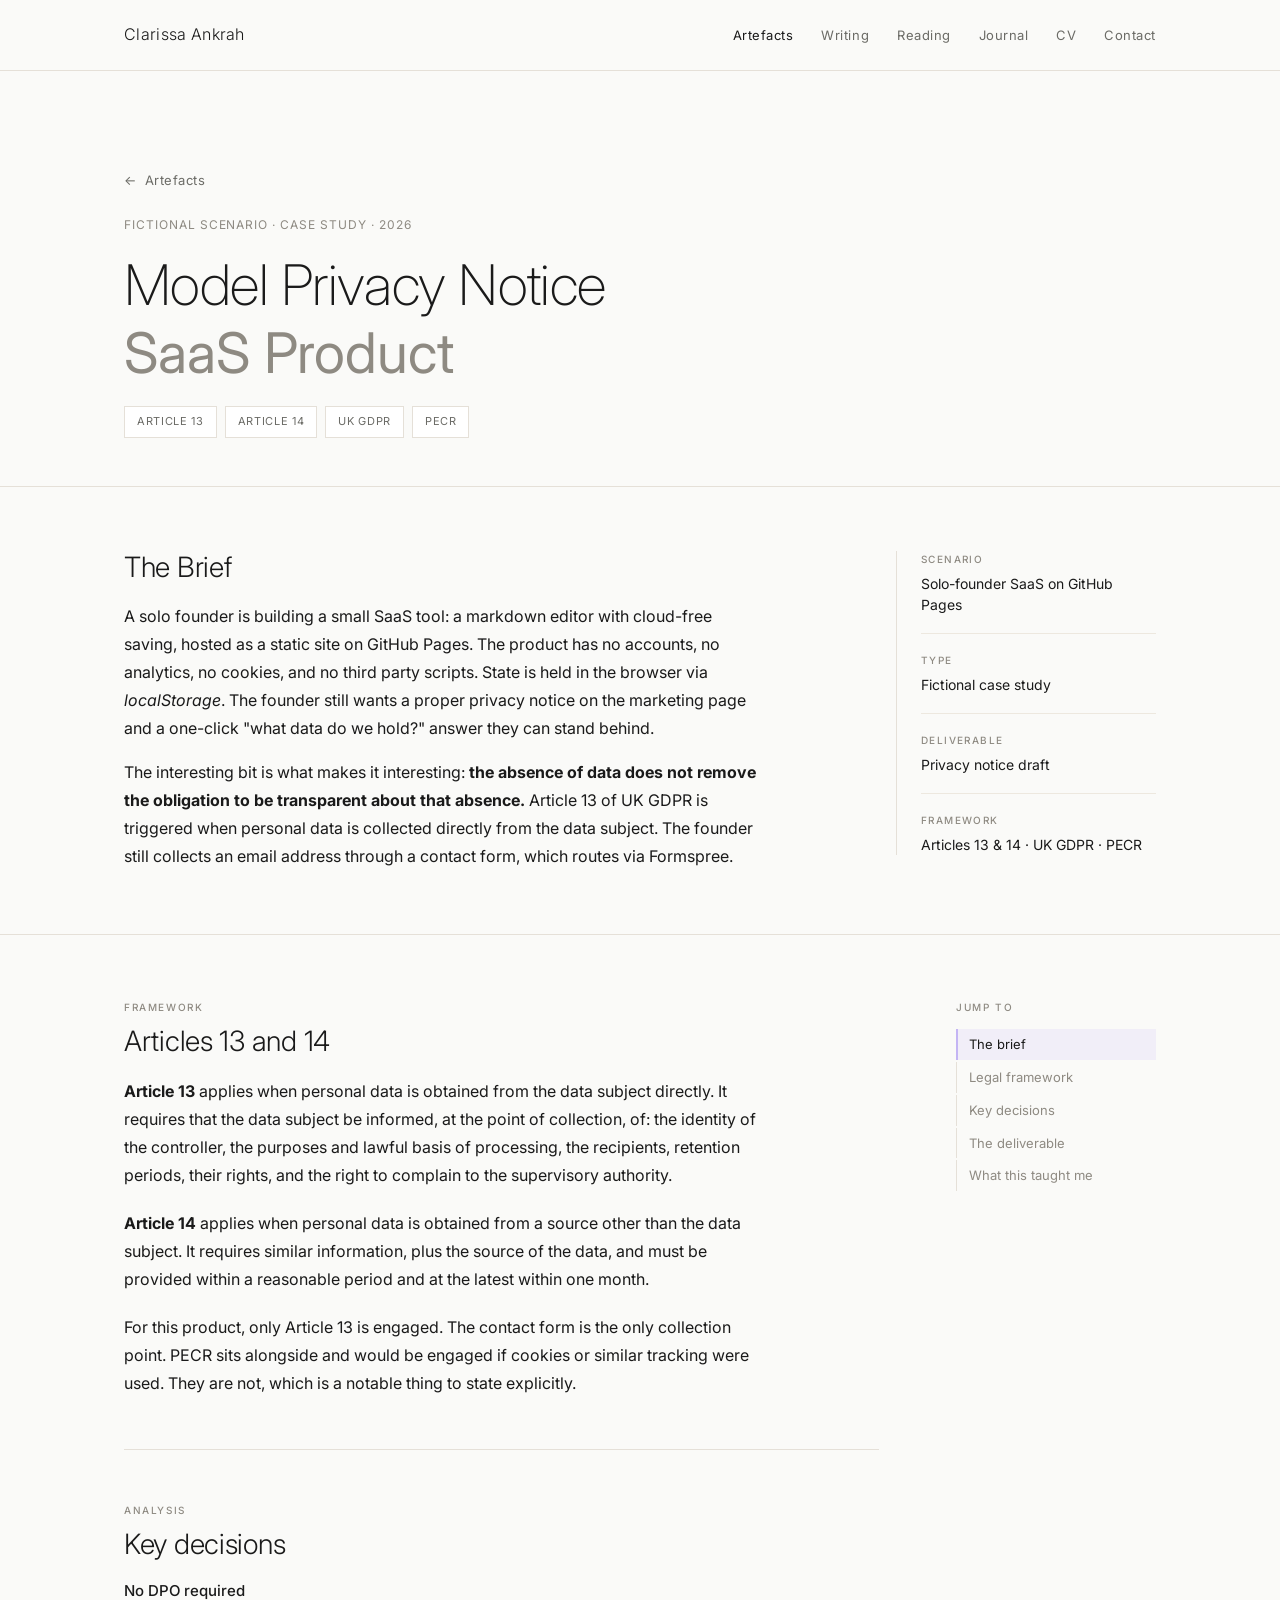
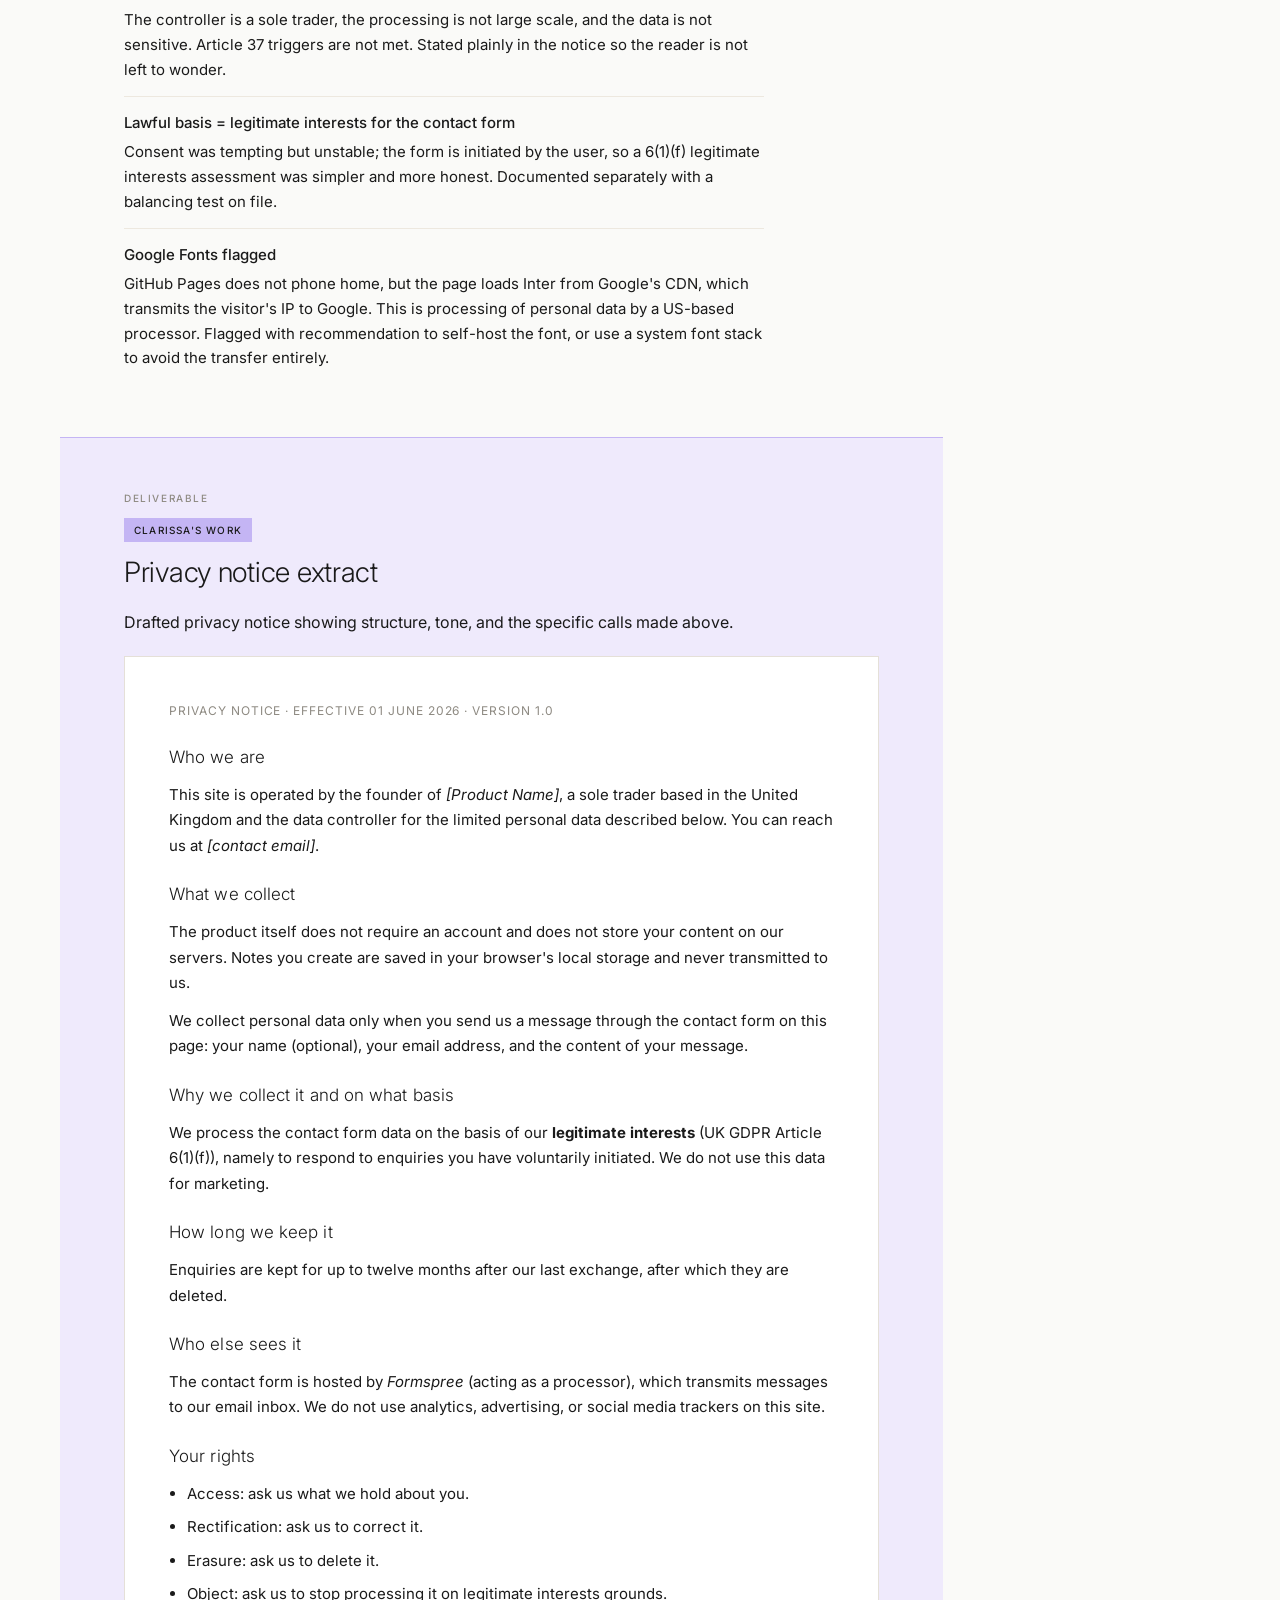
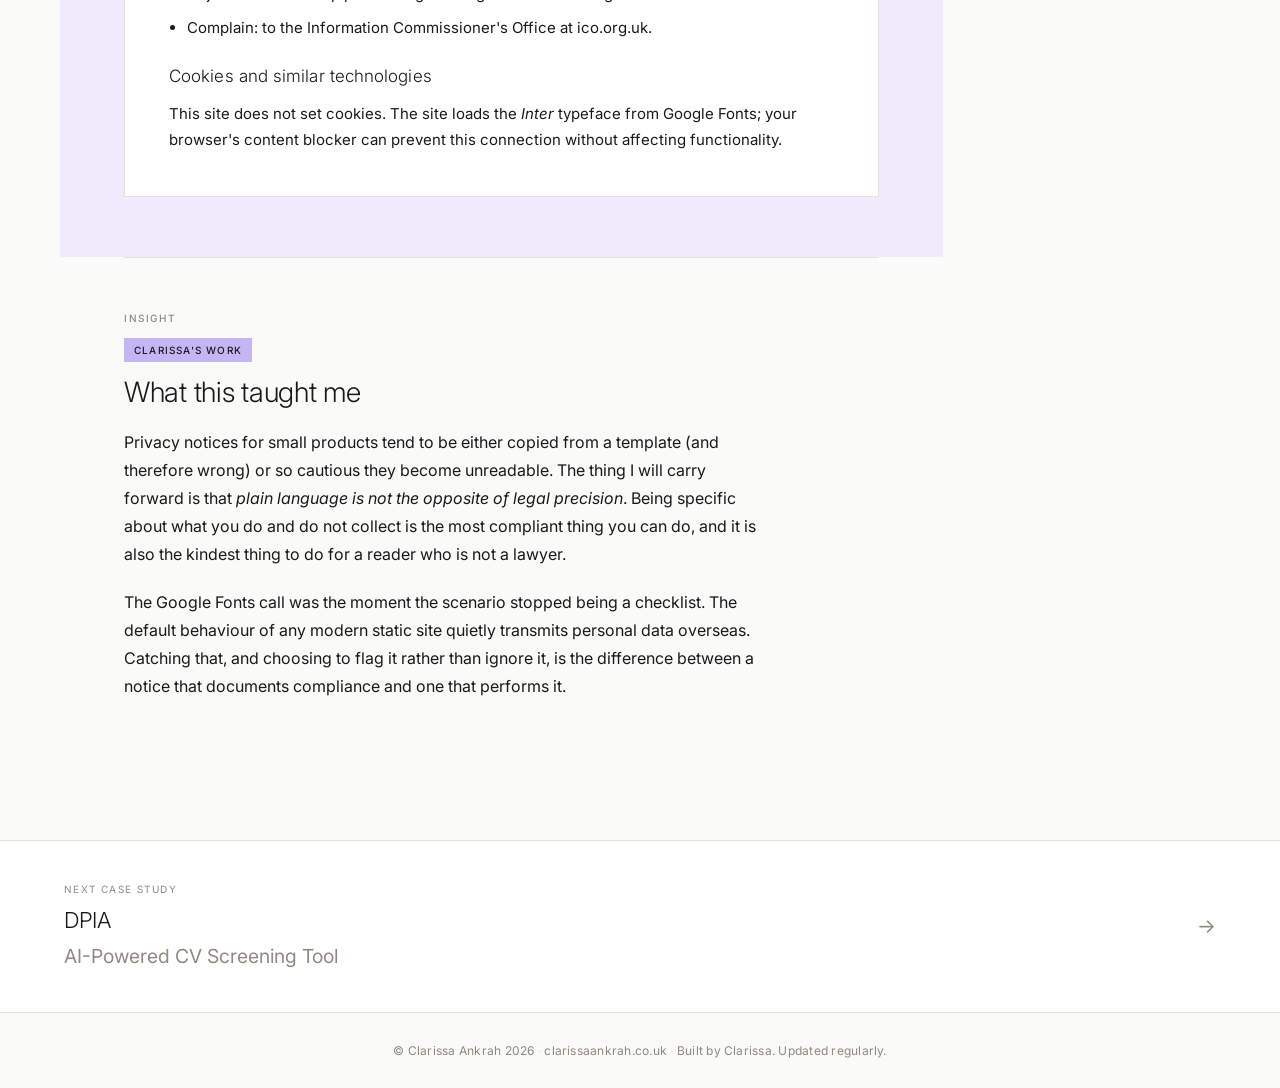
==== commit 861c82ea: "Format artefact titles as stacked lines without em dashes. Replace em-dash separators with two-line " ====
--- a/artefact-01.html
+++ b/artefact-01.html
@@ -3,7 +3,7 @@
 <head>
   <meta charset="utf-8" />
   <meta name="viewport" content="width=device-width, initial-scale=1" />
-  <title>Model Privacy Notice — SaaS Product · Artefact 01 · Clarissa Ankrah</title>
+  <title>Model Privacy Notice · SaaS Product · Artefact 01 · Clarissa Ankrah</title>
   <meta name="description" content="A worked case study: drafting a privacy notice for a solo-founder SaaS product hosted on GitHub Pages." />
   <link rel="preconnect" href="https://fonts.googleapis.com" />
   <link rel="preconnect" href="https://fonts.gstatic.com" crossorigin />
@@ -37,7 +37,7 @@
       <div class="wrap">
         <a class="back-link" href="artefacts.html"><span aria-hidden="true">←</span> Artefacts</a>
         <p class="art-hero__eyebrow">Fictional Scenario · Case Study · 2026</p>
-        <h1 class="art-hero__title">Model Privacy Notice</h1>
+        <h1 class="art-hero__title">Model Privacy Notice<span class="title-subline">SaaS Product</span></h1>
         <div class="art-hero__tags">
           <span class="art-tag">Article 13</span>
           <span class="art-tag">Article 14</span>
@@ -159,7 +159,7 @@
     <a class="art-next" href="artefact-02.html">
       <div>
         <p class="art-next__label">Next case study</p>
-        <p class="art-next__name">DPIA · AI-Powered CV Screening Tool</p>
+        <p class="art-next__name">DPIA<span class="title-subline">AI-Powered CV Screening Tool</span></p>
       </div>
       <span class="art-next__arrow" aria-hidden="true">→</span>
     </a>
--- a/styles.css
+++ b/styles.css
@@ -481,29 +481,12 @@
 }
 
 /* ============================================
-   Reveal animations
+   Reveal animations (optional; content stays visible)
    ============================================ */
 
 .reveal {
   opacity: 1;
   transform: none;
-}
-
-@media (prefers-reduced-motion: no-preference) {
-  .reveal:not(.is-visible) {
-    opacity: 0;
-    transform: translateY(20px);
-    transition: opacity 600ms cubic-bezier(0.22, 1, 0.36, 1),
-                transform 600ms cubic-bezier(0.22, 1, 0.36, 1);
-  }
-
-  .reveal.is-visible {
-    opacity: 1;
-    transform: translateY(0);
-  }
-
-  .reveal--delay.is-visible { transition-delay: 100ms; }
-  .reveal--delay-2.is-visible { transition-delay: 200ms; }
 }
 
 /* ============================================
@@ -1034,6 +1017,27 @@
   margin: 0;
 }
 
+.title-subline {
+  display: block;
+  font-weight: 400;
+  color: var(--text-muted);
+  margin-top: 0.15em;
+  letter-spacing: 0;
+}
+
+.post-card__title .title-subline {
+  font-size: 0.92em;
+}
+
+.art-hero__title .title-subline {
+  color: var(--text-soft);
+}
+
+.art-next__name .title-subline {
+  font-size: 0.88em;
+  color: var(--text-soft);
+}
+
 .post-card__desc {
   font-size: 14px;
   line-height: 1.6;
@@ -1442,27 +1446,23 @@
 }
 
 .risk-table td:first-child {
-  white-space: nowrap;
+  white-space: normal;
   font-weight: 500;
 }
 
-@media (max-width: 640px) {
-  .risk-table, .risk-table thead, .risk-table tbody,
-  .risk-table tr, .risk-table th, .risk-table td {
-    display: block;
-  }
-  .risk-table th { display: none; }
-  .risk-table tr {
-    border-bottom: 1px solid var(--border);
-    padding: 12px 0;
-  }
-  .risk-table td { border: 0; padding: 4px 0; }
-  .risk-table td:first-child {
-    font-size: 11px;
-    letter-spacing: 0.1em;
-    text-transform: uppercase;
-    color: var(--text-soft);
-  }
+.output-block--table {
+  padding: 0;
+  overflow-x: auto;
+}
+
+.output-block--table .risk-table {
+  min-width: 760px;
+  margin: 0;
+}
+
+.output-block--table .risk-table th,
+.output-block--table .risk-table td {
+  padding: 14px 16px;
 }
 
 .back-link {
@@ -1702,6 +1702,95 @@
   color: var(--text);
   border-left-color: var(--lavender);
   border-bottom: none;
+}
+
+.art-toc__list a.is-active {
+  color: var(--text);
+  border-left: 2px solid var(--lavender);
+  background: rgba(196, 181, 244, 0.16);
+  padding-left: 11px;
+}
+
+/* Writing essays — sidebar jump links + scroll progress */
+.article-layout {
+  display: grid;
+  grid-template-columns: 1fr 200px;
+  gap: 80px;
+  align-items: start;
+}
+
+.article-toc {
+  position: sticky;
+  top: 88px;
+}
+
+.toc-label {
+  font-size: 10px;
+  font-weight: 500;
+  letter-spacing: 0.18em;
+  text-transform: uppercase;
+  color: var(--text-soft);
+  margin: 0 0 14px;
+}
+
+.toc-list {
+  list-style: none;
+  margin: 0;
+  padding: 0;
+}
+
+.toc-list li + li {
+  margin-top: 2px;
+}
+
+.toc-list a {
+  display: block;
+  font-size: 13px;
+  line-height: 1.45;
+  color: var(--text-soft);
+  text-decoration: none;
+  padding: 6px 0 6px 12px;
+  border-left: 1px solid var(--border);
+  border-bottom: none;
+  transition: color 160ms ease, border-color 160ms ease, background 160ms ease;
+}
+
+.toc-list a:hover {
+  color: var(--text);
+  border-left-color: var(--lavender);
+  border-bottom: none;
+}
+
+.toc-list a.is-active {
+  color: var(--text);
+  border-left: 2px solid var(--lavender);
+  background: rgba(196, 181, 244, 0.16);
+  padding-left: 11px;
+}
+
+@media (max-width: 860px) {
+  .article-layout {
+    grid-template-columns: 1fr;
+    gap: 0;
+  }
+
+  .article-toc {
+    position: static;
+    order: -1;
+    padding: 24px 0 32px;
+    border-bottom: 1px solid var(--border);
+    margin-bottom: 8px;
+  }
+
+  .toc-list {
+    display: flex;
+    flex-wrap: wrap;
+    gap: 4px 0;
+  }
+
+  .toc-list li {
+    flex: 0 0 100%;
+  }
 }
 
 .art-deliverable {
